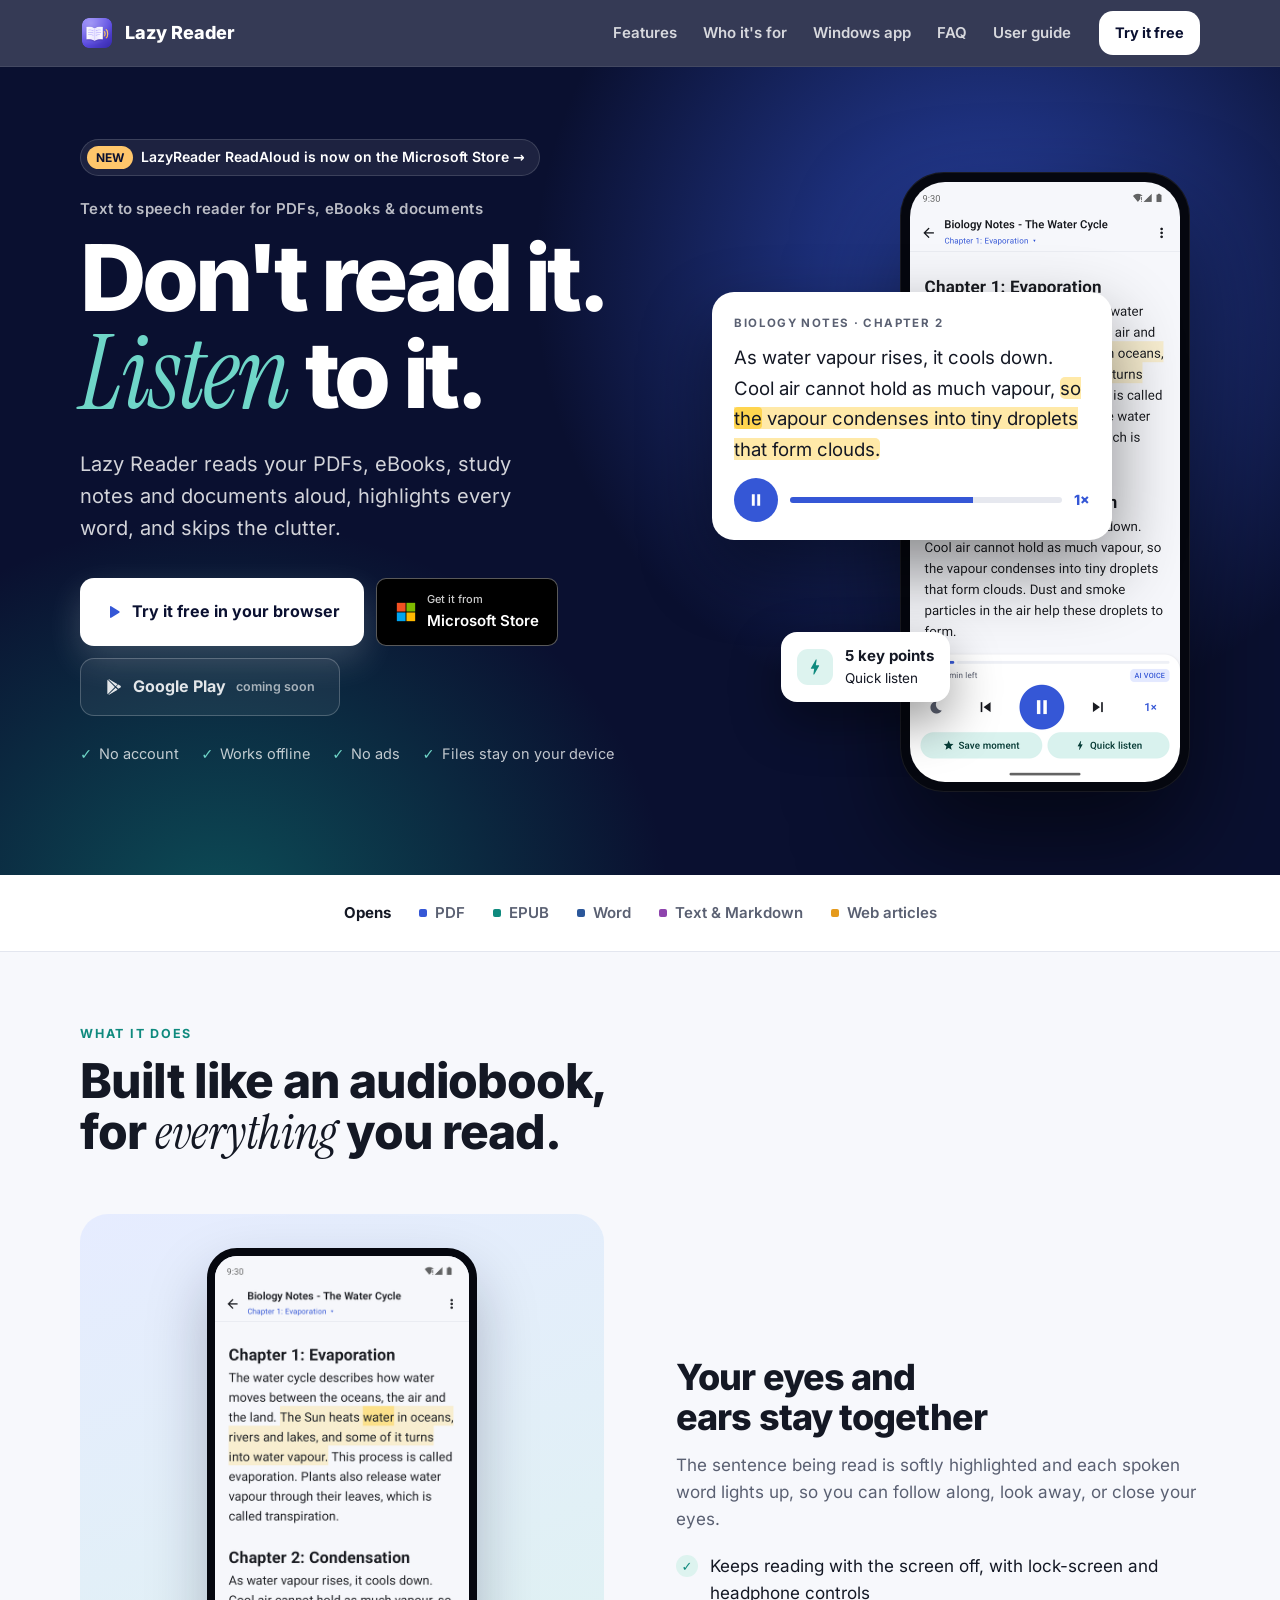
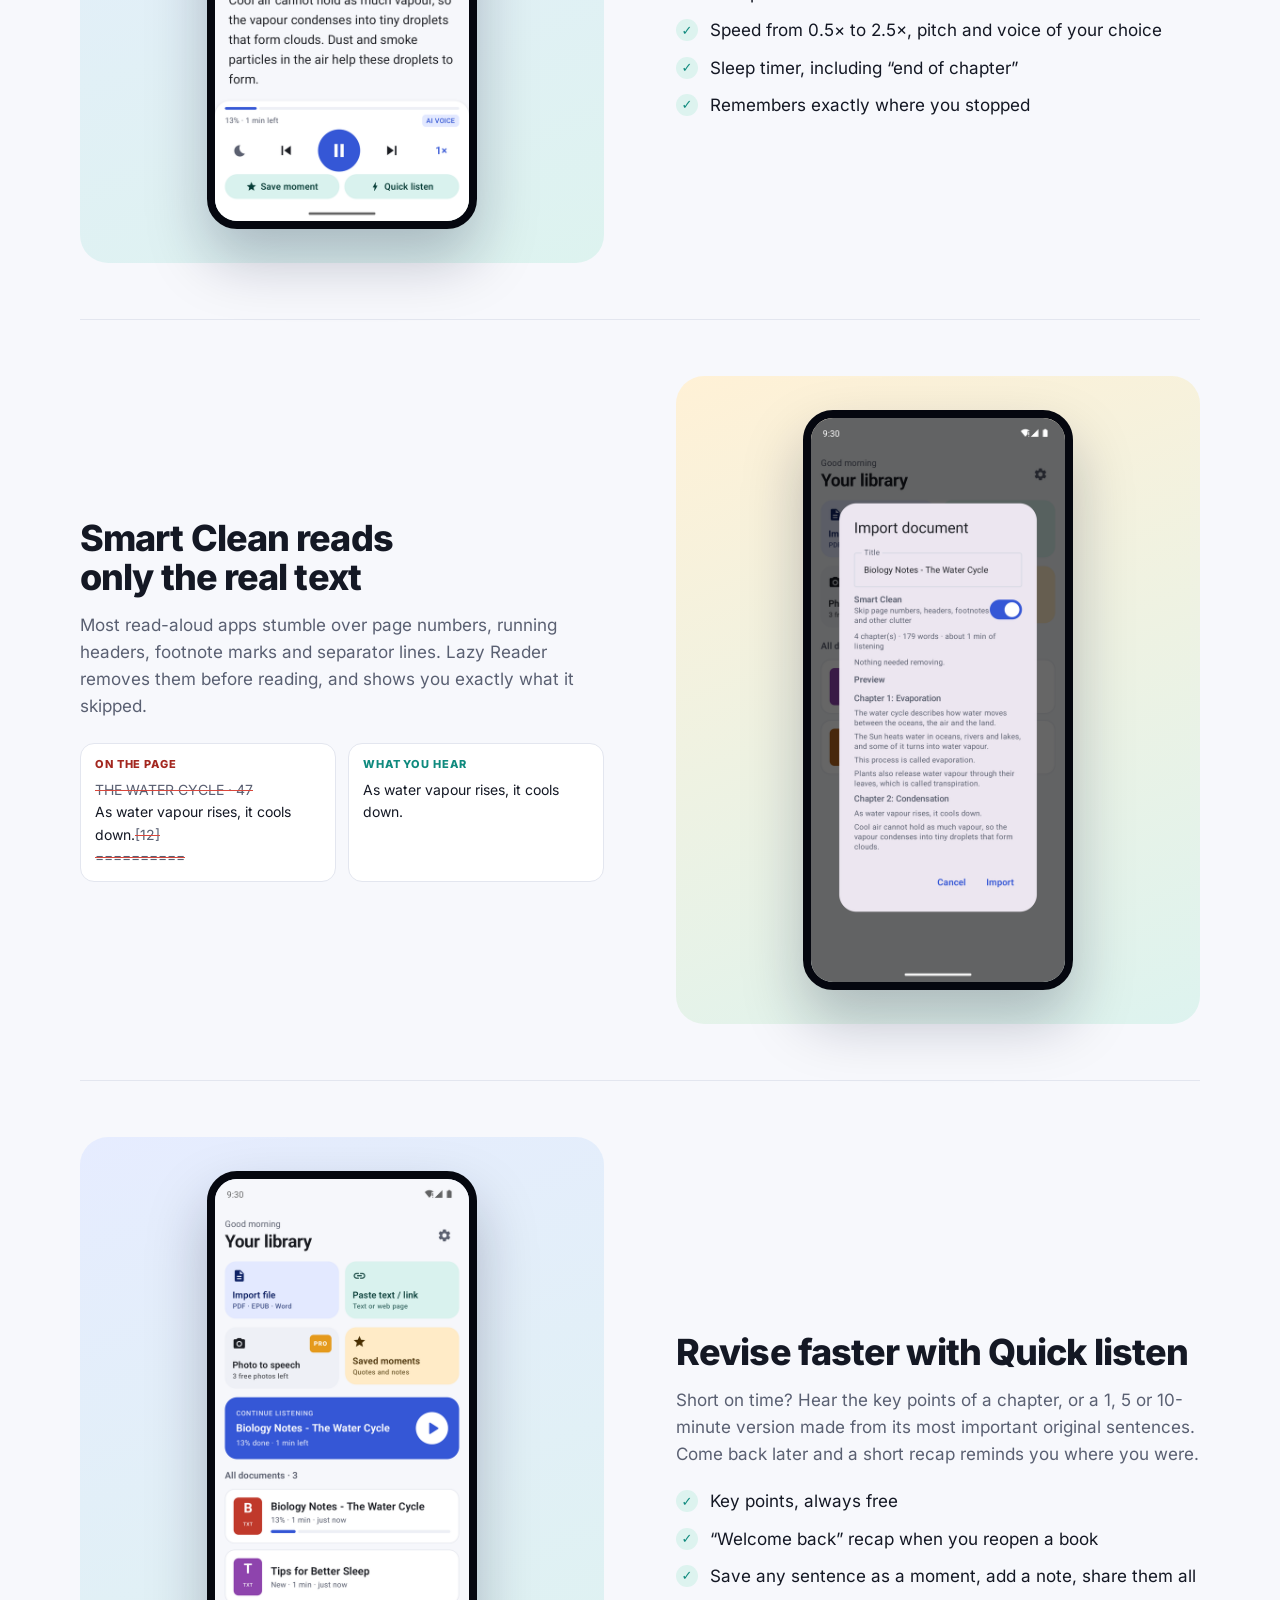
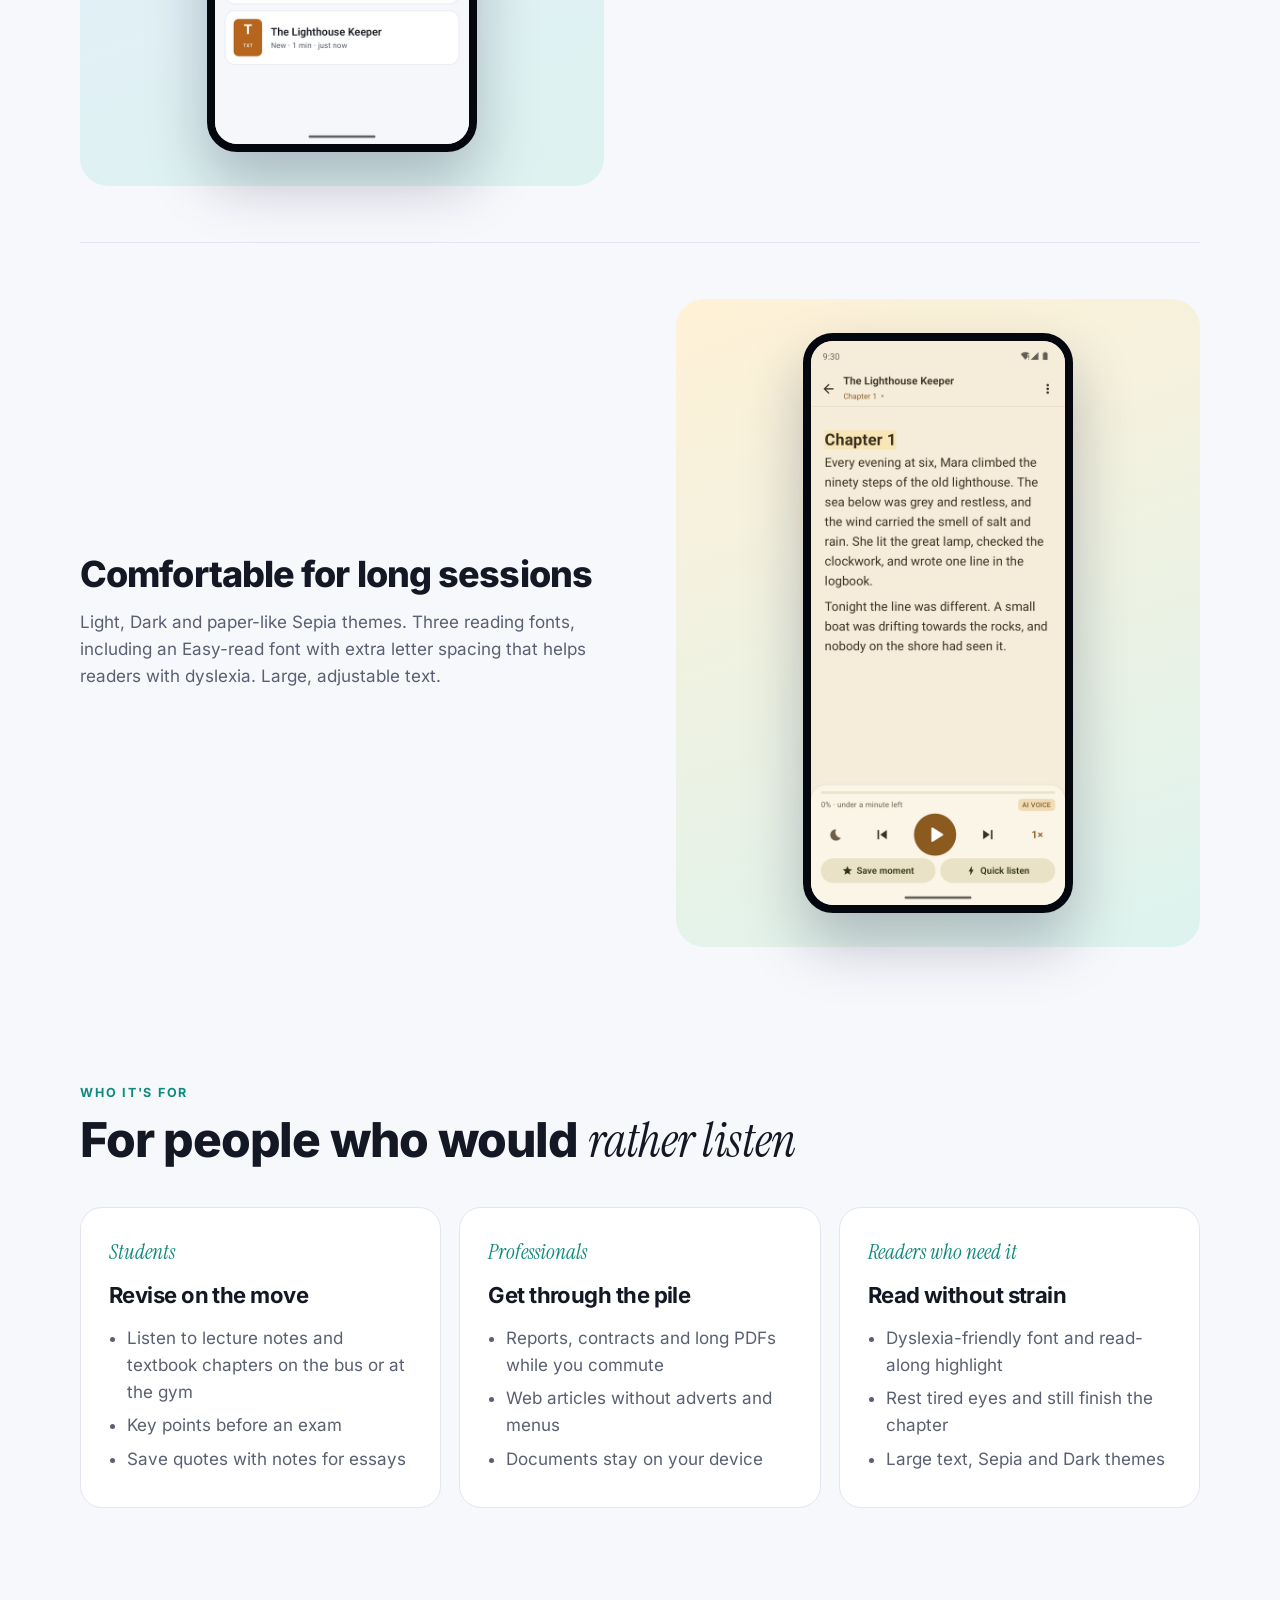
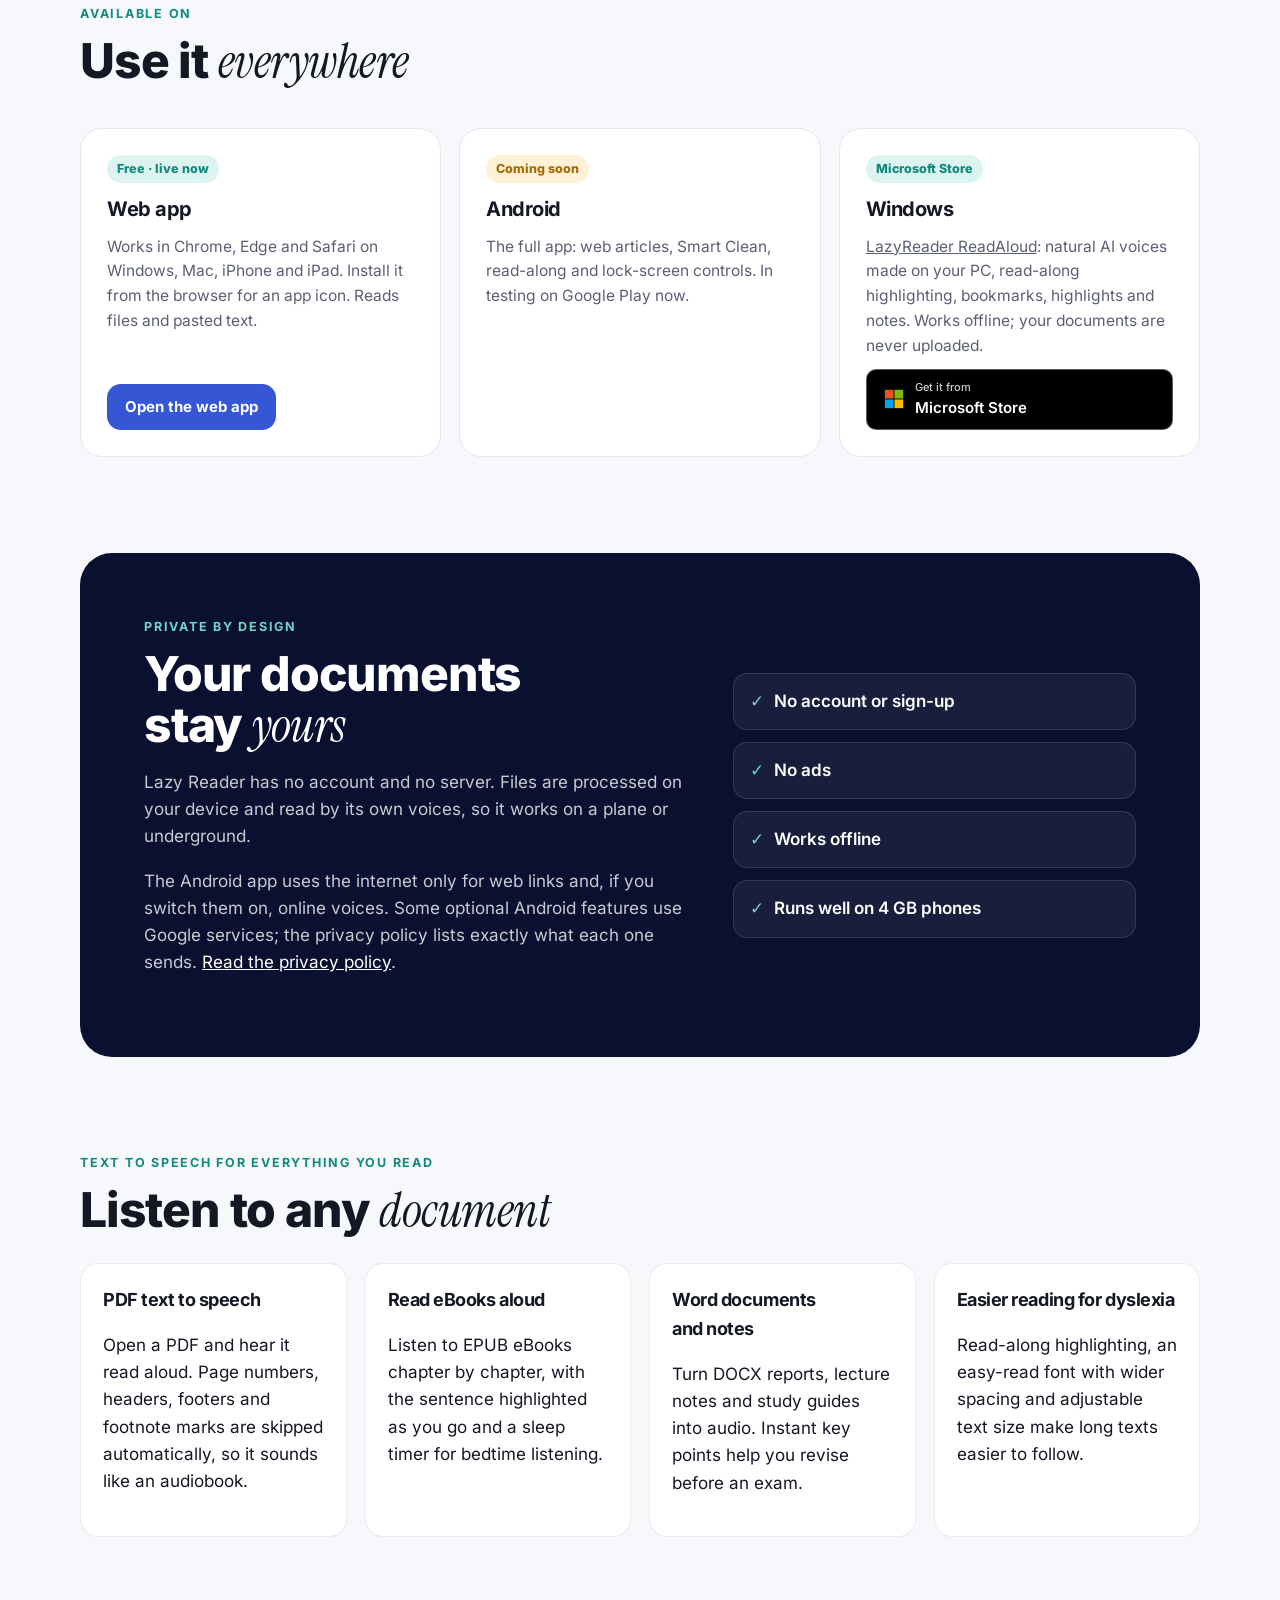
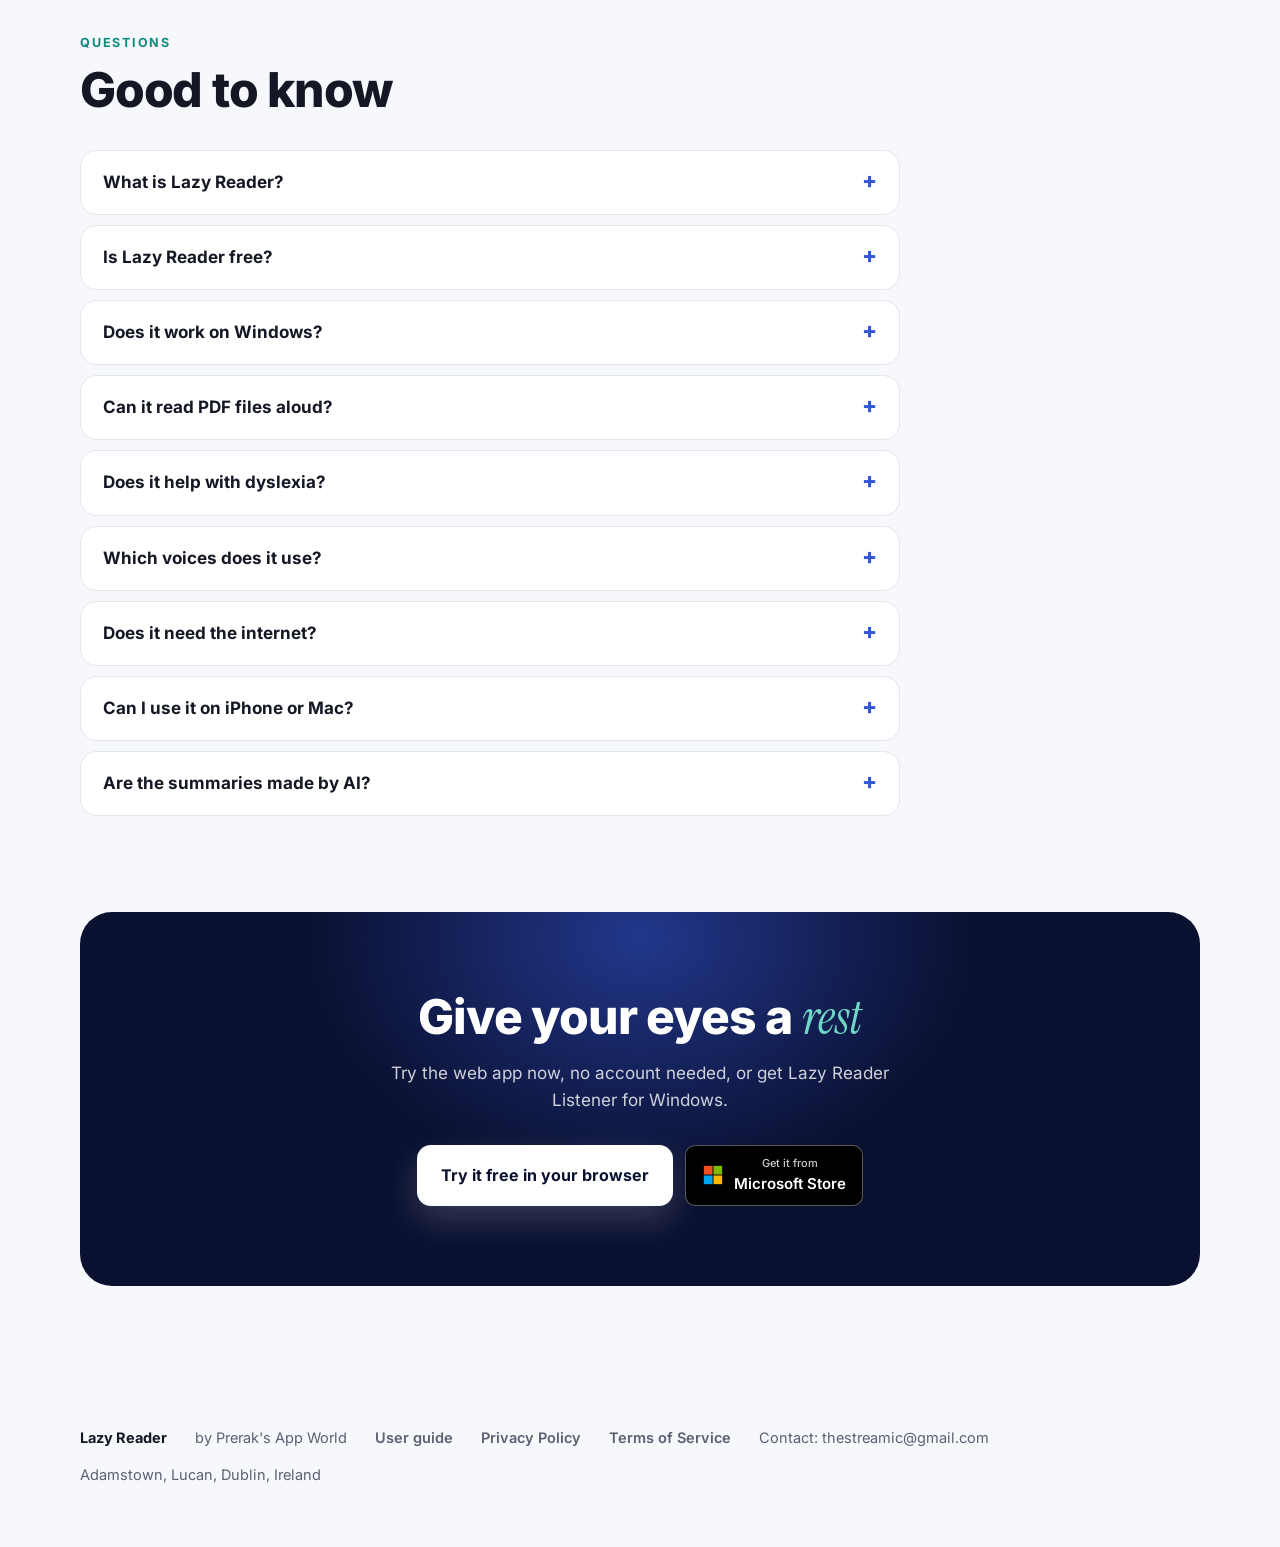
==== index.html @ 55bc68aa "Website: Microsoft Store launch banner, new brand icon, Windows landing page (windows.html) with Sof" ====
<!doctype html>
<html lang="en"><head><meta charset="utf-8"><meta name="viewport" content="width=device-width,initial-scale=1,viewport-fit=cover">
<meta name="claude:viewport-fit-sides" content="cover">
<title>Text to Speech Reader for PDF &amp; eBooks – Lazy Reader (Windows, Web)</title>
<meta name="description" content="Listen to PDFs, eBooks and Word documents read aloud in natural AI voices. Read-along highlighting, bookmarks, highlights and notes. Offline and private. Get LazyReader ReadAloud free on the Microsoft Store or try it in your browser.">
<link rel="canonical" href="https://lazyreader.thestreamic.in/">
<meta name="robots" content="index,follow,max-image-preview:large">
<meta name="theme-color" content="#0E1220">
<meta property="og:type" content="website">
<meta property="og:site_name" content="Lazy Reader">
<meta property="og:title" content="Lazy Reader – Text to speech reader for PDFs and eBooks">
<meta property="og:description" content="Turn PDFs, eBooks and documents into audiobooks with read-along highlighting. Private, offline, free to try.">
<meta property="og:url" content="https://lazyreader.thestreamic.in/">
<meta property="og:image" content="https://lazyreader.thestreamic.in/assets/feature-graphic.png">
<meta name="twitter:card" content="summary_large_image">
<meta name="twitter:title" content="Lazy Reader – Text to speech reader for PDFs and eBooks">
<meta name="twitter:description" content="Listen to PDFs, eBooks and documents read aloud with read-along highlighting. Private and offline.">
<meta name="twitter:image" content="https://lazyreader.thestreamic.in/assets/feature-graphic.png">
<script type="application/ld+json">{"@context": "https://schema.org", "@graph": [{"@type": "SoftwareApplication", "name": "Lazy Reader", "alternateName": ["LazyReader ReadAloud", "Lazy Reader Listener"], "applicationCategory": "UtilitiesApplication", "applicationSubCategory": "Text to speech reader", "operatingSystem": "Windows 10, Windows 11, Android, Web browser", "description": "Text to speech reader that reads PDFs, eBooks, Word documents and web articles aloud with read-along highlighting. Private and offline.", "url": "https://lazyreader.thestreamic.in/", "downloadUrl": "https://apps.microsoft.com/detail/9P0QN9WHNW99", "installUrl": "https://apps.microsoft.com/detail/9P0QN9WHNW99", "screenshot": "https://lazyreader.thestreamic.in/assets/screen-reader.png", "featureList": ["Text to speech for PDF, EPUB, DOCX, TXT and web pages", "Read-along sentence highlighting", "Smart Clean skips page numbers, headers and footers", "Natural voices, offline", "Instant key points and summaries", "Sleep timer and saved moments", "Bookmarks, 4-colour highlights and notes", "Notebook search across books", "Works offline on Windows 10 and 11"], "offers": {"@type": "Offer", "price": "0", "priceCurrency": "EUR", "description": "Free to download and try"}, "publisher": {"@type": "Organization", "name": "Prerak's App World", "email": "thestreamic@gmail.com"}, "image": "https://lazyreader.thestreamic.in/assets/app-icon.png", "sameAs": ["https://apps.microsoft.com/detail/9P0QN9WHNW99"]}, {"@type": "WebSite", "name": "Lazy Reader", "url": "https://lazyreader.thestreamic.in/"}, {"@type": "FAQPage", "mainEntity": [{"@type": "Question", "name": "What is Lazy Reader?", "acceptedAnswer": {"@type": "Answer", "text": "Lazy Reader is a text to speech reader. It reads PDFs, eBooks (EPUB), Word documents, notes and web articles aloud in natural voices and highlights the sentence you are hearing, like an audiobook for anything you read."}}, {"@type": "Question", "name": "Is Lazy Reader free?", "acceptedAnswer": {"@type": "Answer", "text": "Lazy Reader is free to download and try. While we launch, all features are free for a limited time. Some advanced features will later become part of an optional Pro upgrade; reading your documents aloud stays free."}}, {"@type": "Question", "name": "Does it work on Windows?", "acceptedAnswer": {"@type": "Answer", "text": "Yes. Lazy Reader Listener for Windows is on the Microsoft Store. It uses natural AI voices generated on your PC, so it works offline and your documents are never uploaded."}}, {"@type": "Question", "name": "Can it read PDF files aloud?", "acceptedAnswer": {"@type": "Answer", "text": "Yes. Open a PDF and press Play. Smart Clean skips page numbers, headers, footers and footnote marks so you only hear the real text. Scanned PDFs (pictures of pages) are not supported yet."}}, {"@type": "Question", "name": "Does it help with dyslexia?", "acceptedAnswer": {"@type": "Answer", "text": "Many readers with dyslexia or tired eyes find listening with read-along highlighting easier. Lazy Reader also has an easy-read font with wider spacing and adjustable text size."}}]}]}</script>
<link rel="icon" href="assets/favicon-48.png" sizes="48x48">
<link rel="apple-touch-icon" href="assets/apple-touch-icon.png">
<style>/* fonts are self-hosted: no requests to Google Fonts */
@font-face{font-family:'Inter';font-style:normal;font-display:swap;font-weight:400;src:url(assets/fonts/inter-latin-400-normal.woff2) format('woff2');unicode-range:U+0000-00FF, U+0131, U+0152-0153, U+02BB-02BC, U+02C6, U+02DA, U+02DC, U+0304, U+0308, U+0329, U+2000-206F, U+20AC, U+2122, U+2191, U+2193, U+2212, U+2215, U+FEFF, U+FFFD}
@font-face{font-family:'Inter';font-style:normal;font-display:swap;font-weight:400;src:url(assets/fonts/inter-latin-ext-400-normal.woff2) format('woff2');unicode-range:U+0100-02BA, U+02BD-02C5, U+02C7-02CC, U+02CE-02D7, U+02DD-02FF, U+0304, U+0308, U+0329, U+1D00-1DBF, U+1E00-1E9F, U+1EF2-1EFF, U+2020, U+20A0-20AB, U+20AD-20C0, U+2113, U+2C60-2C7F, U+A720-A7FF}
@font-face{font-family:'Inter';font-style:normal;font-display:swap;font-weight:500;src:url(assets/fonts/inter-latin-500-normal.woff2) format('woff2');unicode-range:U+0000-00FF, U+0131, U+0152-0153, U+02BB-02BC, U+02C6, U+02DA, U+02DC, U+0304, U+0308, U+0329, U+2000-206F, U+20AC, U+2122, U+2191, U+2193, U+2212, U+2215, U+FEFF, U+FFFD}
@font-face{font-family:'Inter';font-style:normal;font-display:swap;font-weight:500;src:url(assets/fonts/inter-latin-ext-500-normal.woff2) format('woff2');unicode-range:U+0100-02BA, U+02BD-02C5, U+02C7-02CC, U+02CE-02D7, U+02DD-02FF, U+0304, U+0308, U+0329, U+1D00-1DBF, U+1E00-1E9F, U+1EF2-1EFF, U+2020, U+20A0-20AB, U+20AD-20C0, U+2113, U+2C60-2C7F, U+A720-A7FF}
@font-face{font-family:'Inter';font-style:normal;font-display:swap;font-weight:600;src:url(assets/fonts/inter-latin-600-normal.woff2) format('woff2');unicode-range:U+0000-00FF, U+0131, U+0152-0153, U+02BB-02BC, U+02C6, U+02DA, U+02DC, U+0304, U+0308, U+0329, U+2000-206F, U+20AC, U+2122, U+2191, U+2193, U+2212, U+2215, U+FEFF, U+FFFD}
@font-face{font-family:'Inter';font-style:normal;font-display:swap;font-weight:600;src:url(assets/fonts/inter-latin-ext-600-normal.woff2) format('woff2');unicode-range:U+0100-02BA, U+02BD-02C5, U+02C7-02CC, U+02CE-02D7, U+02DD-02FF, U+0304, U+0308, U+0329, U+1D00-1DBF, U+1E00-1E9F, U+1EF2-1EFF, U+2020, U+20A0-20AB, U+20AD-20C0, U+2113, U+2C60-2C7F, U+A720-A7FF}
@font-face{font-family:'Inter';font-style:normal;font-display:swap;font-weight:700;src:url(assets/fonts/inter-latin-700-normal.woff2) format('woff2');unicode-range:U+0000-00FF, U+0131, U+0152-0153, U+02BB-02BC, U+02C6, U+02DA, U+02DC, U+0304, U+0308, U+0329, U+2000-206F, U+20AC, U+2122, U+2191, U+2193, U+2212, U+2215, U+FEFF, U+FFFD}
@font-face{font-family:'Inter';font-style:normal;font-display:swap;font-weight:700;src:url(assets/fonts/inter-latin-ext-700-normal.woff2) format('woff2');unicode-range:U+0100-02BA, U+02BD-02C5, U+02C7-02CC, U+02CE-02D7, U+02DD-02FF, U+0304, U+0308, U+0329, U+1D00-1DBF, U+1E00-1E9F, U+1EF2-1EFF, U+2020, U+20A0-20AB, U+20AD-20C0, U+2113, U+2C60-2C7F, U+A720-A7FF}
@font-face{font-family:'Inter';font-style:normal;font-display:swap;font-weight:800;src:url(assets/fonts/inter-latin-800-normal.woff2) format('woff2');unicode-range:U+0000-00FF, U+0131, U+0152-0153, U+02BB-02BC, U+02C6, U+02DA, U+02DC, U+0304, U+0308, U+0329, U+2000-206F, U+20AC, U+2122, U+2191, U+2193, U+2212, U+2215, U+FEFF, U+FFFD}
@font-face{font-family:'Inter';font-style:normal;font-display:swap;font-weight:800;src:url(assets/fonts/inter-latin-ext-800-normal.woff2) format('woff2');unicode-range:U+0100-02BA, U+02BD-02C5, U+02C7-02CC, U+02CE-02D7, U+02DD-02FF, U+0304, U+0308, U+0329, U+1D00-1DBF, U+1E00-1E9F, U+1EF2-1EFF, U+2020, U+20A0-20AB, U+20AD-20C0, U+2113, U+2C60-2C7F, U+A720-A7FF}
@font-face{font-family:'Instrument Serif';font-style:normal;font-display:swap;font-weight:400;src:url(assets/fonts/instrument-serif-latin-400-normal.woff2) format('woff2');unicode-range:U+0000-00FF, U+0131, U+0152-0153, U+02BB-02BC, U+02C6, U+02DA, U+02DC, U+0304, U+0308, U+0329, U+2000-206F, U+20AC, U+2122, U+2191, U+2193, U+2212, U+2215, U+FEFF, U+FFFD}
@font-face{font-family:'Instrument Serif';font-style:normal;font-display:swap;font-weight:400;src:url(assets/fonts/instrument-serif-latin-ext-400-normal.woff2) format('woff2');unicode-range:U+0100-02BA, U+02BD-02C5, U+02C7-02CC, U+02CE-02D7, U+02DD-02FF, U+0304, U+0308, U+0329, U+1D00-1DBF, U+1E00-1E9F, U+1EF2-1EFF, U+2020, U+20A0-20AB, U+20AD-20C0, U+2113, U+2C60-2C7F, U+A720-A7FF}
@font-face{font-family:'Instrument Serif';font-style:italic;font-display:swap;font-weight:400;src:url(assets/fonts/instrument-serif-latin-400-italic.woff2) format('woff2');unicode-range:U+0000-00FF, U+0131, U+0152-0153, U+02BB-02BC, U+02C6, U+02DA, U+02DC, U+0304, U+0308, U+0329, U+2000-206F, U+20AC, U+2122, U+2191, U+2193, U+2212, U+2215, U+FEFF, U+FFFD}
@font-face{font-family:'Instrument Serif';font-style:italic;font-display:swap;font-weight:400;src:url(assets/fonts/instrument-serif-latin-ext-400-italic.woff2) format('woff2');unicode-range:U+0100-02BA, U+02BD-02C5, U+02C7-02CC, U+02CE-02D7, U+02DD-02FF, U+0304, U+0308, U+0329, U+1D00-1DBF, U+1E00-1E9F, U+1EF2-1EFF, U+2020, U+20A0-20AB, U+20AD-20C0, U+2113, U+2C60-2C7F, U+A720-A7FF}
</style>
<style>
/* Layout: ink-dark hero with a live read-along demo; calm light body of alternating screenshot/feature rows; two price cards; platforms; FAQ */
:root{
  --ink:#0A1030; --paper:#F7F8FC; --surface:#FFFFFF; --fg:#141824; --muted:#5A6072; --line:#E3E6EF;
  --blue:#3557D6; --teal:#0F8A7E; --teal-2:#6FD6C8; --sun:#FFC66B; --hl:#FFE9A8; --word:#FFD54F;
  --blue-soft:#E6ECFF; --teal-soft:#DDF3EF; --sun-soft:#FFF1D6;
  --sans:'Inter',system-ui,-apple-system,'Segoe UI',Roboto,sans-serif;
  --serif:'Instrument Serif',Georgia,'Times New Roman',serif;
  --r:22px;
}
@media (prefers-color-scheme: dark){:root:not([data-theme="light"]){
  --paper:#0D1018; --surface:#161A24; --fg:#E9EBF2; --muted:#A4AABB; --line:#262B38;
  --blue:#9DB1FF; --teal:#6FD6C8; --blue-soft:#1D2856; --teal-soft:#12352F; --sun-soft:#3A2D10; color-scheme:dark}}
:root[data-theme="dark"]{
  --paper:#0D1018; --surface:#161A24; --fg:#E9EBF2; --muted:#A4AABB; --line:#262B38;
  --blue:#9DB1FF; --teal:#6FD6C8; --blue-soft:#1D2856; --teal-soft:#12352F; --sun-soft:#3A2D10; color-scheme:dark}
*{box-sizing:border-box}
html{scroll-behavior:smooth}
@media (prefers-reduced-motion: reduce){html{scroll-behavior:auto}*{animation:none!important;transition:none!important}}
body{margin:0;background:var(--paper);color:var(--fg);font-family:var(--sans);font-size:17px;line-height:1.6;-webkit-font-smoothing:antialiased}
a{color:inherit}
img{max-width:100%;display:block}
.in{max-width:1160px;margin:0 auto;padding-left:max(20px,env(safe-area-inset-left,0px));padding-right:max(20px,env(safe-area-inset-right,0px))}
h1,h2,h3{margin:0;letter-spacing:-.025em;text-wrap:balance}
h2{font-size:clamp(30px,4.2vw,48px);line-height:1.06;font-weight:800}
.serif{font-family:var(--serif);font-weight:400;font-style:italic;letter-spacing:-.01em}
.eyebrow{font-size:12.5px;font-weight:700;letter-spacing:.14em;text-transform:uppercase;color:var(--teal);margin-bottom:12px}
section{padding-block:96px}
.btn{display:inline-flex;align-items:center;justify-content:center;gap:10px;padding:15px 24px;border-radius:14px;font-weight:700;text-decoration:none;font-size:16px;border:0;cursor:pointer;transition:transform .15s,box-shadow .15s}
.btn:hover{transform:translateY(-1px)}
.btn:focus-visible{outline:3px solid var(--sun);outline-offset:3px}
.btn svg{width:18px;height:18px;flex:none}

/* nav */
body::before{content:"";position:fixed;inset:0 0 auto;height:env(safe-area-inset-top,0px);background:var(--ink);z-index:21}
.nav{position:sticky;top:env(safe-area-inset-top,0px);z-index:20;background:rgba(10,16,48,.82);backdrop-filter:saturate(1.4) blur(14px);-webkit-backdrop-filter:saturate(1.4) blur(14px);border-bottom:1px solid rgba(255,255,255,.08);color:#fff}
.nav .in{display:flex;align-items:center;gap:28px;height:66px}
.brand{display:flex;align-items:center;gap:11px;font-weight:800;font-size:18px;text-decoration:none}
.brand img{width:34px;height:34px;border-radius:9px}
.nav .links{display:flex;gap:26px;margin-left:auto;font-size:15px;font-weight:600}
.nav .links a{text-decoration:none;opacity:.8}
.nav .links a:hover{opacity:1}
.nav .cta{padding:10px 16px;font-size:14.5px;background:#fff;color:var(--ink)}
@media (max-width:820px){.nav .links{display:none}.nav .cta{margin-left:auto}}

/* hero */
.hero{background:var(--ink);color:#fff;position:relative;overflow:hidden;padding-block:72px 110px}
.hero::before{content:"";position:absolute;right:-12%;top:-30%;width:900px;height:900px;background:radial-gradient(closest-side,rgba(53,87,214,.7),transparent)}
.hero::after{content:"";position:absolute;left:-18%;bottom:-55%;width:900px;height:800px;background:radial-gradient(closest-side,rgba(15,138,126,.5),transparent)}
.hero .in{position:relative;z-index:1;display:grid;grid-template-columns:1.08fr .92fr;gap:60px;align-items:center}
@media (max-width:940px){.hero .in{grid-template-columns:1fr;gap:56px}}
.pill{display:inline-flex;align-items:center;gap:8px;padding:6px 14px 6px 6px;border-radius:999px;background:rgba(255,255,255,.08);border:1px solid rgba(255,255,255,.14);font-size:14px;font-weight:600}
.pill b{background:var(--sun);color:var(--ink);border-radius:999px;padding:2px 9px;font-size:12px}
.hero h1{font-size:clamp(46px,7.4vw,92px);line-height:.98;font-weight:800;letter-spacing:-.045em;margin-top:22px}
.hero h1 .kicker{display:block;font-size:15px;font-weight:600;letter-spacing:.02em;line-height:1.4;color:rgba(255,255,255,.72);margin-bottom:14px;text-transform:none}
.store-badge{display:inline-flex;align-items:center;gap:10px;background:#000;color:#fff;border:1px solid rgba(255,255,255,.35);border-radius:10px;padding:9px 16px;font-weight:600;text-decoration:none;font-size:15px}
.store-badge small{display:block;font-size:11px;font-weight:500;opacity:.8}
.seo-grid{display:grid;grid-template-columns:repeat(auto-fit,minmax(240px,1fr));gap:18px;margin-top:26px}
.seo-grid article{background:#fff;border:1px solid rgba(14,18,32,.08);border-radius:18px;padding:22px}
.seo-grid h3{font-size:18px;margin-bottom:8px}
.hero h1 .serif{font-size:1.12em;color:var(--teal-2);letter-spacing:-.02em}
.hero .sub{font-size:20px;color:rgba(255,255,255,.82);margin:24px 0 34px;max-width:36ch}
.ctas{display:flex;flex-wrap:wrap;gap:12px}
.btn-main{background:#fff;color:var(--ink);box-shadow:0 14px 34px rgba(255,255,255,.18)}
.btn-main:hover{box-shadow:0 18px 40px rgba(255,255,255,.26)}
.btn-ghost{background:rgba(255,255,255,.06);color:rgba(255,255,255,.88);border:1px solid rgba(255,255,255,.22)}
.btn-ghost small{font-weight:600;opacity:.7;font-size:12.5px}
.trust{display:flex;flex-wrap:wrap;gap:8px 22px;margin-top:26px;font-size:14.5px;color:rgba(255,255,255,.75)}
.trust span::before{content:"✓";color:var(--teal-2);font-weight:900;margin-right:7px}
.stage{position:relative;min-height:560px}
.phone{position:absolute;right:10px;top:0;width:290px;padding:10px;border-radius:44px;background:#05070F;box-shadow:0 50px 100px rgba(0,0,0,.55),0 0 0 1px rgba(255,255,255,.08) inset}
.phone img{border-radius:35px}
.demo{position:absolute;left:0;top:120px;width:min(400px,88%);background:#fff;color:#141824;border-radius:22px;padding:22px 22px 18px;box-shadow:0 30px 70px rgba(0,0,0,.45);z-index:2}
.demo .lbl{font-size:11.5px;font-weight:700;letter-spacing:.12em;color:#5A6072}
.demo .txt{font-size:18.5px;line-height:1.65;margin:10px 0 14px}
.demo .s{border-radius:5px;transition:background .25s}.demo .s.on{background:var(--hl)}
.demo .w{border-radius:4px;transition:background .12s}.demo .w.on{background:var(--word)}
.demo .bar{display:flex;align-items:center;gap:12px}
.demo .pp{width:44px;height:44px;border-radius:50%;background:#3557D6;border:0;display:flex;align-items:center;justify-content:center;cursor:pointer}
.demo .track{flex:1;height:6px;border-radius:3px;background:#E6E8EF;overflow:hidden}.demo .track i{display:block;height:100%;width:0;background:#3557D6;transition:width .3s}
.demo .spd{font-weight:800;color:#3557D6;font-size:14px}
.float{position:absolute;right:250px;bottom:30px;z-index:3;background:#fff;color:#141824;border-radius:16px;padding:12px 16px;display:flex;gap:12px;align-items:center;box-shadow:0 20px 50px rgba(0,0,0,.4);font-size:13.5px}
.float b{display:block;font-size:15px}
.float .ic{width:36px;height:36px;border-radius:11px;background:#DDF3EF;display:flex;align-items:center;justify-content:center}
@media (max-width:940px){.stage{min-height:auto;display:flex;flex-direction:column;gap:20px}.phone{position:relative;right:auto;margin:0 auto;width:250px}.demo{position:relative;top:auto;width:100%}.float{display:none}}

/* formats */
.formats{background:var(--surface);border-bottom:1px solid var(--line);padding-block:26px}
.formats .in{display:flex;flex-wrap:wrap;align-items:center;gap:12px 28px;justify-content:center;color:var(--muted);font-weight:600;font-size:15px}
.formats .in b{color:var(--fg);font-weight:700}
.formats .tag{display:inline-flex;align-items:center;gap:8px}
.formats .tag i{width:8px;height:8px;border-radius:2px;background:var(--blue);display:inline-block}

/* feature rows */
.row{display:grid;grid-template-columns:1fr 1fr;gap:72px;align-items:center;padding-block:56px}
.row + .row{border-top:1px solid var(--line)}
.row.flip .shot{order:2}
@media (max-width:880px){.row{grid-template-columns:1fr;gap:36px}.row.flip .shot{order:0}}
.shot{display:flex;justify-content:center;padding:34px 0;border-radius:28px;background:linear-gradient(160deg,var(--blue-soft),var(--teal-soft))}
.shot.sun{background:linear-gradient(160deg,var(--sun-soft),var(--teal-soft))}
.shot img{width:min(270px,70%);border-radius:30px;border:8px solid #05070F;box-shadow:0 30px 60px rgba(10,16,48,.25)}
.row h3{font-size:clamp(26px,3vw,36px);line-height:1.1;font-weight:800}
.row p{color:var(--muted);margin:14px 0 0}
.checks{list-style:none;padding:0;margin:20px 0 0;display:grid;gap:10px}
.checks li{display:flex;gap:12px;align-items:flex-start}
.checks li::before{content:"✓";flex:none;width:22px;height:22px;margin-top:2px;border-radius:50%;background:var(--teal-soft);color:var(--teal);font-weight:900;font-size:13px;display:flex;align-items:center;justify-content:center}
.ba{display:grid;grid-template-columns:1fr 1fr;gap:12px;margin-top:22px;font-size:14px}
@media (max-width:480px){.ba{grid-template-columns:1fr}}
.ba div{background:var(--surface);border:1px solid var(--line);border-radius:14px;padding:12px 14px;min-width:0;overflow-wrap:anywhere}
.ba small{display:block;font-weight:800;letter-spacing:.08em;font-size:11px;margin-bottom:6px}
.junk{text-decoration:line-through;text-decoration-color:#D9473C;color:var(--muted)}

/* audience */
.aud{display:grid;grid-template-columns:repeat(3,minmax(0,1fr));gap:18px;margin-top:40px}
@media (max-width:900px){.aud{grid-template-columns:1fr}}
.aud article{background:var(--surface);border:1px solid var(--line);border-radius:var(--r);padding:28px;min-width:0}
.aud h3{font-size:22px;margin-bottom:6px}
.aud .who{font-family:var(--serif);font-style:italic;font-size:21px;color:var(--teal);margin-bottom:8px}
.aud ul{margin:12px 0 0;padding-left:18px;color:var(--muted)}
.aud li{margin:6px 0}

/* pricing */

/* platforms */
.plat{display:grid;grid-template-columns:repeat(3,minmax(0,1fr));gap:18px;margin-top:40px}
@media (max-width:900px){.plat{grid-template-columns:1fr}}
.plat article{background:var(--surface);border:1px solid var(--line);border-radius:var(--r);padding:26px;display:flex;flex-direction:column;gap:10px;min-width:0}
.plat h3{font-size:20px}
.plat p{margin:0;color:var(--muted);font-size:15.5px;flex:1}
.status{align-self:flex-start;font-size:12.5px;font-weight:800;padding:4px 10px;border-radius:999px}
.status.live{background:var(--teal-soft);color:var(--teal)}
.status.soon{background:var(--sun-soft);color:#A66A06}
.plat .btn{align-self:flex-start;padding:11px 18px;font-size:15px;background:#3557D6;color:#fff}

/* privacy */
.priv{background:var(--ink);color:#fff;border-radius:32px;padding:clamp(28px,5vw,64px);display:grid;grid-template-columns:1.15fr .85fr;gap:44px;align-items:center}
@media (max-width:860px){.priv{grid-template-columns:1fr}}
.priv p{color:rgba(255,255,255,.78)}
.priv .list{display:grid;gap:12px}
.priv .list div{background:rgba(255,255,255,.06);border:1px solid rgba(255,255,255,.12);border-radius:14px;padding:14px 16px;font-weight:600}
.priv .list div::before{content:"✓";color:var(--teal-2);font-weight:900;margin-right:10px}

/* faq */
.faq{margin-top:34px;display:grid;gap:10px;max-width:820px}
details{background:var(--surface);border:1px solid var(--line);border-radius:16px;padding:18px 22px}
summary{font-weight:700;cursor:pointer;list-style:none;display:flex;justify-content:space-between;gap:16px}
summary::-webkit-details-marker{display:none}
summary::after{content:"+";font-weight:800;color:var(--blue);font-size:22px;line-height:1}
details[open] summary::after{content:"–"}
details p{margin:10px 0 0;color:var(--muted)}

/* final */
.final{text-align:center;background:var(--ink);color:#fff;border-radius:32px;padding:80px 24px;position:relative;overflow:hidden}
.final::before{content:"";position:absolute;left:20%;right:20%;top:-60%;height:500px;background:radial-gradient(closest-side,rgba(53,87,214,.55),transparent)}
.final > *{position:relative}
.final h2 .serif{color:var(--teal-2)}
.final p{color:rgba(255,255,255,.8);margin:16px auto 30px;max-width:46ch}
.final .ctas{justify-content:center}
footer{padding-block:44px 60px;color:var(--muted);font-size:14.5px}
footer .in{display:flex;flex-wrap:wrap;gap:14px 28px;align-items:center}
footer a{text-decoration:none;font-weight:600}
footer a:hover{text-decoration:underline}
</style>
</head><body>

<nav class="nav" aria-label="Main">
  <div class="in">
    <a class="brand" href="#top"><img src="assets/app-icon.png" alt="Lazy Reader logo" width="28" height="28">Lazy Reader</a>
    <div class="links"><a href="#features">Features</a><a href="#who">Who it's for</a><a href="windows.html">Windows app</a><a href="#faq">FAQ</a><a href="app/help/">User guide</a></div>
    <a class="btn cta" href="app/">Try it free</a>
  </div>
</nav>

<header class="hero" id="top">
  <div class="in">
    <div>
      <a class="pill" href="windows.html" style="text-decoration:none;color:inherit"><b>NEW</b> LazyReader ReadAloud is now on the Microsoft Store →</a>
      <h1><span class="kicker">Text to speech reader for PDFs, eBooks &amp; documents</span>Don't read it.<br><span class="serif">Listen</span> to it.</h1>
      <p class="sub">Lazy Reader reads your PDFs, eBooks, study notes and documents aloud, highlights every word, and skips the clutter.</p>
      <div class="ctas">
        <a class="btn btn-main" href="app/"><svg viewBox="0 0 24 24"><path fill="#3557D6" d="M8 5.14v13.72c0 .79.87 1.27 1.54.84l10.78-6.86a1 1 0 0 0 0-1.69L9.54 4.3C8.87 3.87 8 4.35 8 5.14z"/></svg>Try it free in your browser</a>
        <a class="store-badge" style="padding:12px 18px" href="https://apps.microsoft.com/detail/9P0QN9WHNW99" rel="noopener"><svg width="22" height="22" viewBox="0 0 24 24" aria-hidden="true"><path fill="#F25022" d="M2 2h9.5v9.5H2z"/><path fill="#7FBA00" d="M12.5 2H22v9.5h-9.5z"/><path fill="#00A4EF" d="M2 12.5h9.5V22H2z"/><path fill="#FFB900" d="M12.5 12.5H22V22h-9.5z"/></svg><span><small>Get it from</small>Microsoft Store</span></a>
        <a class="btn btn-ghost" href="#platforms"><svg viewBox="0 0 24 24"><path fill="currentColor" d="M3.6 2.2c-.3.3-.5.8-.5 1.4v16.8c0 .6.2 1.1.5 1.4l9.5-9.8-9.5-9.8zm10.6 8.7 2.6-2.7L5.4 1.7c-.3-.2-.7-.2-1 0l9.8 9.2zm0 2.2-9.8 9.2c.3.2.7.2 1 0l11.4-6.5-2.6-2.7zm6.4-2.9-2.9-1.7-2.8 2.9 2.8 2.9 2.9-1.7c.8-.5.8-1.9 0-2.4z"/></svg>Google Play <small>coming soon</small></a>
      </div>
      <div class="trust"><span>No account</span><span>Works offline</span><span>No ads</span><span>Files stay on your device</span></div>
    </div>
    <div class="stage" aria-label="Lazy Reader preview">
      <div class="phone"><img src="assets/screen-reader.png" alt="Lazy Reader reading biology notes aloud with the sentence highlighted"></div>
      <div class="demo">
        <div class="lbl">BIOLOGY NOTES · CHAPTER 2</div>
        <p class="txt" id="demoText"></p>
        <div class="bar">
          <button class="pp" id="demoBtn" aria-label="Pause example"><svg id="demoIco" width="20" height="20" viewBox="0 0 24 24"><path fill="#fff" d="M7 5h3.5v14H7zM13.5 5H17v14h-3.5z"/></svg></button>
          <div class="track"><i id="demoBar"></i></div>
          <span class="spd">1×</span>
        </div>
      </div>
      <div class="float"><div class="ic"><svg width="20" height="20" viewBox="0 0 24 24"><path fill="#0F8A7E" d="M11 21h-1l1-7H7.5c-.88 0-.33-.75-.31-.78C8.48 10.94 10.42 7.54 13.01 3h1l-1 7h3.51c.4 0 .62.19.4.66C12.97 17.55 11 21 11 21z"/></svg></div><div><b>5 key points</b>Quick listen</div></div>
    </div>
  </div>
</header>

<div class="formats"><div class="in"><b>Opens</b>
  <span class="tag"><i></i>PDF</span><span class="tag"><i style="background:#0F8A7E"></i>EPUB</span><span class="tag"><i style="background:#2B579A"></i>Word</span>
  <span class="tag"><i style="background:#8E44AD"></i>Text &amp; Markdown</span><span class="tag"><i style="background:#E59A1C"></i>Web articles</span></div></div>

<section id="features" style="padding-block:72px 40px">
  <div class="in">
    <div class="eyebrow">What it does</div>
    <h2>Built like an audiobook,<br>for <span class="serif">everything</span> you read.</h2>

    <div class="row">
      <div class="shot"><img src="assets/screen-reader.png" alt="Reading screen with highlighted sentence" loading="lazy"></div>
      <div>
        <h3>Your eyes and ears stay together</h3>
        <p>The sentence being read is softly highlighted and each spoken word lights up, so you can follow along, look away, or close your eyes.</p>
        <ul class="checks">
          <li>Keeps reading with the screen off, with lock-screen and headphone controls</li>
          <li>Speed from 0.5× to 2.5×, pitch and voice of your choice</li>
          <li>Sleep timer, including “end of chapter”</li>
          <li>Remembers exactly where you stopped</li>
        </ul>
      </div>
    </div>

    <div class="row flip">
      <div class="shot sun"><img src="assets/screen-import.png" alt="Import preview showing Smart Clean" loading="lazy"></div>
      <div>
        <h3>Smart Clean reads only the real text</h3>
        <p>Most read-aloud apps stumble over page numbers, running headers, footnote marks and separator lines. Lazy Reader removes them before reading, and shows you exactly what it skipped.</p>
        <div class="ba">
          <div><small style="color:#A3271F">ON THE PAGE</small><span class="junk">THE WATER CYCLE · 47</span><br>As water vapour rises, it cools down.<span class="junk">[12]</span><br><span class="junk">==========</span></div>
          <div><small style="color:var(--teal)">WHAT YOU HEAR</small>As water vapour rises, it cools down.</div>
        </div>
      </div>
    </div>

    <div class="row">
      <div class="shot"><img src="assets/screen-library.png" alt="Library with Continue listening" loading="lazy"></div>
      <div>
        <h3>Revise faster with Quick listen</h3>
        <p>Short on time? Hear the key points of a chapter, or a 1, 5 or 10-minute version made from its most important original sentences. Come back later and a short recap reminds you where you were.</p>
        <ul class="checks">
          <li>Key points, always free</li>
          <li>“Welcome back” recap when you reopen a book</li>
          <li>Save any sentence as a moment, add a note, share them all</li>
        </ul>
      </div>
    </div>

    <div class="row flip">
      <div class="shot sun"><img src="assets/screen-sepia.png" alt="Sepia reading theme" loading="lazy"></div>
      <div>
        <h3>Comfortable for long sessions</h3>
        <p>Light, Dark and paper-like Sepia themes. Three reading fonts, including an Easy-read font with extra letter spacing that helps readers with dyslexia. Large, adjustable text.</p>
      </div>
    </div>

  </div>
</section>

<section id="who" style="padding-top:40px">
  <div class="in">
    <div class="eyebrow">Who it's for</div>
    <h2>For people who would <span class="serif">rather listen</span></h2>
    <div class="aud">
      <article><div class="who">Students</div><h3>Revise on the move</h3>
        <ul><li>Listen to lecture notes and textbook chapters on the bus or at the gym</li><li>Key points before an exam</li><li>Save quotes with notes for essays</li></ul></article>
      <article><div class="who">Professionals</div><h3>Get through the pile</h3>
        <ul><li>Reports, contracts and long PDFs while you commute</li><li>Web articles without adverts and menus</li><li>Documents stay on your device</li></ul></article>
      <article><div class="who">Readers who need it</div><h3>Read without strain</h3>
        <ul><li>Dyslexia-friendly font and read-along highlight</li><li>Rest tired eyes and still finish the chapter</li><li>Large text, Sepia and Dark themes</li></ul></article>
    </div>
  </div>
</section>

<section id="platforms" style="padding-top:0">
  <div class="in">
    <div class="eyebrow">Available on</div>
    <h2>Use it <span class="serif">everywhere</span></h2>
    <div class="plat">
      <article><span class="status live">Free · live now</span><h3>Web app</h3><p>Works in Chrome, Edge and Safari on Windows, Mac, iPhone and iPad. Install it from the browser for an app icon. Reads files and pasted text.</p><a class="btn" href="app/">Open the web app</a></article>
      <article><span class="status soon">Coming soon</span><h3>Android</h3><p>The full app: web articles, Smart Clean, read-along and lock-screen controls. In testing on Google Play now.</p></article>
      <article><span class="status live">Microsoft Store</span><h3>Windows</h3><p><a href="windows.html" style="color:inherit">LazyReader ReadAloud</a>: natural AI voices made on your PC, read-along highlighting, bookmarks, highlights and notes. Works offline; your documents are never uploaded.</p><a class="store-badge" href="https://apps.microsoft.com/detail/9P0QN9WHNW99" rel="noopener"><svg width="22" height="22" viewBox="0 0 24 24" aria-hidden="true"><path fill="#F25022" d="M2 2h9.5v9.5H2z"/><path fill="#7FBA00" d="M12.5 2H22v9.5h-9.5z"/><path fill="#00A4EF" d="M2 12.5h9.5V22H2z"/><path fill="#FFB900" d="M12.5 12.5H22V22h-9.5z"/></svg><span><small>Get it from</small>Microsoft Store</span></a></article>
    </div>
  </div>
</section>

<section style="padding-top:0">
  <div class="in">
    <div class="priv">
      <div>
        <div class="eyebrow" style="color:var(--teal-2)">Private by design</div>
        <h2 style="color:#fff">Your documents stay <span class="serif">yours</span></h2>
        <p>Lazy Reader has no account and no server. Files are processed on your device and read by its own voices, so it works on a plane or underground.</p>
        <p>The Android app uses the internet only for web links and, if you switch them on, online voices. Some optional Android features use Google services; the privacy policy lists exactly what each one sends. <a href="privacy.html" style="color:#fff">Read the privacy policy</a>.</p>
      </div>
      <div class="list"><div>No account or sign-up</div><div>No ads</div><div>Works offline</div><div>Runs well on 4 GB phones</div></div>
    </div>
  </div>
</section>

<section id="uses" style="padding-top:0">
  <div class="in">
    <div class="eyebrow">Text to speech for everything you read</div>
    <h2>Listen to any <span class="serif">document</span></h2>
    <div class="seo-grid">
      <article><h3>PDF text to speech</h3><p>Open a PDF and hear it read aloud. Page numbers, headers, footers and footnote marks are skipped automatically, so it sounds like an audiobook.</p></article>
      <article><h3>Read eBooks aloud</h3><p>Listen to EPUB eBooks chapter by chapter, with the sentence highlighted as you go and a sleep timer for bedtime listening.</p></article>
      <article><h3>Word documents and notes</h3><p>Turn DOCX reports, lecture notes and study guides into audio. Instant key points help you revise before an exam.</p></article>
      <article><h3>Easier reading for dyslexia</h3><p>Read-along highlighting, an easy-read font with wider spacing and adjustable text size make long texts easier to follow.</p></article>
    </div>
  </div>
</section>

<section id="faq" style="padding-top:0">
  <div class="in">
    <div class="eyebrow">Questions</div>
    <h2>Good to know</h2>
    <div class="faq">
      <details><summary>What is Lazy Reader?</summary><p>Lazy Reader is a text to speech reader. It reads PDFs, eBooks (EPUB), Word documents, notes and web articles aloud in natural voices and highlights the sentence you are hearing, like an audiobook for anything you read.</p></details><details><summary>Is Lazy Reader free?</summary><p>Lazy Reader is free to download and try. While we launch, all features are free for a limited time. Some advanced features will later become part of an optional Pro upgrade; reading your documents aloud stays free.</p></details><details><summary>Does it work on Windows?</summary><p>Yes. Lazy Reader Listener for Windows is on the Microsoft Store. It uses natural AI voices generated on your PC, so it works offline and your documents are never uploaded.</p></details><details><summary>Can it read PDF files aloud?</summary><p>Yes. Open a PDF and press Play. Smart Clean skips page numbers, headers, footers and footnote marks so you only hear the real text. Scanned PDFs (pictures of pages) are not supported yet.</p></details><details><summary>Does it help with dyslexia?</summary><p>Many readers with dyslexia or tired eyes find listening with read-along highlighting easier. Lazy Reader also has an easy-read font with wider spacing and adjustable text size.</p></details>      <details><summary>Which voices does it use?</summary><p>Your device's own text-to-speech voices. On Android, install or update “Speech Services by Google” for the best sound. In the browser, Edge and Chrome offer the most natural voices and Safari uses Apple's voices.</p></details>
      <details><summary>Does it need the internet?</summary><p>No. Files and pasted text are read offline. The internet is only used for web links and optional online voices.</p></details>            <details><summary>Can I use it on iPhone or Mac?</summary><p>Yes, with the web app in Safari, Chrome or Edge. It reads files and pasted text with highlighting, summaries and saved moments. Web links are an Android feature for now.</p></details>
      <details><summary>Are the summaries made by AI?</summary><p>Quick listen picks the most important original sentences on your device. It does not rewrite your text or send it anywhere.</p></details>
    </div>
  </div>
</section>

<section style="padding-top:0">
  <div class="in">
    <div class="final">
      <h2>Give your eyes a <span class="serif">rest</span></h2>
      <p>Try the web app now, no account needed, or get Lazy Reader Listener for Windows.</p>
      <div class="ctas"><a class="btn btn-main" href="app/">Try it free in your browser</a><a class="store-badge" href="https://apps.microsoft.com/detail/9P0QN9WHNW99" rel="noopener"><svg width="22" height="22" viewBox="0 0 24 24" aria-hidden="true"><path fill="#F25022" d="M2 2h9.5v9.5H2z"/><path fill="#7FBA00" d="M12.5 2H22v9.5h-9.5z"/><path fill="#00A4EF" d="M2 12.5h9.5V22H2z"/><path fill="#FFB900" d="M12.5 12.5H22V22h-9.5z"/></svg><span><small>Get it from</small>Microsoft Store</span></a></div>
    </div>
  </div>
</section>

<footer>
  <div class="in">
    <strong style="color:var(--fg)">Lazy Reader</strong>
    <span>by Prerak's App World</span>
    <a href="app/help/">User guide</a>
    <a href="privacy.html">Privacy Policy</a>
    <a href="privacy.html#terms">Terms of Service</a>
    <span>Contact: thestreamic@gmail.com</span>
    <span>Adamstown, Lucan, Dublin, Ireland</span>
  </div>
</footer>

<script>
(function(){
  var sentences=["As water vapour rises, it cools down.","Cool air cannot hold as much vapour,","so the vapour condenses into tiny droplets that form clouds."];
  var box=document.getElementById('demoText'),bar=document.getElementById('demoBar'),btn=document.getElementById('demoBtn'),ico=document.getElementById('demoIco');
  var words=[],sEls=[];
  sentences.forEach(function(s,si){var se=document.createElement('span');se.className='s';var ws=s.split(' ');
    ws.forEach(function(w,wi){var we=document.createElement('span');we.className='w';we.textContent=w;we.dataset.s=si;se.appendChild(we);words.push(we);if(wi<ws.length-1)se.appendChild(document.createTextNode(' '));});
    box.appendChild(se);sEls.push(se);if(si<sentences.length-1)box.appendChild(document.createTextNode(' '));});
  var i=6,playing=true,t=null;
  function paint(){words.forEach(function(w,k){w.classList.toggle('on',k===i)});var cur=+words[i].dataset.s;sEls.forEach(function(s,k){s.classList.toggle('on',k===cur)});bar.style.width=Math.round((i+1)/words.length*100)+'%';}
  var PAUSE='<path fill="#fff" d="M7 5h3.5v14H7zM13.5 5H17v14h-3.5z"/>',PLAY='<path fill="#fff" d="M8 5.14v13.72c0 .79.87 1.27 1.54.84l10.78-6.86a1 1 0 0 0 0-1.69L9.54 4.3C8.87 3.87 8 4.35 8 5.14z"/>';
  function set(p){playing=p;clearInterval(t);if(p)t=setInterval(function(){i=(i+1)%words.length;paint();},380);ico.innerHTML=p?PAUSE:PLAY;btn.setAttribute('aria-label',p?'Pause example':'Play example');}
  btn.addEventListener('click',function(){set(!playing)});
  paint();
  set(!(window.matchMedia&&window.matchMedia('(prefers-reduced-motion: reduce)').matches));
})();
</script>


</body></html>
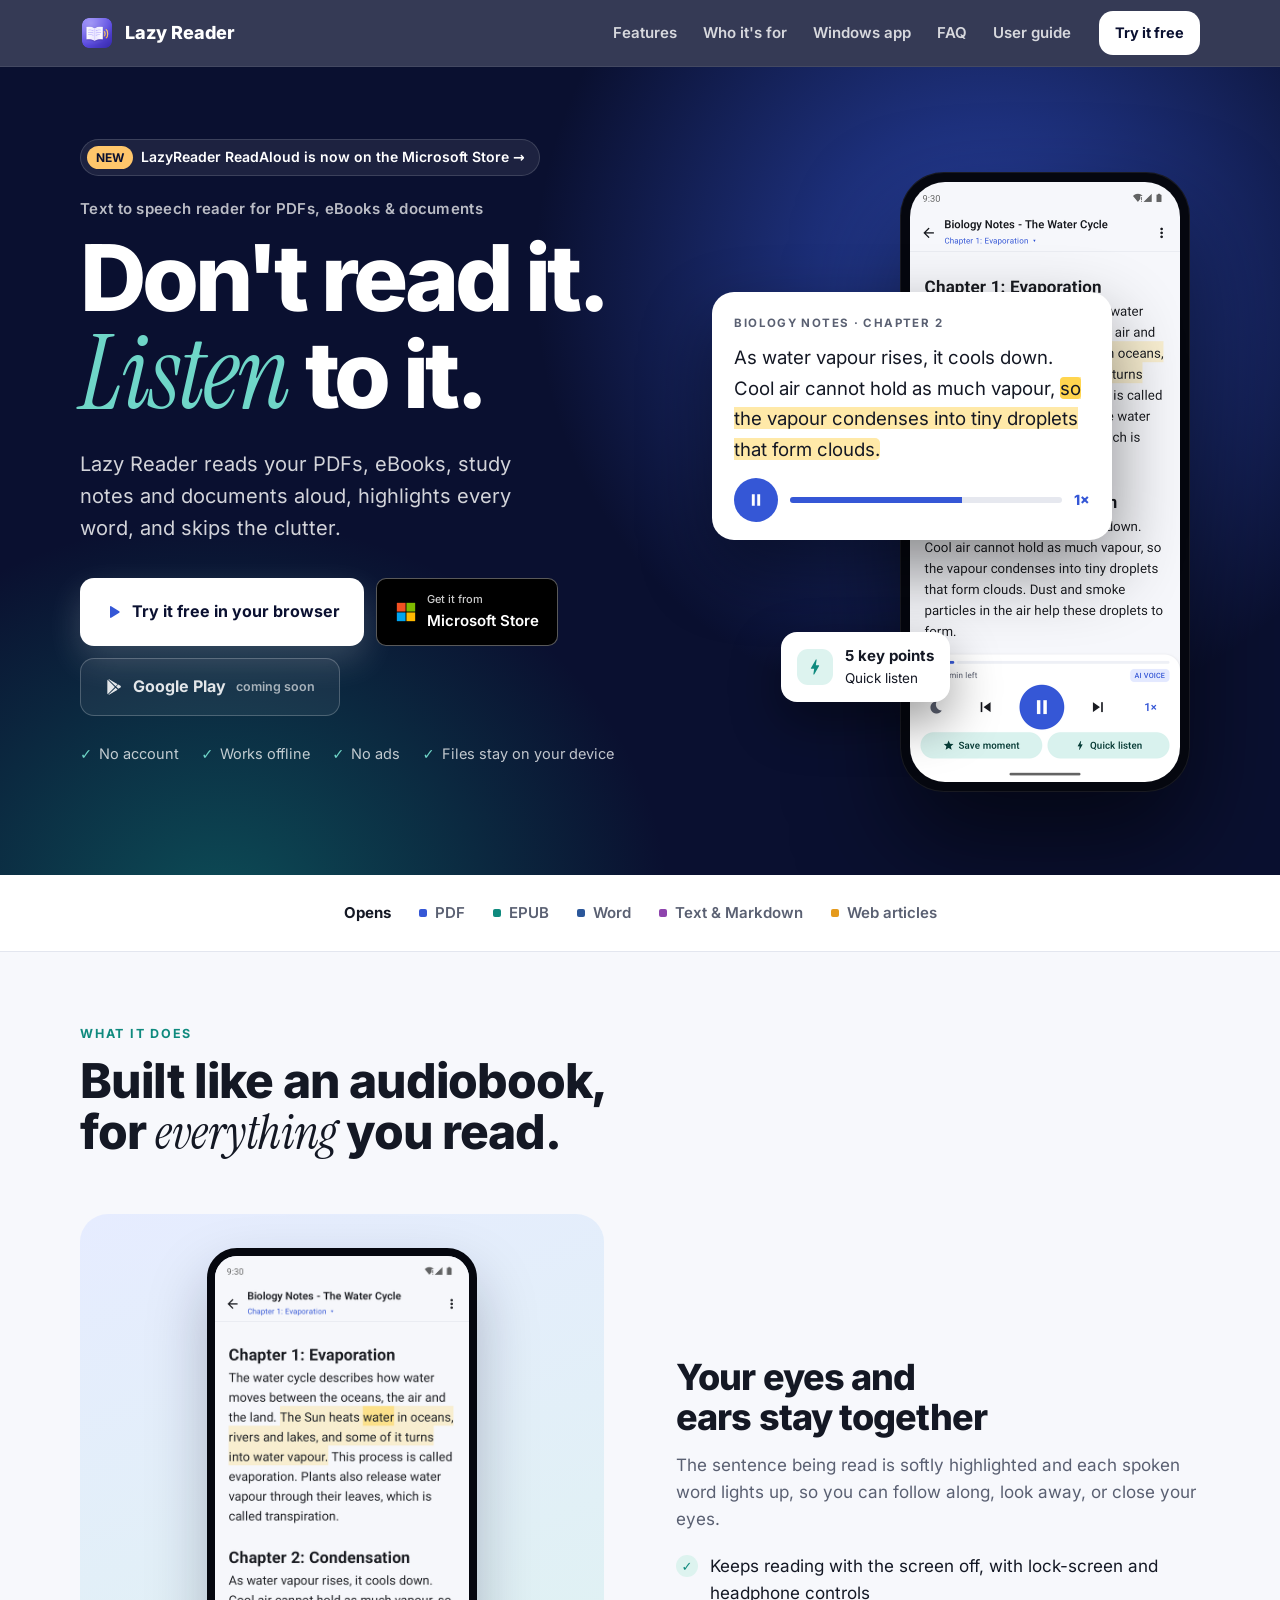
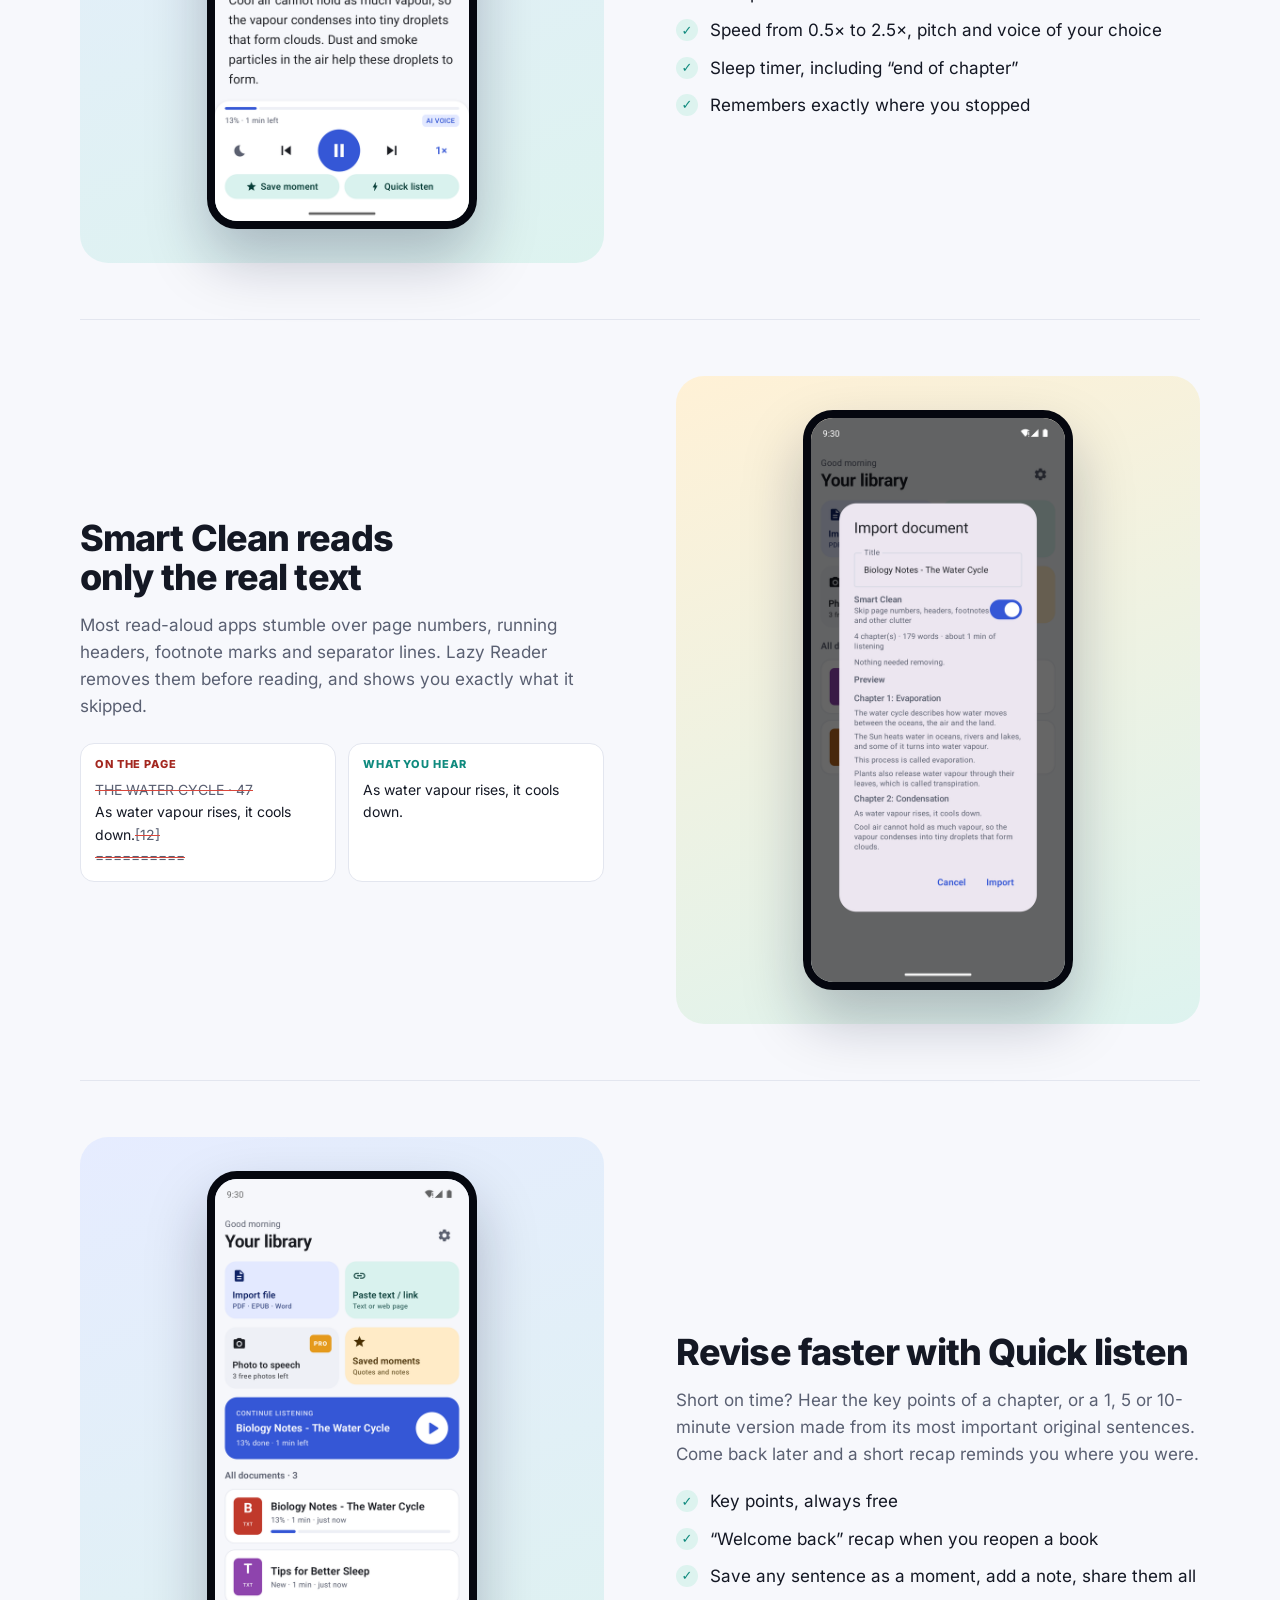
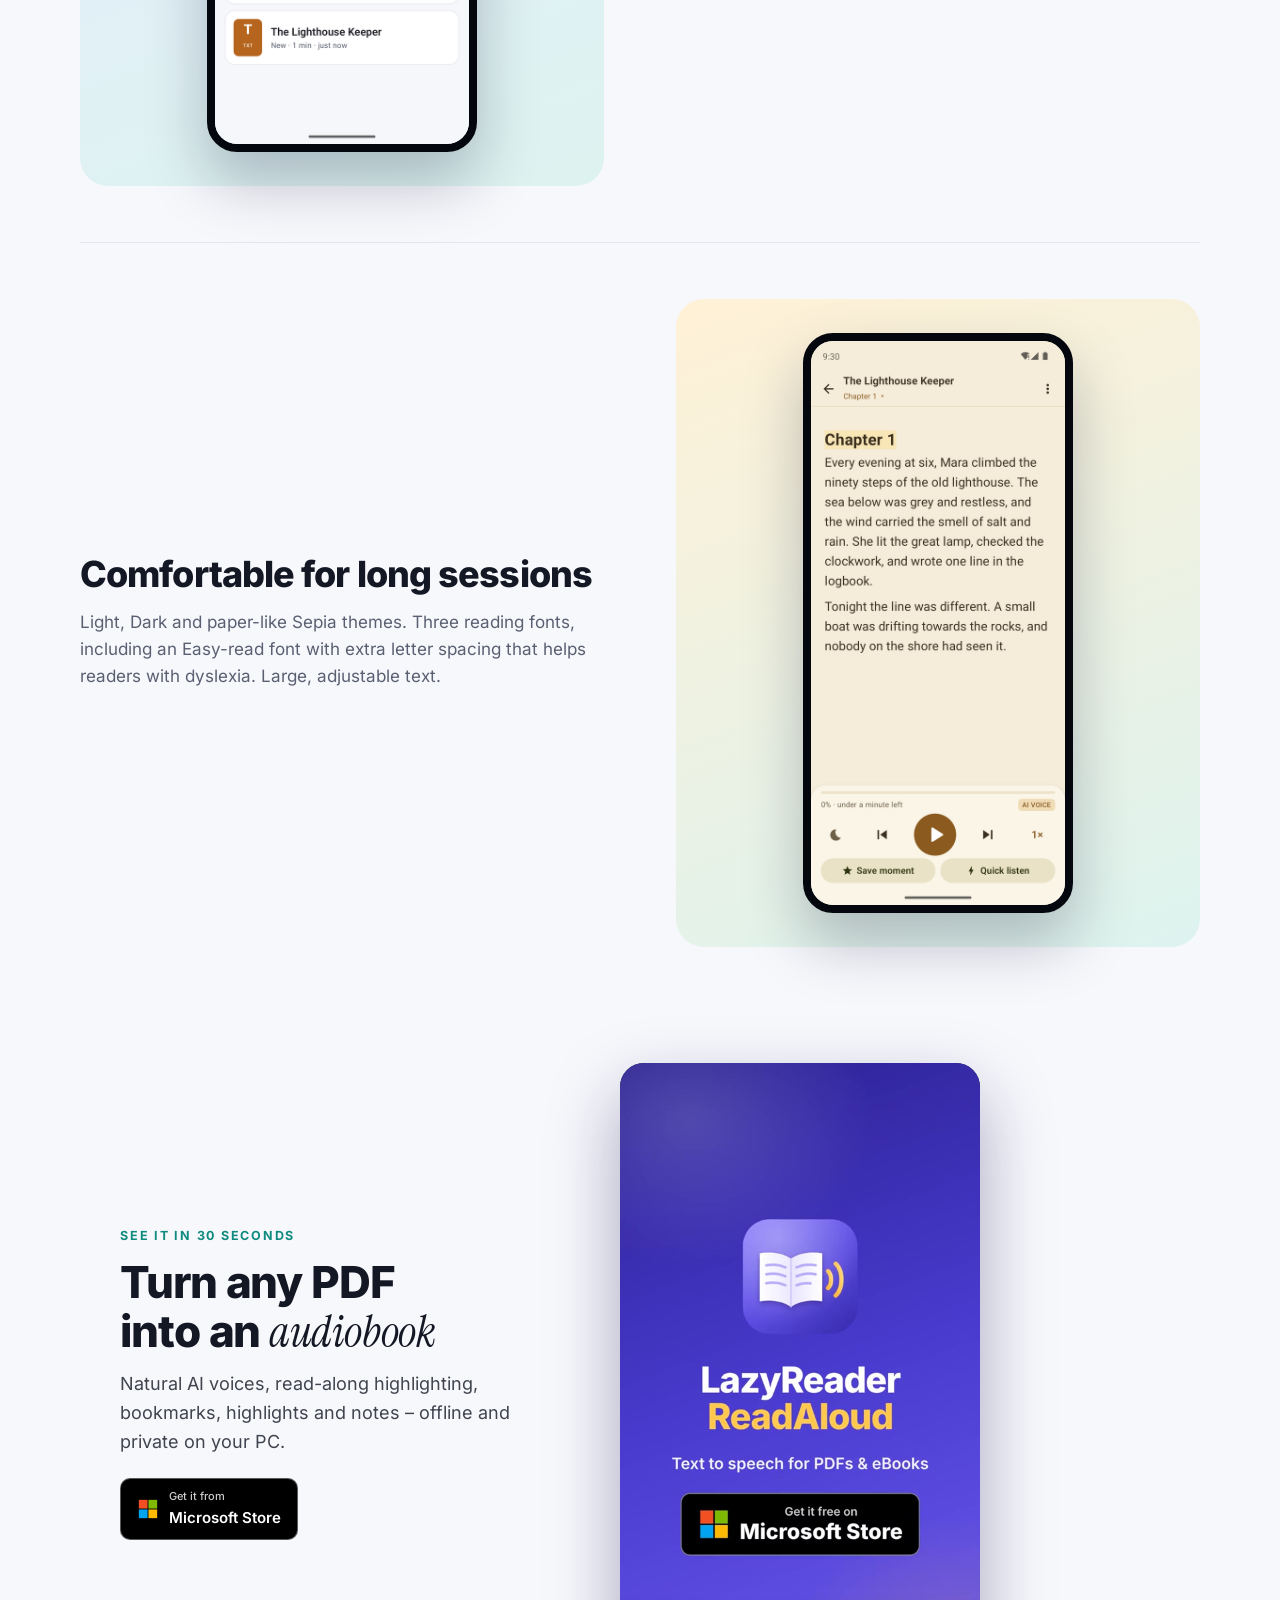
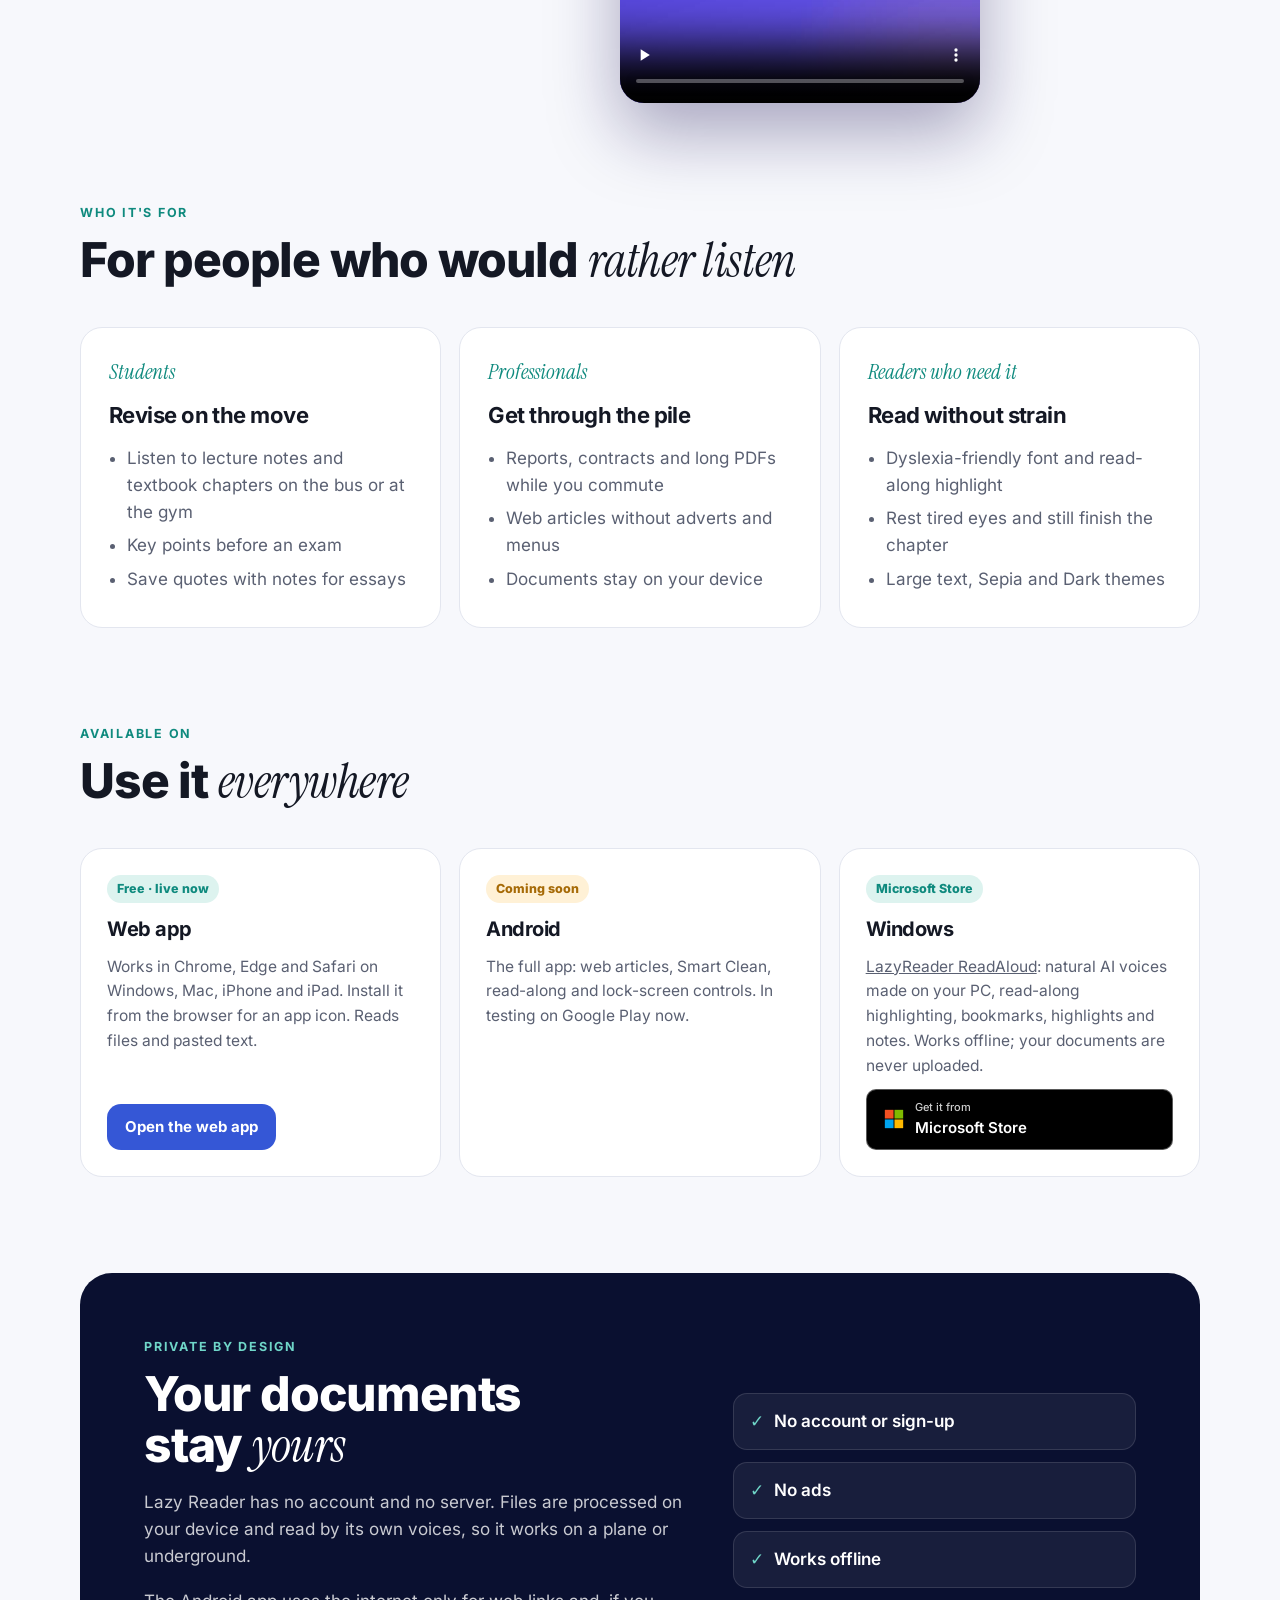
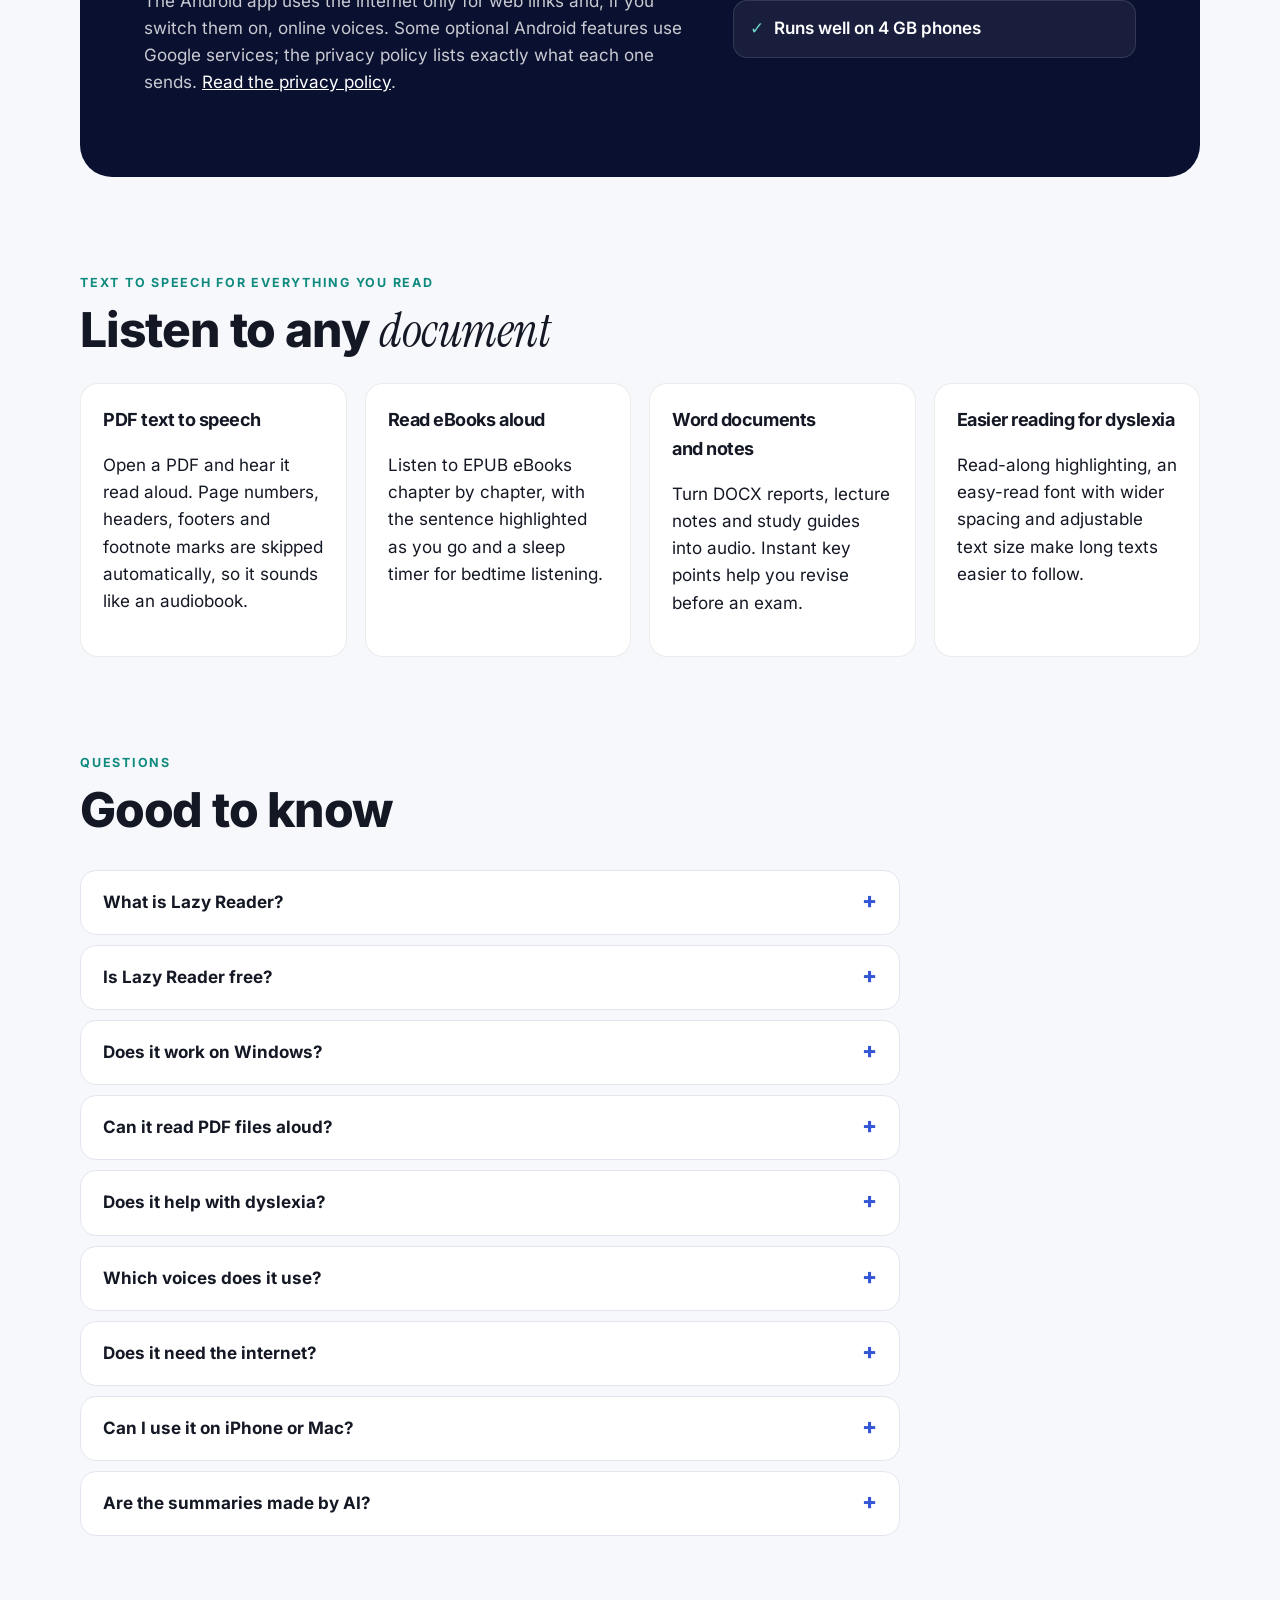
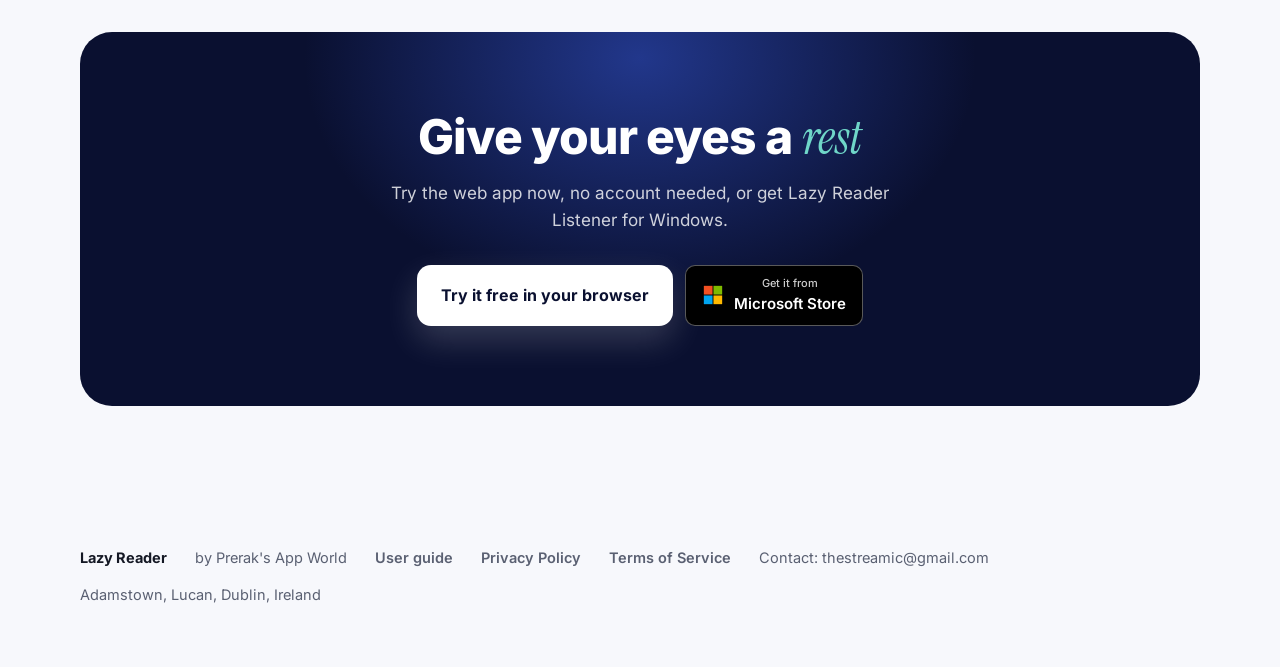
==== commit 0d997bfe: "Add 30-second Short to home and Windows pages (video + VideoObject schema) Co-Authored-By: Claude Op" ====
--- a/index.html
+++ b/index.html
@@ -16,7 +16,7 @@
 <meta name="twitter:title" content="Lazy Reader – Text to speech reader for PDFs and eBooks">
 <meta name="twitter:description" content="Listen to PDFs, eBooks and documents read aloud with read-along highlighting. Private and offline.">
 <meta name="twitter:image" content="https://lazyreader.thestreamic.in/assets/feature-graphic.png">
-<script type="application/ld+json">{"@context": "https://schema.org", "@graph": [{"@type": "SoftwareApplication", "name": "Lazy Reader", "alternateName": ["LazyReader ReadAloud", "Lazy Reader Listener"], "applicationCategory": "UtilitiesApplication", "applicationSubCategory": "Text to speech reader", "operatingSystem": "Windows 10, Windows 11, Android, Web browser", "description": "Text to speech reader that reads PDFs, eBooks, Word documents and web articles aloud with read-along highlighting. Private and offline.", "url": "https://lazyreader.thestreamic.in/", "downloadUrl": "https://apps.microsoft.com/detail/9P0QN9WHNW99", "installUrl": "https://apps.microsoft.com/detail/9P0QN9WHNW99", "screenshot": "https://lazyreader.thestreamic.in/assets/screen-reader.png", "featureList": ["Text to speech for PDF, EPUB, DOCX, TXT and web pages", "Read-along sentence highlighting", "Smart Clean skips page numbers, headers and footers", "Natural voices, offline", "Instant key points and summaries", "Sleep timer and saved moments", "Bookmarks, 4-colour highlights and notes", "Notebook search across books", "Works offline on Windows 10 and 11"], "offers": {"@type": "Offer", "price": "0", "priceCurrency": "EUR", "description": "Free to download and try"}, "publisher": {"@type": "Organization", "name": "Prerak's App World", "email": "thestreamic@gmail.com"}, "image": "https://lazyreader.thestreamic.in/assets/app-icon.png", "sameAs": ["https://apps.microsoft.com/detail/9P0QN9WHNW99"]}, {"@type": "WebSite", "name": "Lazy Reader", "url": "https://lazyreader.thestreamic.in/"}, {"@type": "FAQPage", "mainEntity": [{"@type": "Question", "name": "What is Lazy Reader?", "acceptedAnswer": {"@type": "Answer", "text": "Lazy Reader is a text to speech reader. It reads PDFs, eBooks (EPUB), Word documents, notes and web articles aloud in natural voices and highlights the sentence you are hearing, like an audiobook for anything you read."}}, {"@type": "Question", "name": "Is Lazy Reader free?", "acceptedAnswer": {"@type": "Answer", "text": "Lazy Reader is free to download and try. While we launch, all features are free for a limited time. Some advanced features will later become part of an optional Pro upgrade; reading your documents aloud stays free."}}, {"@type": "Question", "name": "Does it work on Windows?", "acceptedAnswer": {"@type": "Answer", "text": "Yes. Lazy Reader Listener for Windows is on the Microsoft Store. It uses natural AI voices generated on your PC, so it works offline and your documents are never uploaded."}}, {"@type": "Question", "name": "Can it read PDF files aloud?", "acceptedAnswer": {"@type": "Answer", "text": "Yes. Open a PDF and press Play. Smart Clean skips page numbers, headers, footers and footnote marks so you only hear the real text. Scanned PDFs (pictures of pages) are not supported yet."}}, {"@type": "Question", "name": "Does it help with dyslexia?", "acceptedAnswer": {"@type": "Answer", "text": "Many readers with dyslexia or tired eyes find listening with read-along highlighting easier. Lazy Reader also has an easy-read font with wider spacing and adjustable text size."}}]}]}</script>
+<script type="application/ld+json">{"@context": "https://schema.org", "@graph": [{"@type": "SoftwareApplication", "name": "Lazy Reader", "alternateName": ["LazyReader ReadAloud", "Lazy Reader Listener"], "applicationCategory": "UtilitiesApplication", "applicationSubCategory": "Text to speech reader", "operatingSystem": "Windows 10, Windows 11, Android, Web browser", "description": "Text to speech reader that reads PDFs, eBooks, Word documents and web articles aloud with read-along highlighting. Private and offline.", "url": "https://lazyreader.thestreamic.in/", "downloadUrl": "https://apps.microsoft.com/detail/9P0QN9WHNW99", "installUrl": "https://apps.microsoft.com/detail/9P0QN9WHNW99", "screenshot": "https://lazyreader.thestreamic.in/assets/screen-reader.png", "featureList": ["Text to speech for PDF, EPUB, DOCX, TXT and web pages", "Read-along sentence highlighting", "Smart Clean skips page numbers, headers and footers", "Natural voices, offline", "Instant key points and summaries", "Sleep timer and saved moments", "Bookmarks, 4-colour highlights and notes", "Notebook search across books", "Works offline on Windows 10 and 11"], "offers": {"@type": "Offer", "price": "0", "priceCurrency": "EUR", "description": "Free to download and try"}, "publisher": {"@type": "Organization", "name": "Prerak's App World", "email": "thestreamic@gmail.com"}, "image": "https://lazyreader.thestreamic.in/assets/app-icon.png", "sameAs": ["https://apps.microsoft.com/detail/9P0QN9WHNW99"]}, {"@type": "WebSite", "name": "Lazy Reader", "url": "https://lazyreader.thestreamic.in/"}, {"@type": "FAQPage", "mainEntity": [{"@type": "Question", "name": "What is Lazy Reader?", "acceptedAnswer": {"@type": "Answer", "text": "Lazy Reader is a text to speech reader. It reads PDFs, eBooks (EPUB), Word documents, notes and web articles aloud in natural voices and highlights the sentence you are hearing, like an audiobook for anything you read."}}, {"@type": "Question", "name": "Is Lazy Reader free?", "acceptedAnswer": {"@type": "Answer", "text": "Lazy Reader is free to download and try. While we launch, all features are free for a limited time. Some advanced features will later become part of an optional Pro upgrade; reading your documents aloud stays free."}}, {"@type": "Question", "name": "Does it work on Windows?", "acceptedAnswer": {"@type": "Answer", "text": "Yes. Lazy Reader Listener for Windows is on the Microsoft Store. It uses natural AI voices generated on your PC, so it works offline and your documents are never uploaded."}}, {"@type": "Question", "name": "Can it read PDF files aloud?", "acceptedAnswer": {"@type": "Answer", "text": "Yes. Open a PDF and press Play. Smart Clean skips page numbers, headers, footers and footnote marks so you only hear the real text. Scanned PDFs (pictures of pages) are not supported yet."}}, {"@type": "Question", "name": "Does it help with dyslexia?", "acceptedAnswer": {"@type": "Answer", "text": "Many readers with dyslexia or tired eyes find listening with read-along highlighting easier. Lazy Reader also has an easy-read font with wider spacing and adjustable text size."}}]}, {"@type": "VideoObject", "name": "LazyReader ReadAloud: turn any PDF into an audiobook", "description": "30-second tour of LazyReader ReadAloud, the text to speech reader for Windows: natural AI voices, read-along highlighting, bookmarks, highlights and notes, offline and private.", "thumbnailUrl": "https://lazyreader.thestreamic.in/assets/video/short-poster.jpg", "contentUrl": "https://lazyreader.thestreamic.in/assets/video/lazyreader-readaloud-short.mp4", "uploadDate": "2026-11-27", "duration": "PT27S"}]}</script>
 <link rel="icon" href="assets/favicon-48.png" sizes="48x48">
 <link rel="apple-touch-icon" href="assets/apple-touch-icon.png">
 <style>/* fonts are self-hosted: no requests to Google Fonts */
@@ -197,6 +197,10 @@
 footer .in{display:flex;flex-wrap:wrap;gap:14px 28px;align-items:center}
 footer a{text-decoration:none;font-weight:600}
 footer a:hover{text-decoration:underline}
+.short{padding:20px 0 60px}.short-in{max-width:1080px;margin:0 auto;padding:0 20px;display:grid;grid-template-columns:1fr auto;gap:48px;align-items:center}
+.short-text h2{font-size:clamp(28px,4vw,44px);line-height:1.1;margin:8px 0 14px}.short-text p{font-size:18px;opacity:.8;margin:0 0 22px;max-width:520px}
+.short-video{width:min(360px,100%);height:auto;aspect-ratio:9/16;border-radius:24px;background:#141033;box-shadow:0 30px 70px rgba(20,12,80,.35)}
+@media(max-width:760px){.short-in{grid-template-columns:1fr;justify-items:center;text-align:center}.short-text p{margin-left:auto;margin-right:auto}}
 </style>
 </head><body>
 
@@ -296,6 +300,15 @@
   </div>
 </section>
 
+<section class="short" aria-labelledby="short-h">
+  <div class="short-in">
+    <div class="short-text"><div class="eyebrow">See it in 30 seconds</div>
+      <h2 id="short-h">Turn any PDF into an <span class="serif">audiobook</span></h2>
+      <p>Natural AI voices, read-along highlighting, bookmarks, highlights and notes – offline and private on your PC.</p>
+      <a class="store-badge" href="https://apps.microsoft.com/detail/9P0QN9WHNW99" rel="noopener"><svg width="22" height="22" viewBox="0 0 24 24" aria-hidden="true"><path fill="#F25022" d="M2 2h9.5v9.5H2z"/><path fill="#7FBA00" d="M12.5 2H22v9.5h-9.5z"/><path fill="#00A4EF" d="M2 12.5h9.5V22H2z"/><path fill="#FFB900" d="M12.5 12.5H22V22h-9.5z"/></svg><span><small>Get it from</small>Microsoft Store</span></a></div>
+    <video class="short-video" src="assets/video/lazyreader-readaloud-short.mp4" poster="assets/video/short-poster.jpg" controls playsinline preload="none" width="360" height="640" aria-label="LazyReader ReadAloud 30-second video"></video>
+  </div>
+</section>
 <section id="who" style="padding-top:40px">
   <div class="in">
     <div class="eyebrow">Who it's for</div>
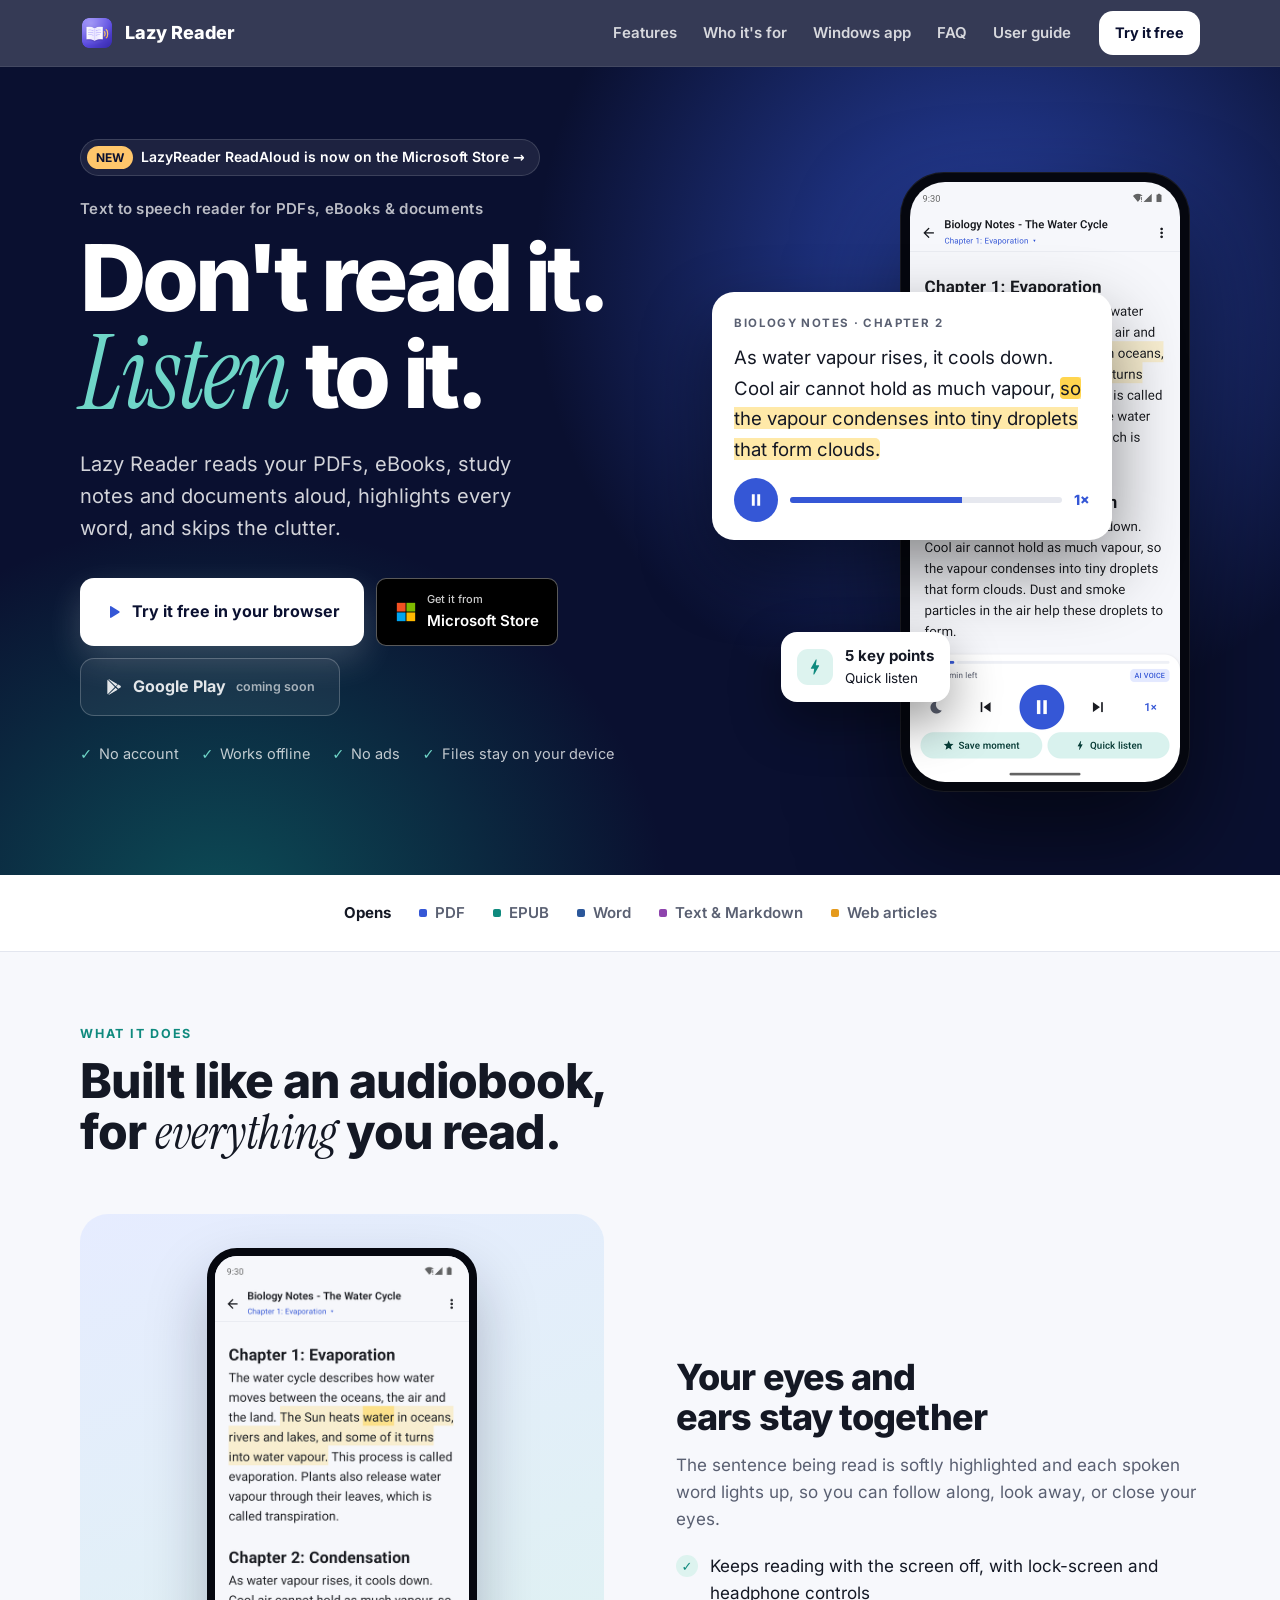
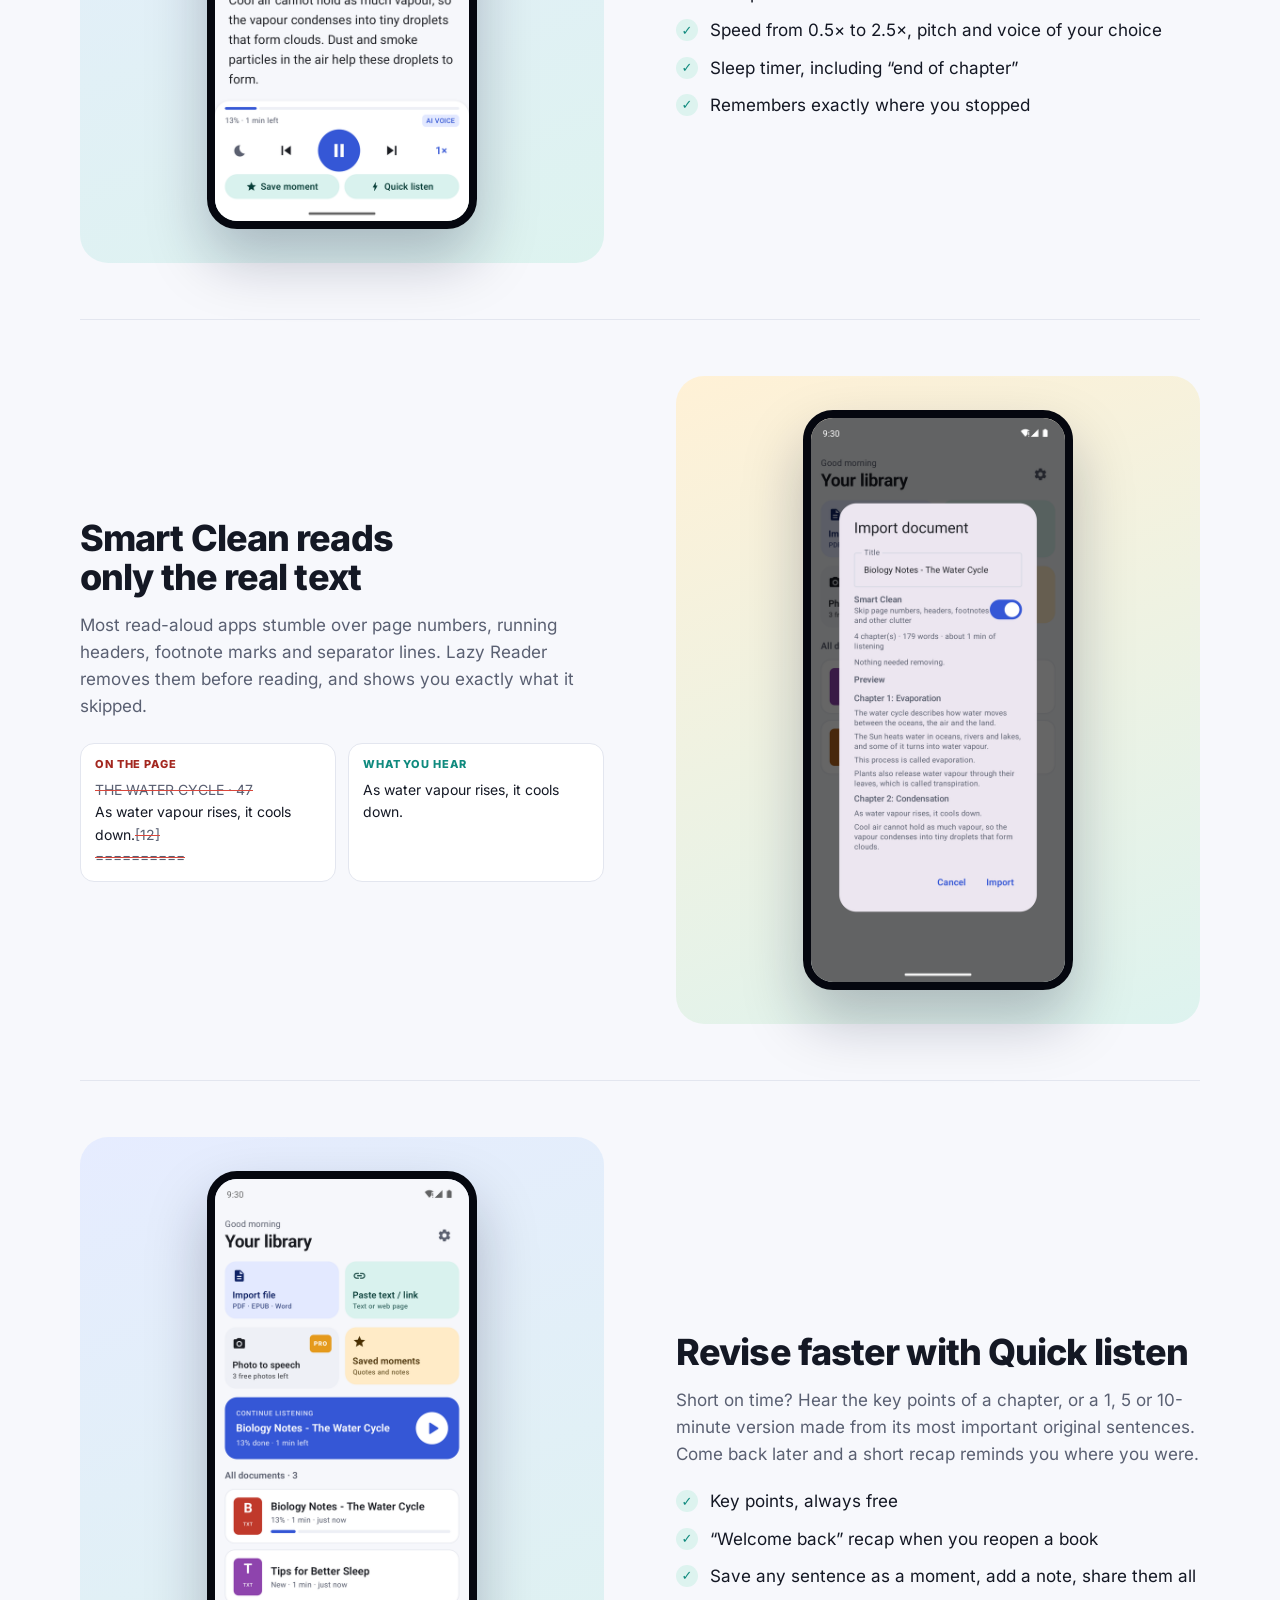
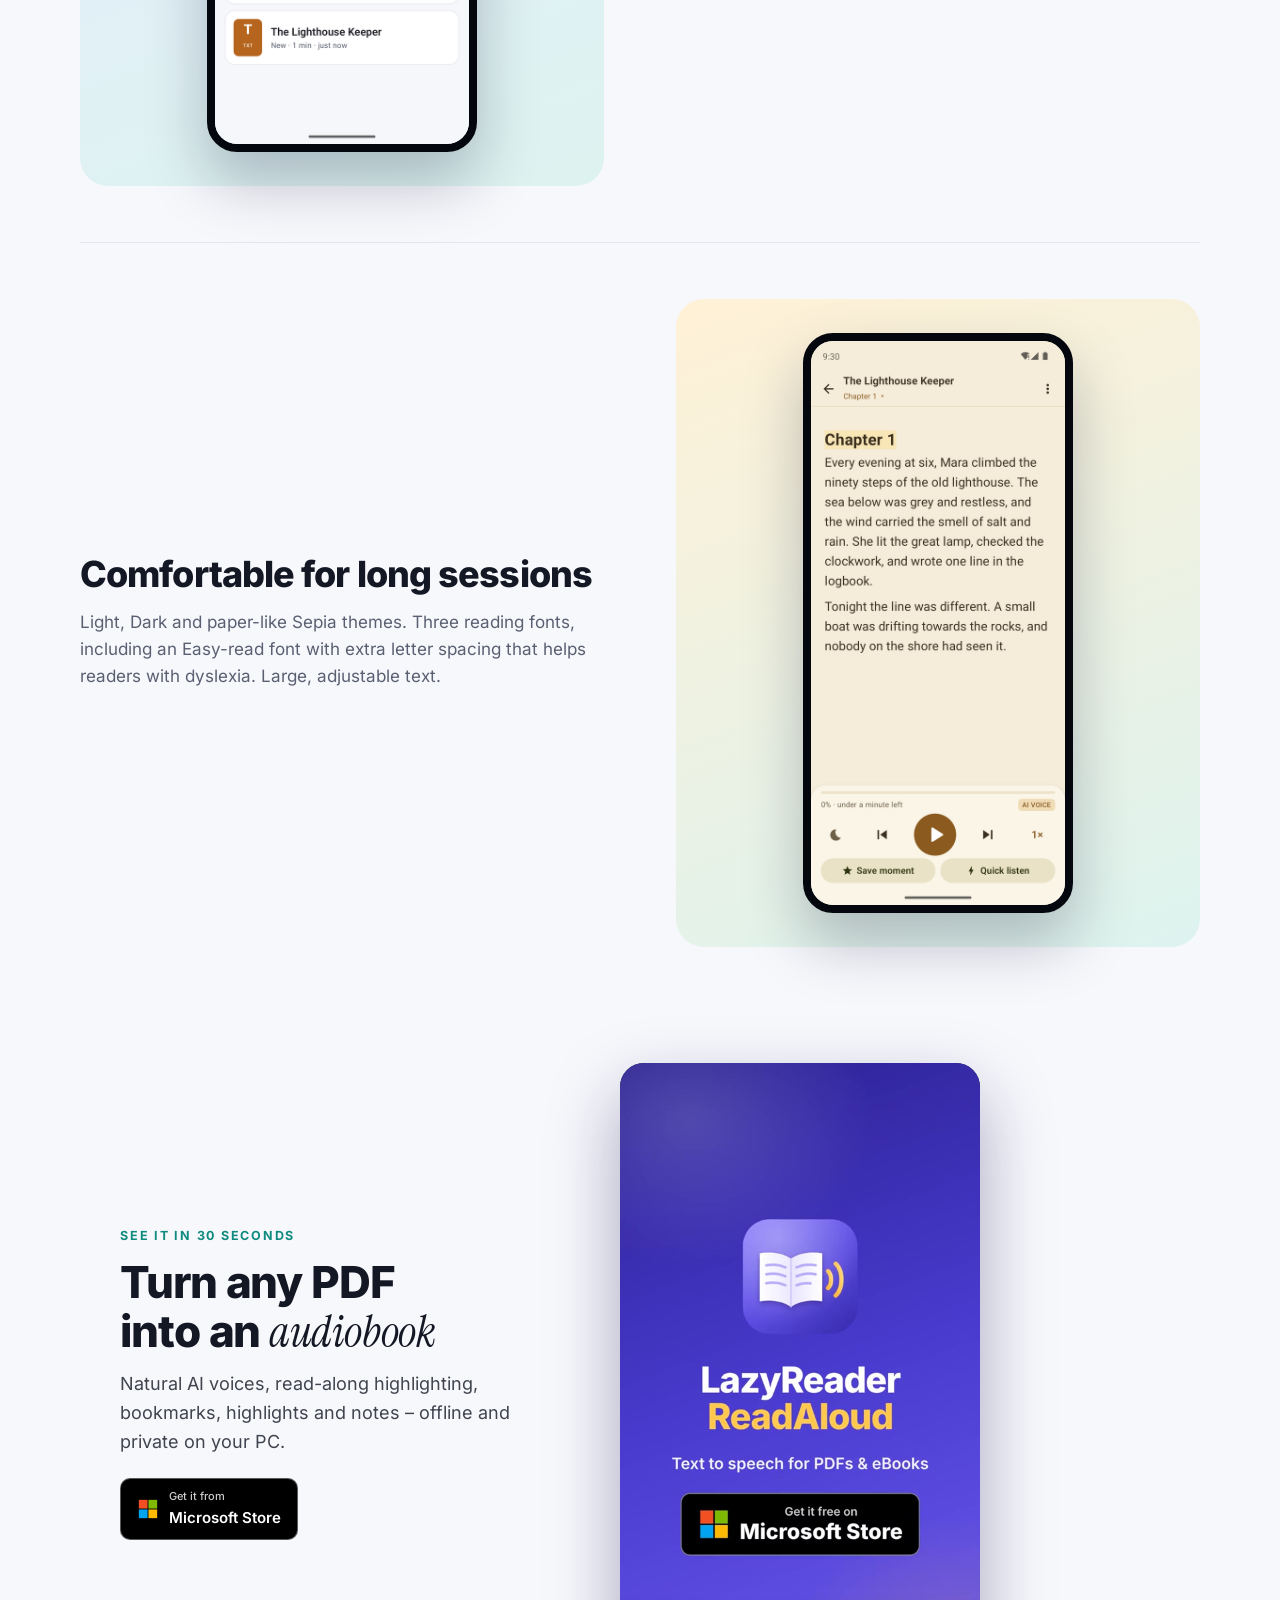
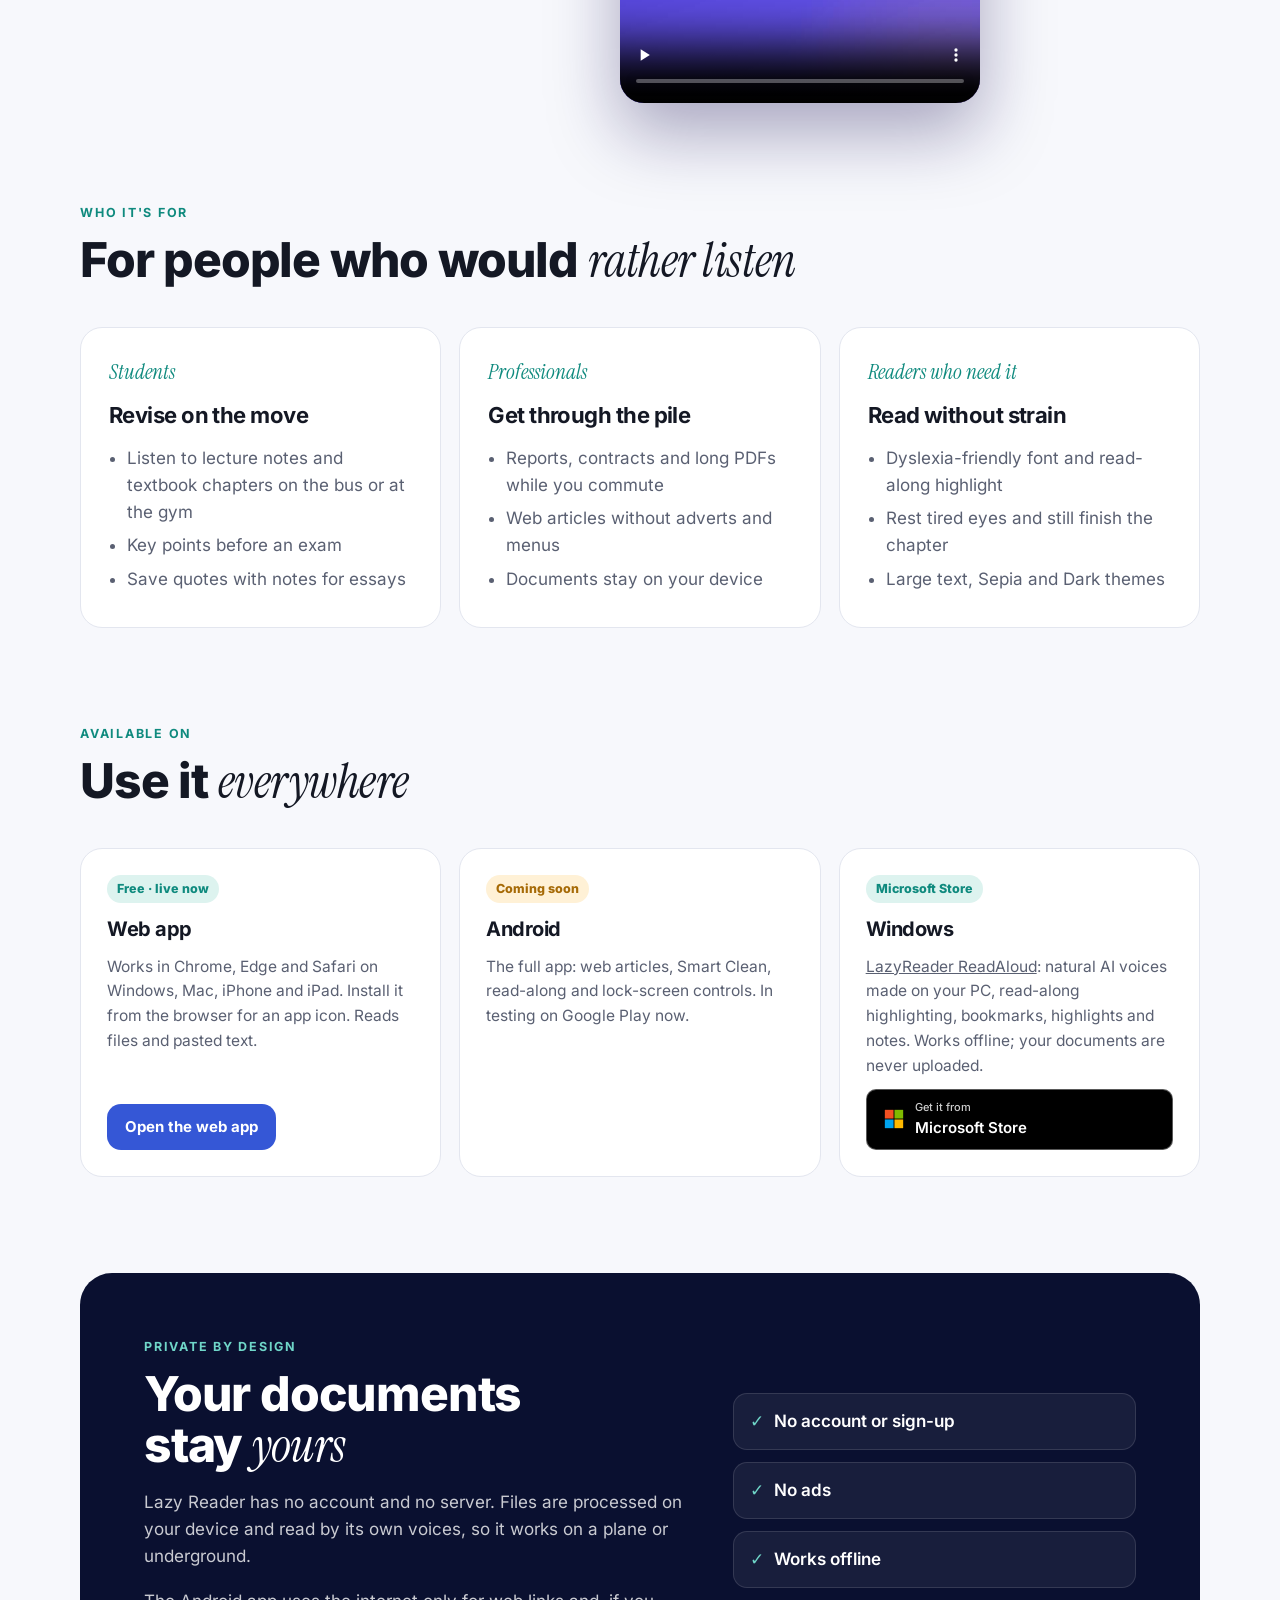
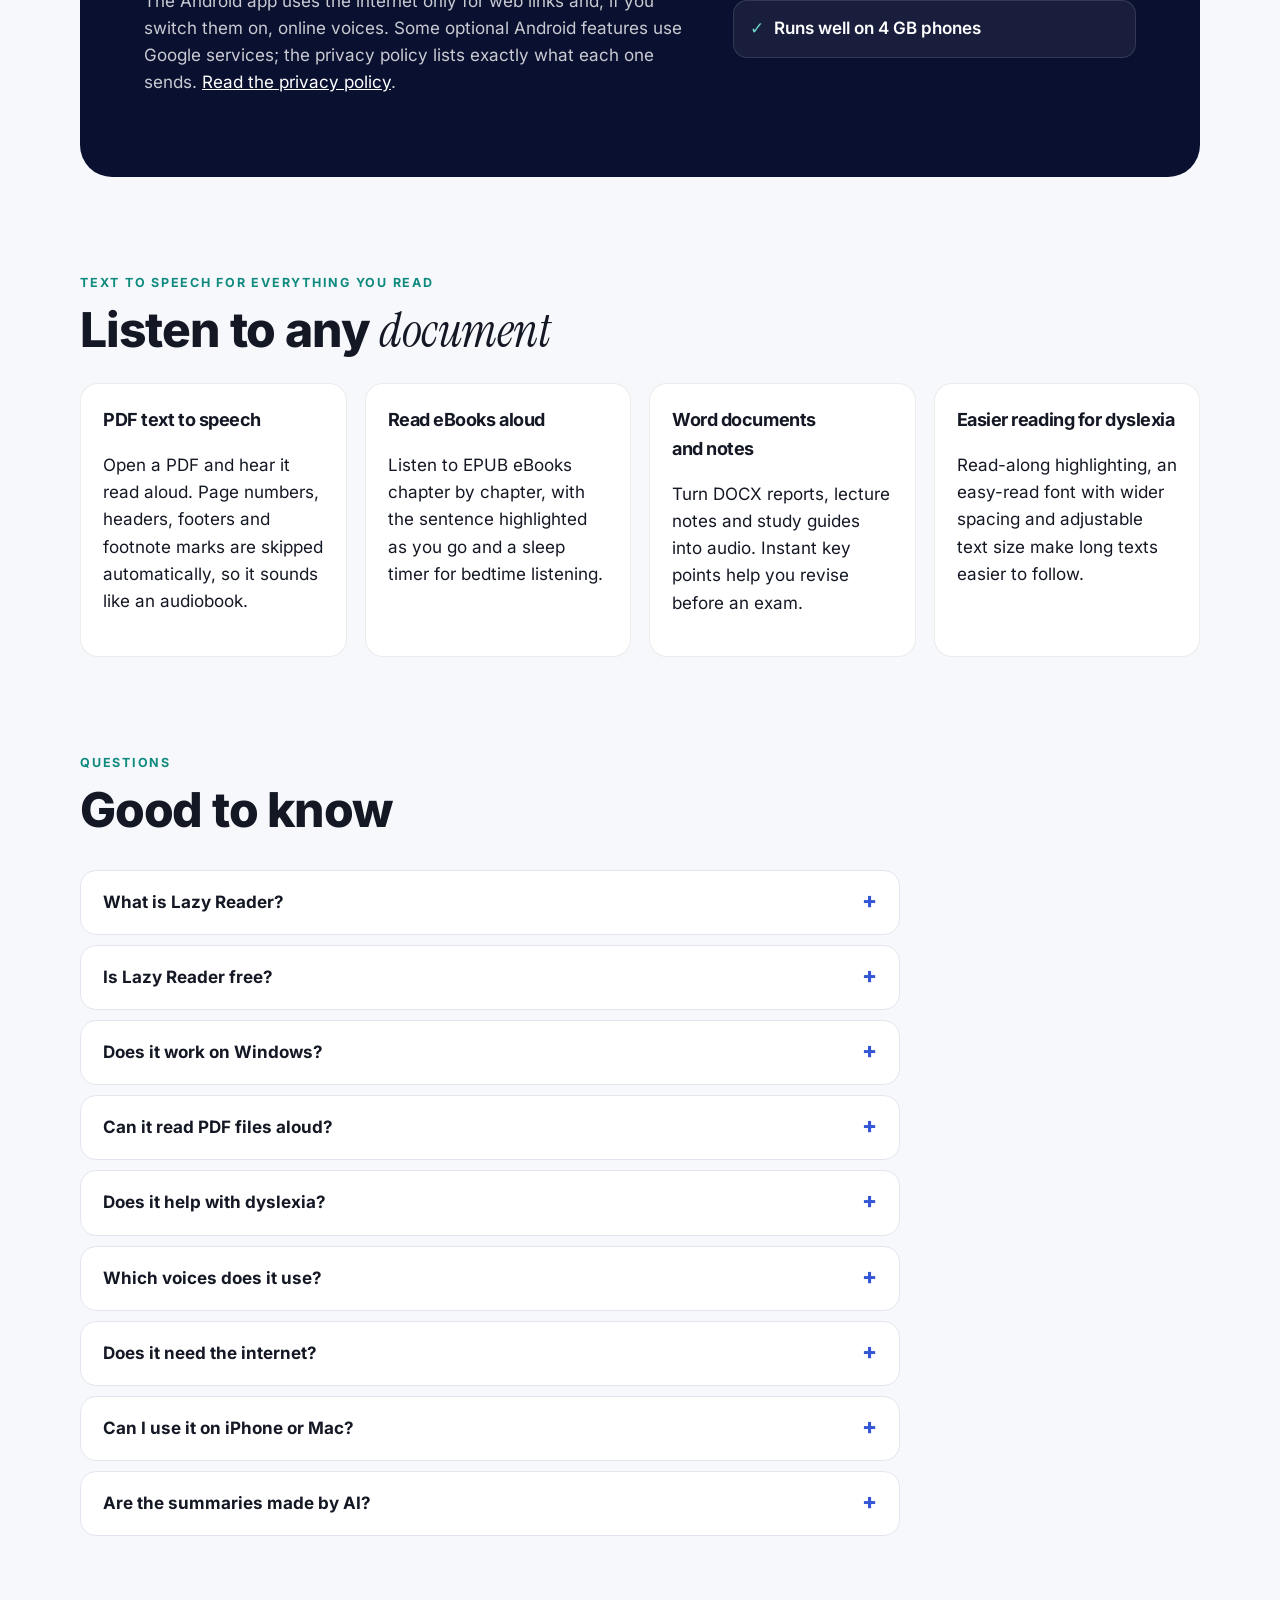
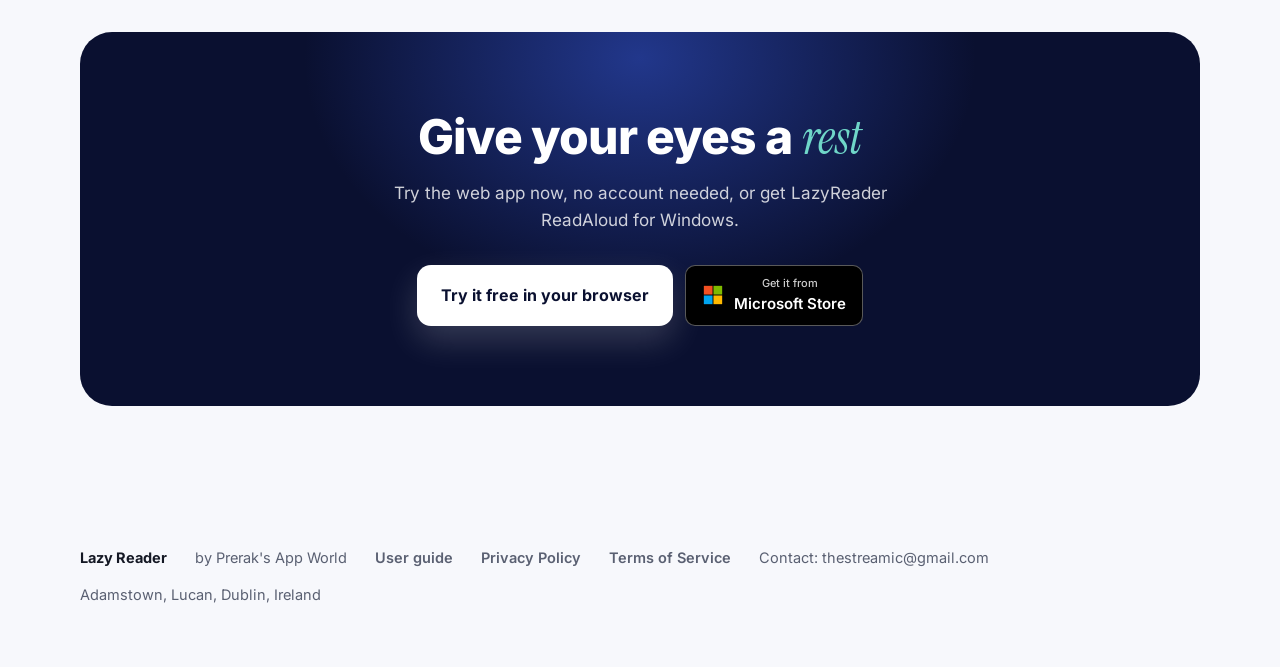
==== commit 47443bdb: "Use Store name LazyReader ReadAloud everywhere Co-Authored-By: Claude Opus 5.5 <noreply@anthropic.co" ====
--- a/index.html
+++ b/index.html
@@ -16,7 +16,7 @@
 <meta name="twitter:title" content="Lazy Reader – Text to speech reader for PDFs and eBooks">
 <meta name="twitter:description" content="Listen to PDFs, eBooks and documents read aloud with read-along highlighting. Private and offline.">
 <meta name="twitter:image" content="https://lazyreader.thestreamic.in/assets/feature-graphic.png">
-<script type="application/ld+json">{"@context": "https://schema.org", "@graph": [{"@type": "SoftwareApplication", "name": "Lazy Reader", "alternateName": ["LazyReader ReadAloud", "Lazy Reader Listener"], "applicationCategory": "UtilitiesApplication", "applicationSubCategory": "Text to speech reader", "operatingSystem": "Windows 10, Windows 11, Android, Web browser", "description": "Text to speech reader that reads PDFs, eBooks, Word documents and web articles aloud with read-along highlighting. Private and offline.", "url": "https://lazyreader.thestreamic.in/", "downloadUrl": "https://apps.microsoft.com/detail/9P0QN9WHNW99", "installUrl": "https://apps.microsoft.com/detail/9P0QN9WHNW99", "screenshot": "https://lazyreader.thestreamic.in/assets/screen-reader.png", "featureList": ["Text to speech for PDF, EPUB, DOCX, TXT and web pages", "Read-along sentence highlighting", "Smart Clean skips page numbers, headers and footers", "Natural voices, offline", "Instant key points and summaries", "Sleep timer and saved moments", "Bookmarks, 4-colour highlights and notes", "Notebook search across books", "Works offline on Windows 10 and 11"], "offers": {"@type": "Offer", "price": "0", "priceCurrency": "EUR", "description": "Free to download and try"}, "publisher": {"@type": "Organization", "name": "Prerak's App World", "email": "thestreamic@gmail.com"}, "image": "https://lazyreader.thestreamic.in/assets/app-icon.png", "sameAs": ["https://apps.microsoft.com/detail/9P0QN9WHNW99"]}, {"@type": "WebSite", "name": "Lazy Reader", "url": "https://lazyreader.thestreamic.in/"}, {"@type": "FAQPage", "mainEntity": [{"@type": "Question", "name": "What is Lazy Reader?", "acceptedAnswer": {"@type": "Answer", "text": "Lazy Reader is a text to speech reader. It reads PDFs, eBooks (EPUB), Word documents, notes and web articles aloud in natural voices and highlights the sentence you are hearing, like an audiobook for anything you read."}}, {"@type": "Question", "name": "Is Lazy Reader free?", "acceptedAnswer": {"@type": "Answer", "text": "Lazy Reader is free to download and try. While we launch, all features are free for a limited time. Some advanced features will later become part of an optional Pro upgrade; reading your documents aloud stays free."}}, {"@type": "Question", "name": "Does it work on Windows?", "acceptedAnswer": {"@type": "Answer", "text": "Yes. Lazy Reader Listener for Windows is on the Microsoft Store. It uses natural AI voices generated on your PC, so it works offline and your documents are never uploaded."}}, {"@type": "Question", "name": "Can it read PDF files aloud?", "acceptedAnswer": {"@type": "Answer", "text": "Yes. Open a PDF and press Play. Smart Clean skips page numbers, headers, footers and footnote marks so you only hear the real text. Scanned PDFs (pictures of pages) are not supported yet."}}, {"@type": "Question", "name": "Does it help with dyslexia?", "acceptedAnswer": {"@type": "Answer", "text": "Many readers with dyslexia or tired eyes find listening with read-along highlighting easier. Lazy Reader also has an easy-read font with wider spacing and adjustable text size."}}]}, {"@type": "VideoObject", "name": "LazyReader ReadAloud: turn any PDF into an audiobook", "description": "30-second tour of LazyReader ReadAloud, the text to speech reader for Windows: natural AI voices, read-along highlighting, bookmarks, highlights and notes, offline and private.", "thumbnailUrl": "https://lazyreader.thestreamic.in/assets/video/short-poster.jpg", "contentUrl": "https://lazyreader.thestreamic.in/assets/video/lazyreader-readaloud-short.mp4", "uploadDate": "2026-11-27", "duration": "PT27S"}]}</script>
+<script type="application/ld+json">{"@context": "https://schema.org", "@graph": [{"@type": "SoftwareApplication", "name": "Lazy Reader", "alternateName": ["LazyReader ReadAloud", "Lazy Reader for Windows"], "applicationCategory": "UtilitiesApplication", "applicationSubCategory": "Text to speech reader", "operatingSystem": "Windows 10, Windows 11, Android, Web browser", "description": "Text to speech reader that reads PDFs, eBooks, Word documents and web articles aloud with read-along highlighting. Private and offline.", "url": "https://lazyreader.thestreamic.in/", "downloadUrl": "https://apps.microsoft.com/detail/9P0QN9WHNW99", "installUrl": "https://apps.microsoft.com/detail/9P0QN9WHNW99", "screenshot": "https://lazyreader.thestreamic.in/assets/screen-reader.png", "featureList": ["Text to speech for PDF, EPUB, DOCX, TXT and web pages", "Read-along sentence highlighting", "Smart Clean skips page numbers, headers and footers", "Natural voices, offline", "Instant key points and summaries", "Sleep timer and saved moments", "Bookmarks, 4-colour highlights and notes", "Notebook search across books", "Works offline on Windows 10 and 11"], "offers": {"@type": "Offer", "price": "0", "priceCurrency": "EUR", "description": "Free to download and try"}, "publisher": {"@type": "Organization", "name": "Prerak's App World", "email": "thestreamic@gmail.com"}, "image": "https://lazyreader.thestreamic.in/assets/app-icon.png", "sameAs": ["https://apps.microsoft.com/detail/9P0QN9WHNW99"]}, {"@type": "WebSite", "name": "Lazy Reader", "url": "https://lazyreader.thestreamic.in/"}, {"@type": "FAQPage", "mainEntity": [{"@type": "Question", "name": "What is Lazy Reader?", "acceptedAnswer": {"@type": "Answer", "text": "Lazy Reader is a text to speech reader. It reads PDFs, eBooks (EPUB), Word documents, notes and web articles aloud in natural voices and highlights the sentence you are hearing, like an audiobook for anything you read."}}, {"@type": "Question", "name": "Is Lazy Reader free?", "acceptedAnswer": {"@type": "Answer", "text": "Lazy Reader is free to download and try. While we launch, all features are free for a limited time. Some advanced features will later become part of an optional Pro upgrade; reading your documents aloud stays free."}}, {"@type": "Question", "name": "Does it work on Windows?", "acceptedAnswer": {"@type": "Answer", "text": "Yes. LazyReader ReadAloud for Windows is on the Microsoft Store. It uses natural AI voices generated on your PC, so it works offline and your documents are never uploaded."}}, {"@type": "Question", "name": "Can it read PDF files aloud?", "acceptedAnswer": {"@type": "Answer", "text": "Yes. Open a PDF and press Play. Smart Clean skips page numbers, headers, footers and footnote marks so you only hear the real text. Scanned PDFs (pictures of pages) are not supported yet."}}, {"@type": "Question", "name": "Does it help with dyslexia?", "acceptedAnswer": {"@type": "Answer", "text": "Many readers with dyslexia or tired eyes find listening with read-along highlighting easier. Lazy Reader also has an easy-read font with wider spacing and adjustable text size."}}]}, {"@type": "VideoObject", "name": "LazyReader ReadAloud: turn any PDF into an audiobook", "description": "30-second tour of LazyReader ReadAloud, the text to speech reader for Windows: natural AI voices, read-along highlighting, bookmarks, highlights and notes, offline and private.", "thumbnailUrl": "https://lazyreader.thestreamic.in/assets/video/short-poster.jpg", "contentUrl": "https://lazyreader.thestreamic.in/assets/video/lazyreader-readaloud-short.mp4", "uploadDate": "2026-11-27", "duration": "PT27S"}]}</script>
 <link rel="icon" href="assets/favicon-48.png" sizes="48x48">
 <link rel="apple-touch-icon" href="assets/apple-touch-icon.png">
 <style>/* fonts are self-hosted: no requests to Google Fonts */
@@ -368,7 +368,7 @@
     <div class="eyebrow">Questions</div>
     <h2>Good to know</h2>
     <div class="faq">
-      <details><summary>What is Lazy Reader?</summary><p>Lazy Reader is a text to speech reader. It reads PDFs, eBooks (EPUB), Word documents, notes and web articles aloud in natural voices and highlights the sentence you are hearing, like an audiobook for anything you read.</p></details><details><summary>Is Lazy Reader free?</summary><p>Lazy Reader is free to download and try. While we launch, all features are free for a limited time. Some advanced features will later become part of an optional Pro upgrade; reading your documents aloud stays free.</p></details><details><summary>Does it work on Windows?</summary><p>Yes. Lazy Reader Listener for Windows is on the Microsoft Store. It uses natural AI voices generated on your PC, so it works offline and your documents are never uploaded.</p></details><details><summary>Can it read PDF files aloud?</summary><p>Yes. Open a PDF and press Play. Smart Clean skips page numbers, headers, footers and footnote marks so you only hear the real text. Scanned PDFs (pictures of pages) are not supported yet.</p></details><details><summary>Does it help with dyslexia?</summary><p>Many readers with dyslexia or tired eyes find listening with read-along highlighting easier. Lazy Reader also has an easy-read font with wider spacing and adjustable text size.</p></details>      <details><summary>Which voices does it use?</summary><p>Your device's own text-to-speech voices. On Android, install or update “Speech Services by Google” for the best sound. In the browser, Edge and Chrome offer the most natural voices and Safari uses Apple's voices.</p></details>
+      <details><summary>What is Lazy Reader?</summary><p>Lazy Reader is a text to speech reader. It reads PDFs, eBooks (EPUB), Word documents, notes and web articles aloud in natural voices and highlights the sentence you are hearing, like an audiobook for anything you read.</p></details><details><summary>Is Lazy Reader free?</summary><p>Lazy Reader is free to download and try. While we launch, all features are free for a limited time. Some advanced features will later become part of an optional Pro upgrade; reading your documents aloud stays free.</p></details><details><summary>Does it work on Windows?</summary><p>Yes. LazyReader ReadAloud for Windows is on the Microsoft Store. It uses natural AI voices generated on your PC, so it works offline and your documents are never uploaded.</p></details><details><summary>Can it read PDF files aloud?</summary><p>Yes. Open a PDF and press Play. Smart Clean skips page numbers, headers, footers and footnote marks so you only hear the real text. Scanned PDFs (pictures of pages) are not supported yet.</p></details><details><summary>Does it help with dyslexia?</summary><p>Many readers with dyslexia or tired eyes find listening with read-along highlighting easier. Lazy Reader also has an easy-read font with wider spacing and adjustable text size.</p></details>      <details><summary>Which voices does it use?</summary><p>Your device's own text-to-speech voices. On Android, install or update “Speech Services by Google” for the best sound. In the browser, Edge and Chrome offer the most natural voices and Safari uses Apple's voices.</p></details>
       <details><summary>Does it need the internet?</summary><p>No. Files and pasted text are read offline. The internet is only used for web links and optional online voices.</p></details>            <details><summary>Can I use it on iPhone or Mac?</summary><p>Yes, with the web app in Safari, Chrome or Edge. It reads files and pasted text with highlighting, summaries and saved moments. Web links are an Android feature for now.</p></details>
       <details><summary>Are the summaries made by AI?</summary><p>Quick listen picks the most important original sentences on your device. It does not rewrite your text or send it anywhere.</p></details>
     </div>
@@ -379,7 +379,7 @@
   <div class="in">
     <div class="final">
       <h2>Give your eyes a <span class="serif">rest</span></h2>
-      <p>Try the web app now, no account needed, or get Lazy Reader Listener for Windows.</p>
+      <p>Try the web app now, no account needed, or get LazyReader ReadAloud for Windows.</p>
       <div class="ctas"><a class="btn btn-main" href="app/">Try it free in your browser</a><a class="store-badge" href="https://apps.microsoft.com/detail/9P0QN9WHNW99" rel="noopener"><svg width="22" height="22" viewBox="0 0 24 24" aria-hidden="true"><path fill="#F25022" d="M2 2h9.5v9.5H2z"/><path fill="#7FBA00" d="M12.5 2H22v9.5h-9.5z"/><path fill="#00A4EF" d="M2 12.5h9.5V22H2z"/><path fill="#FFB900" d="M12.5 12.5H22V22h-9.5z"/></svg><span><small>Get it from</small>Microsoft Store</span></a></div>
     </div>
   </div>
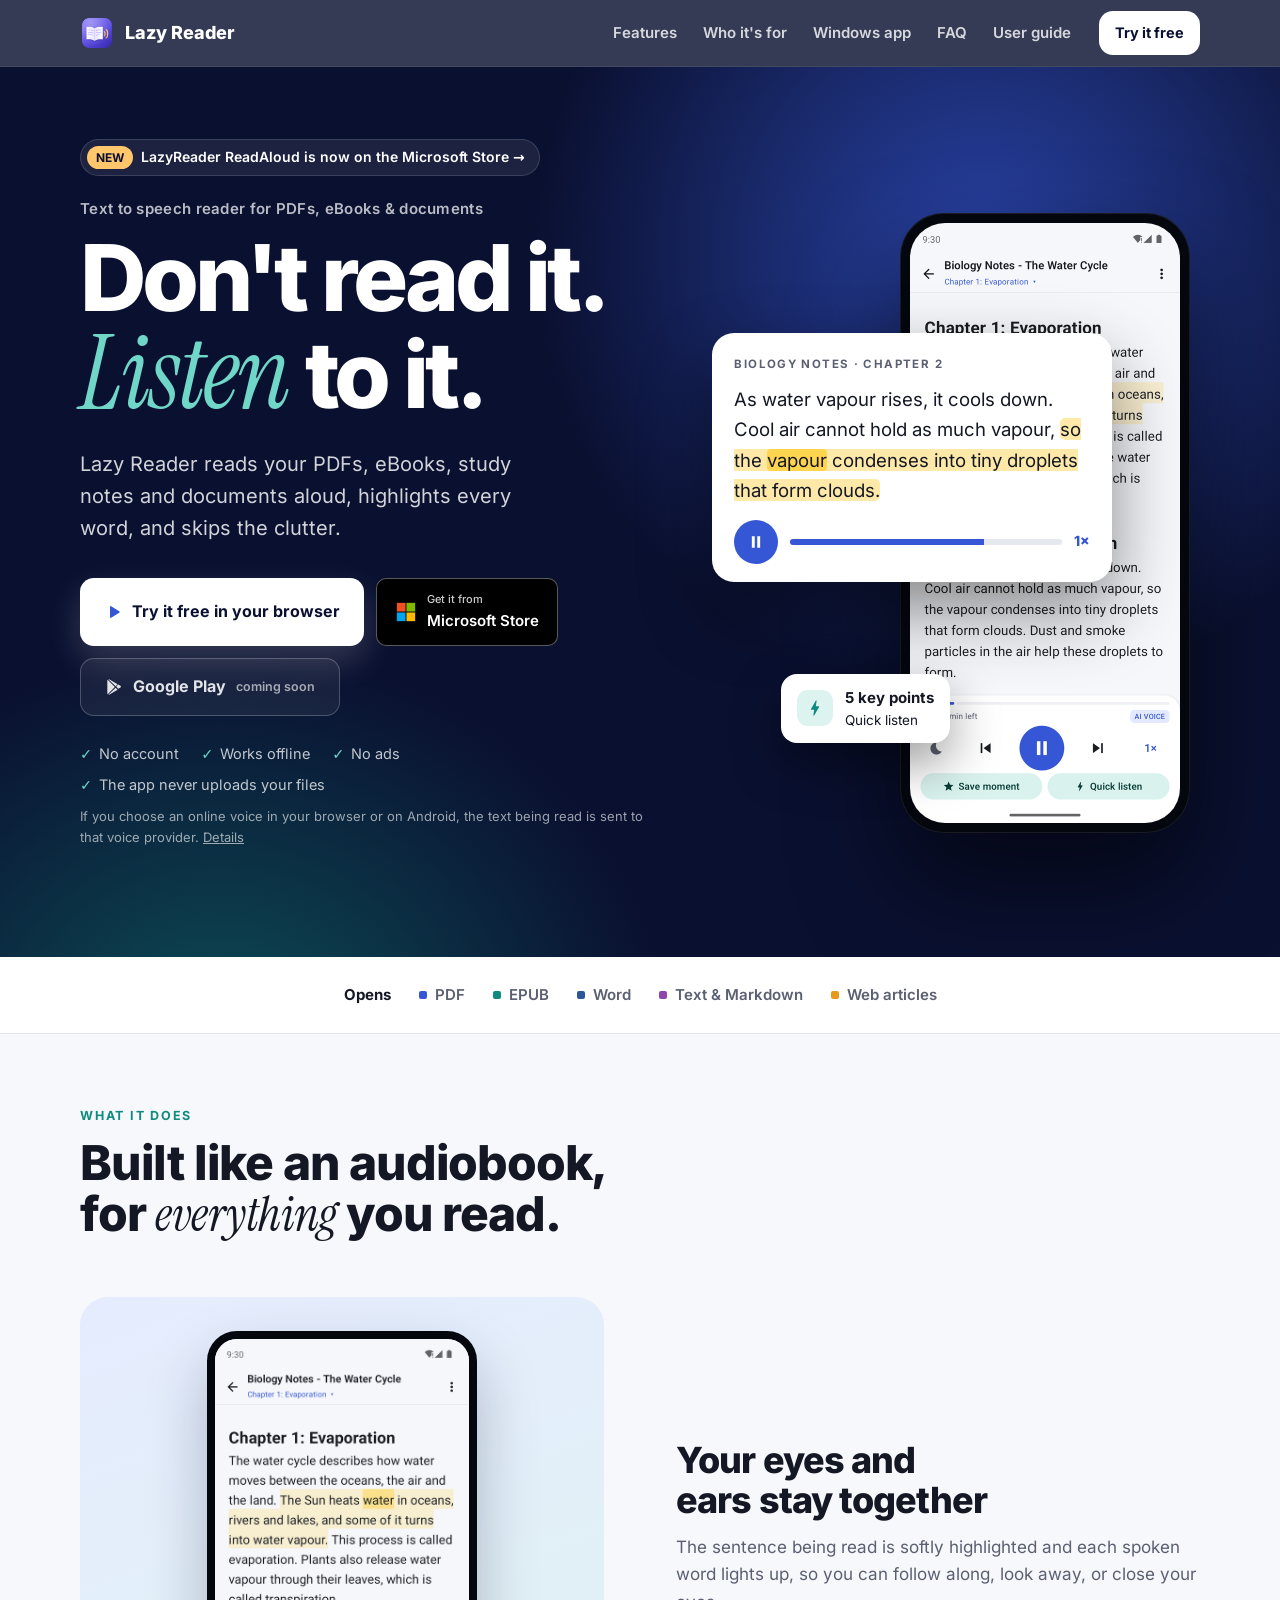
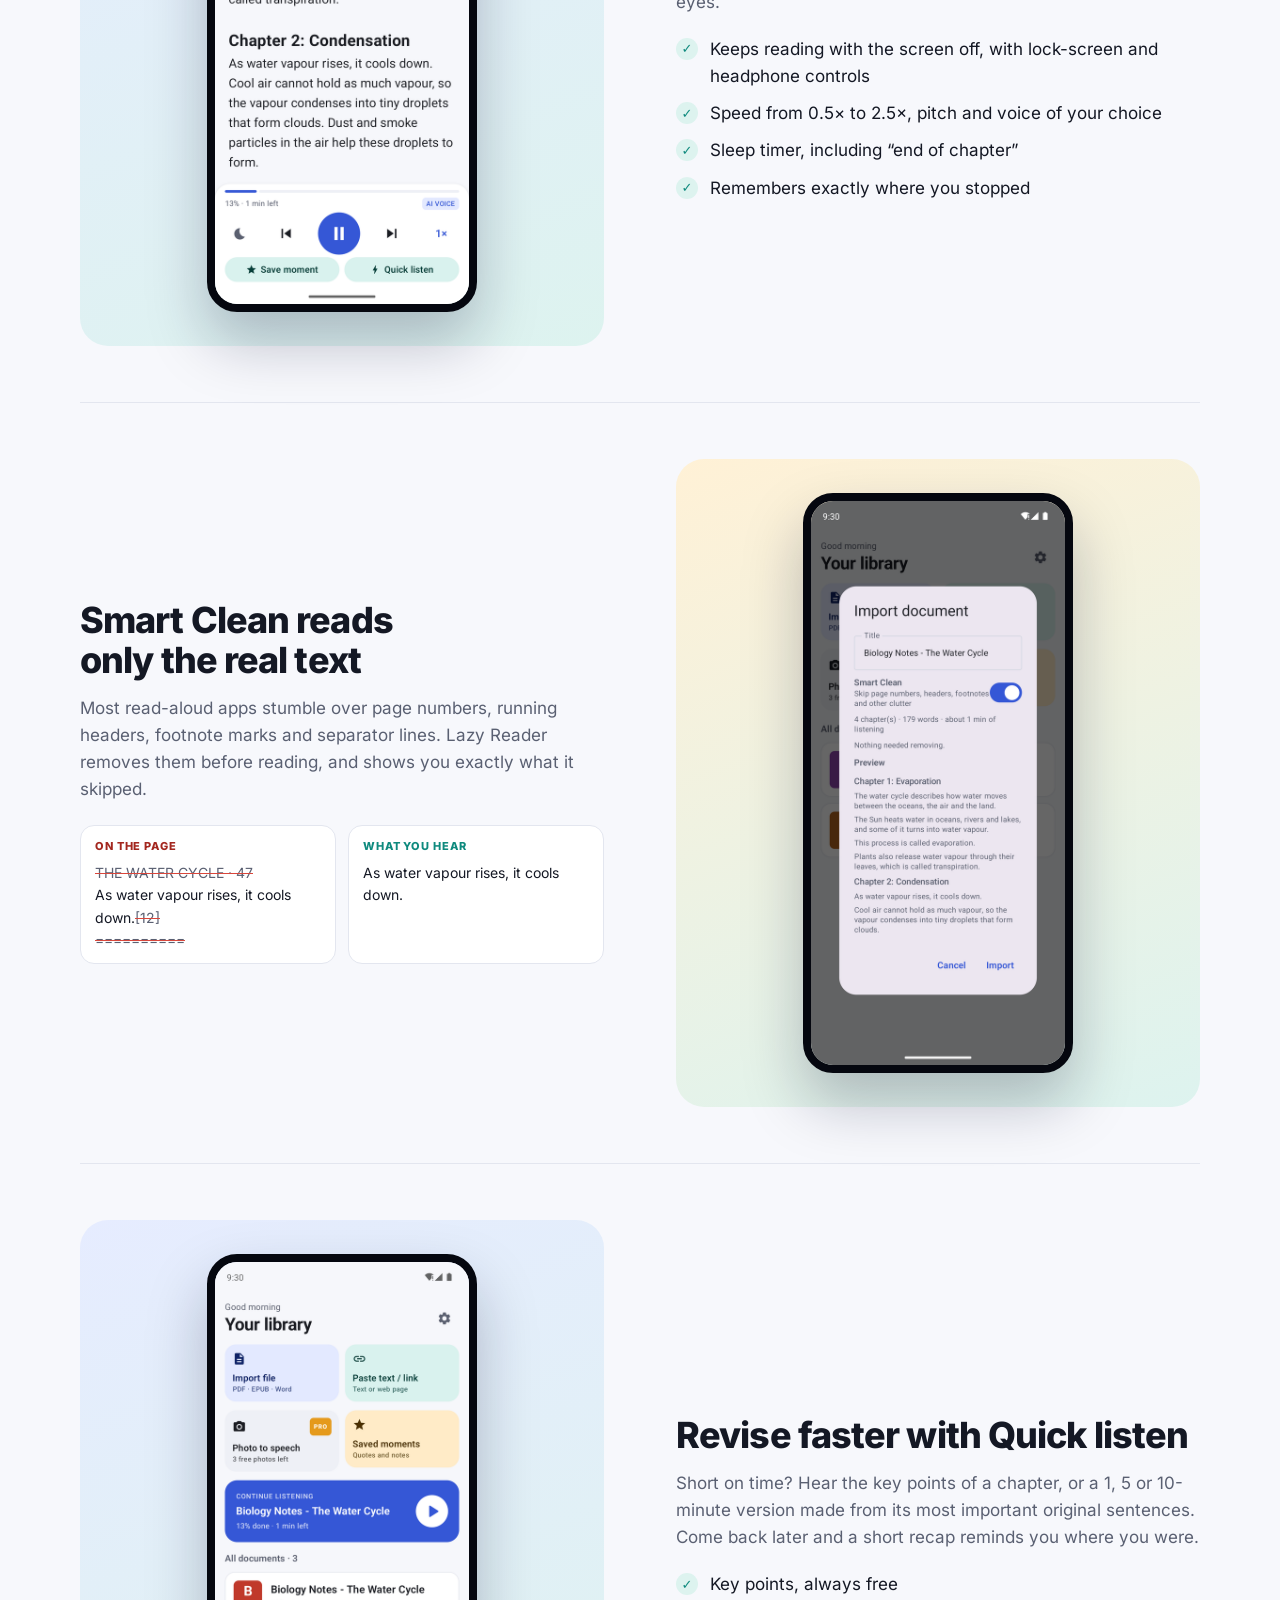
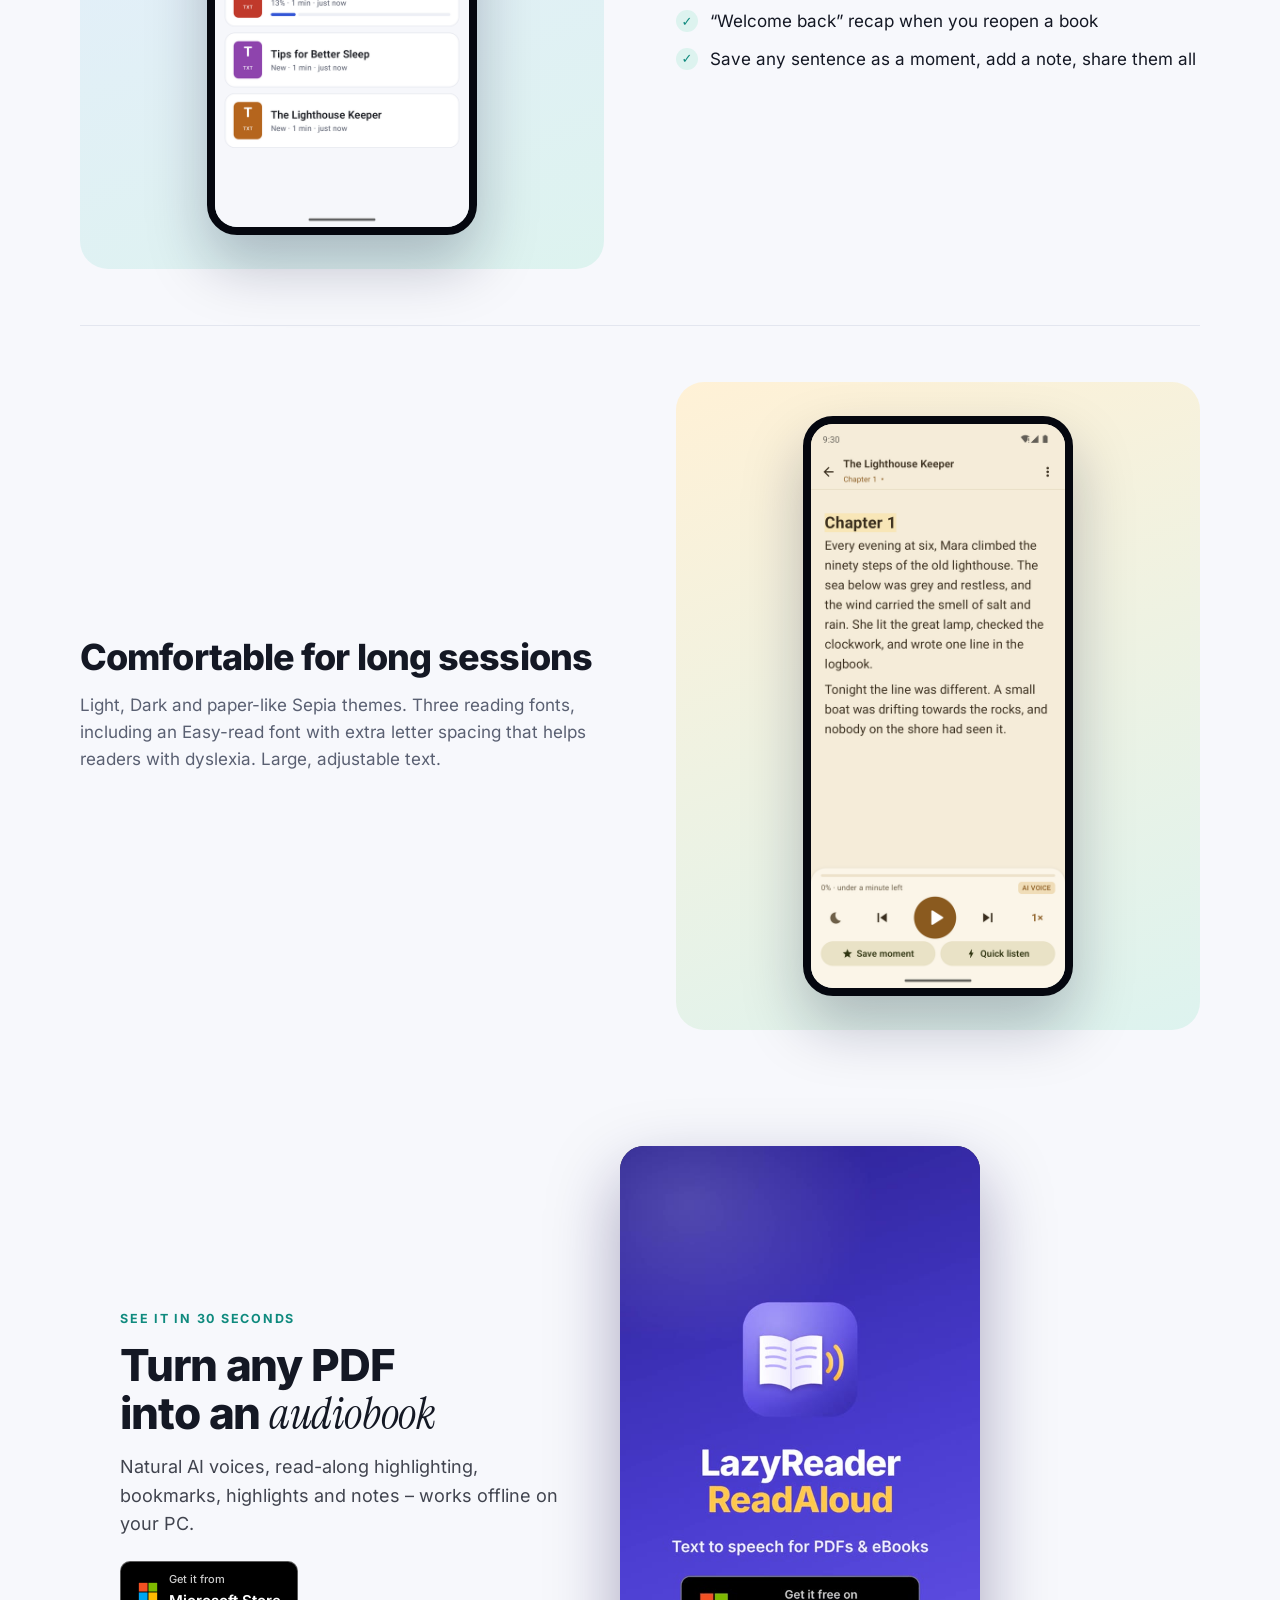
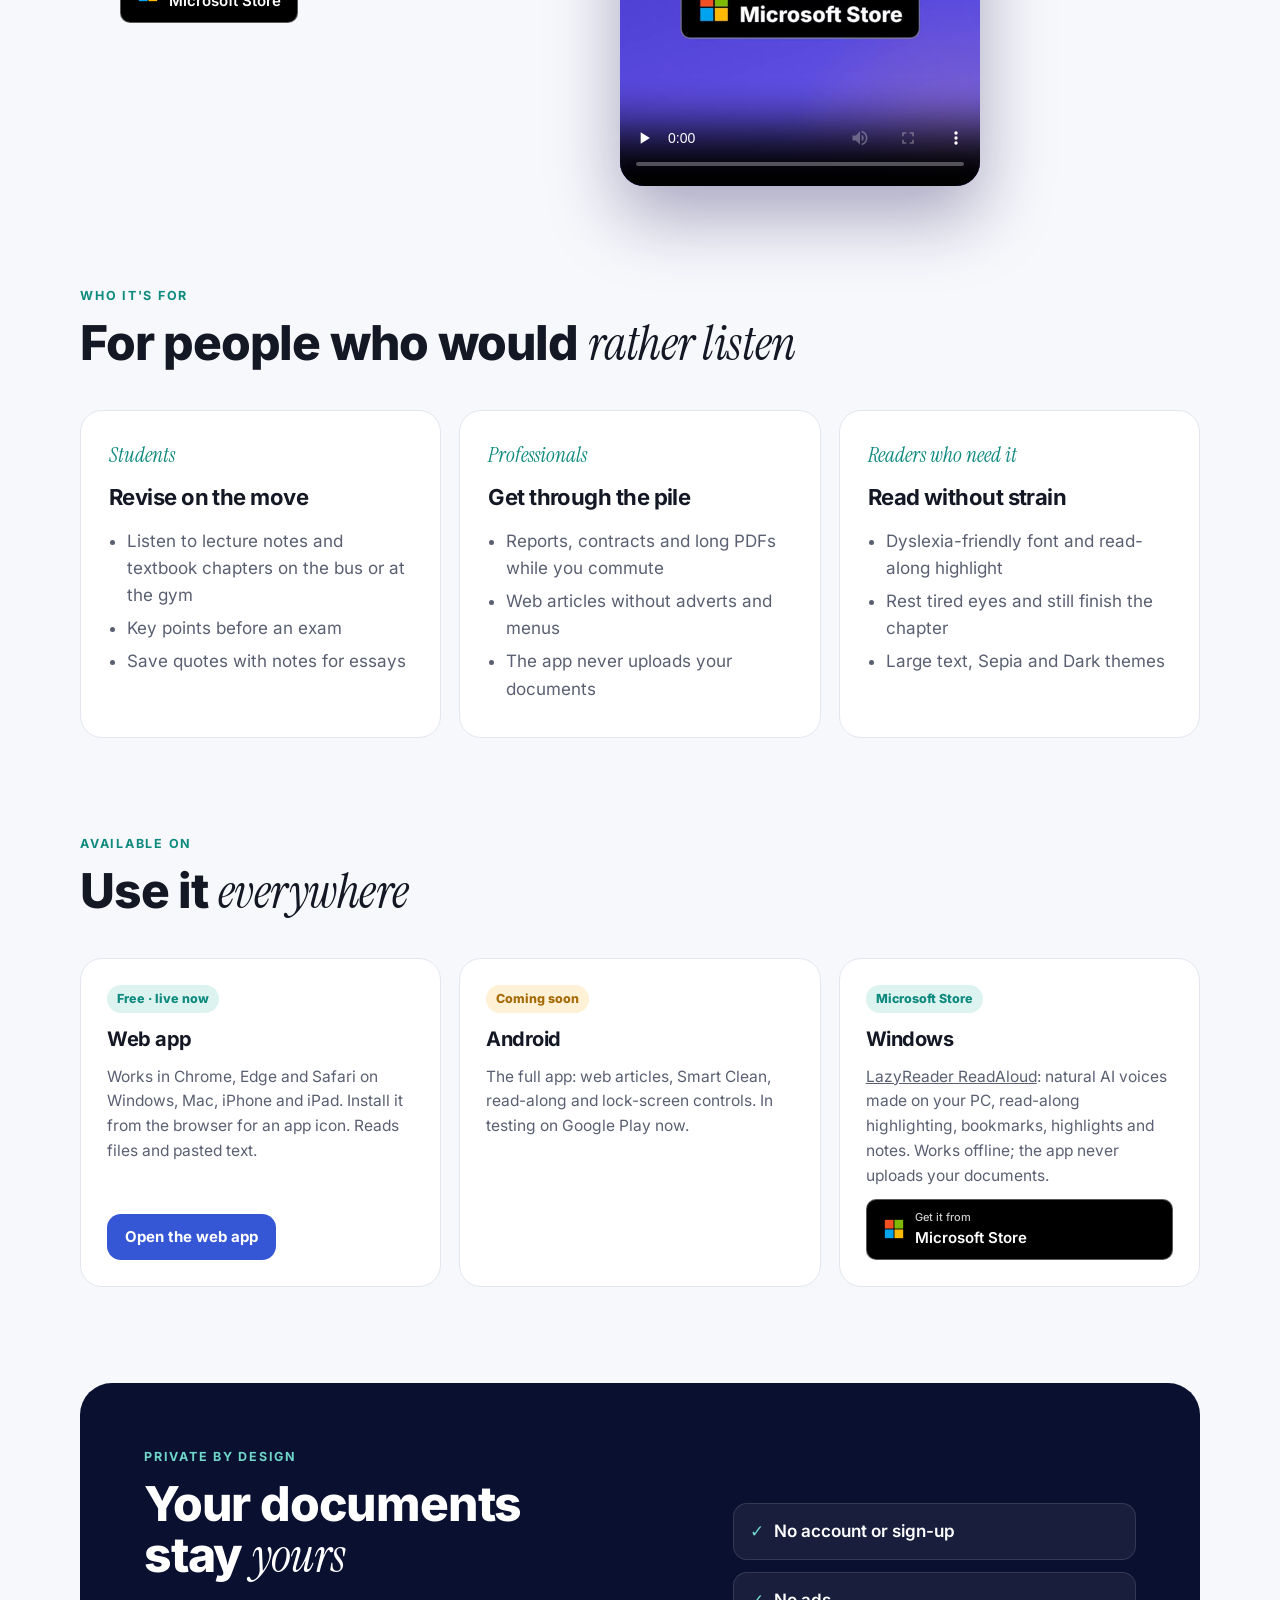
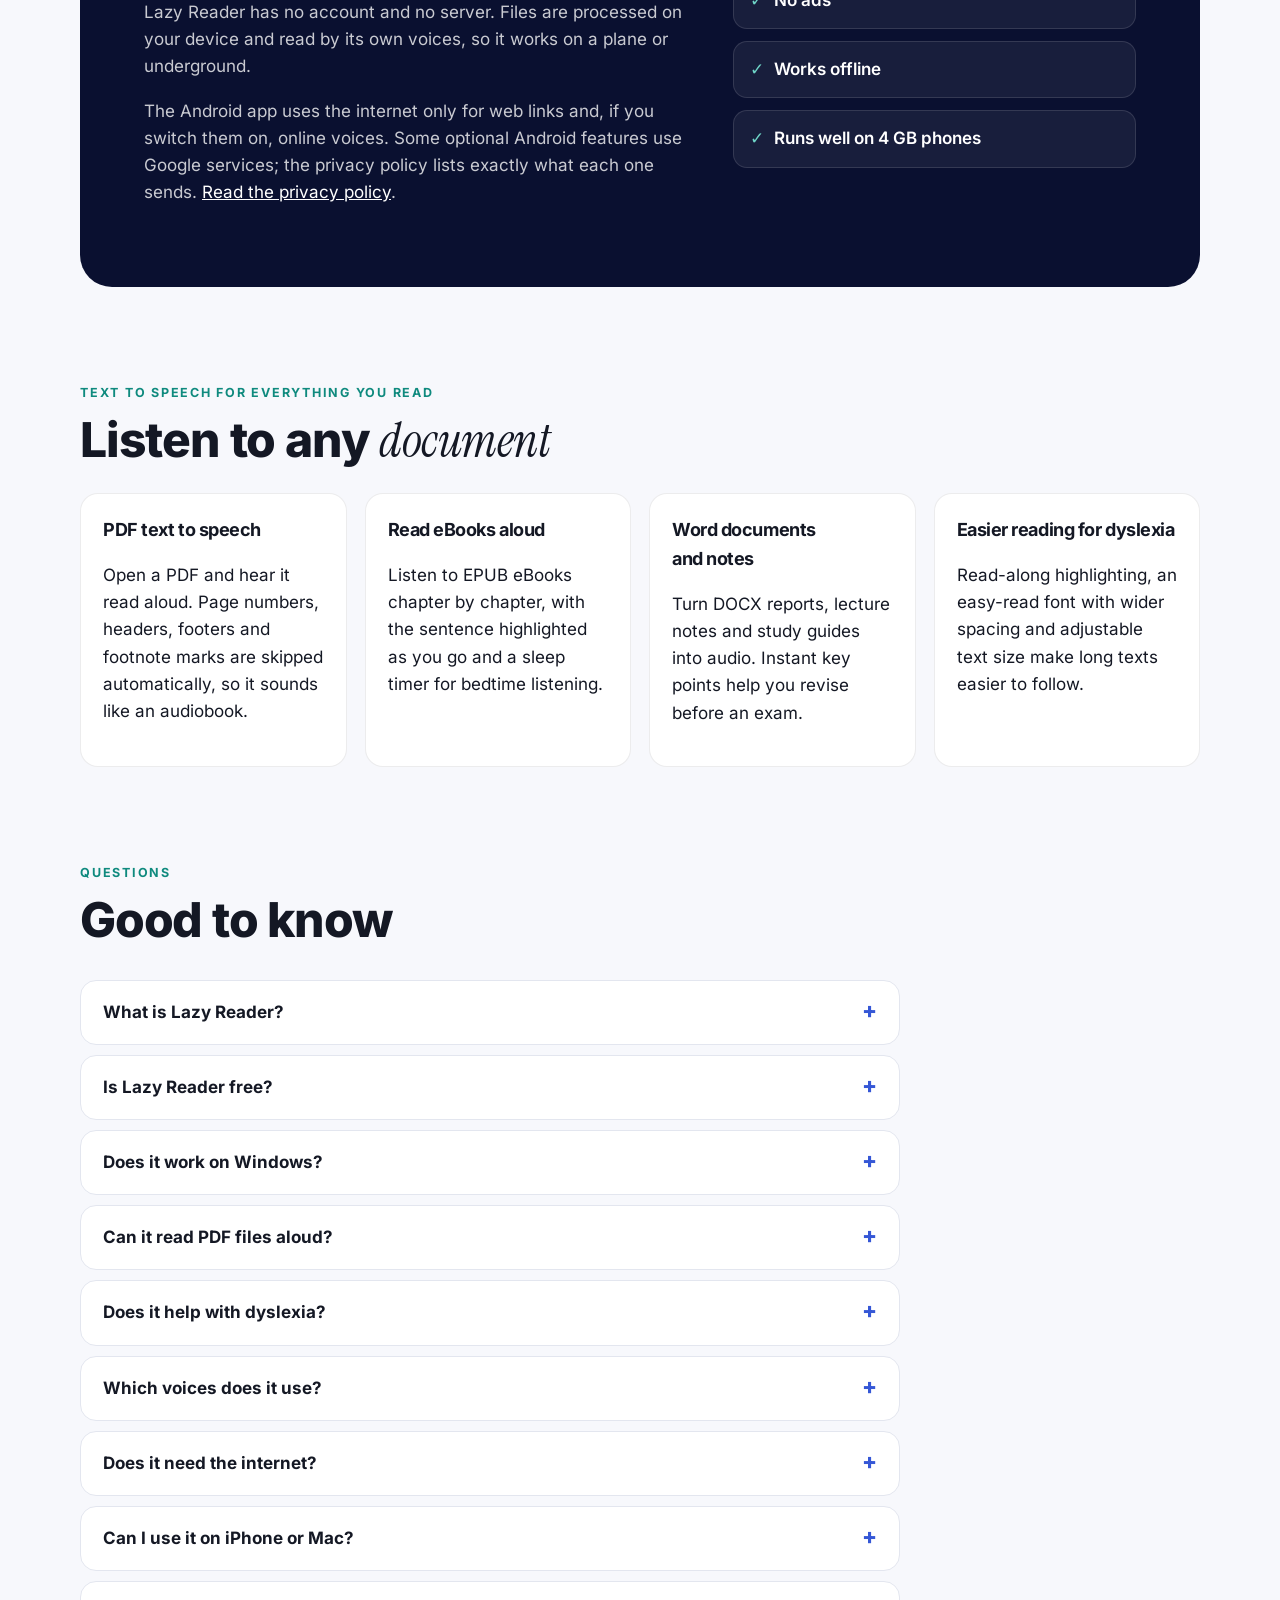
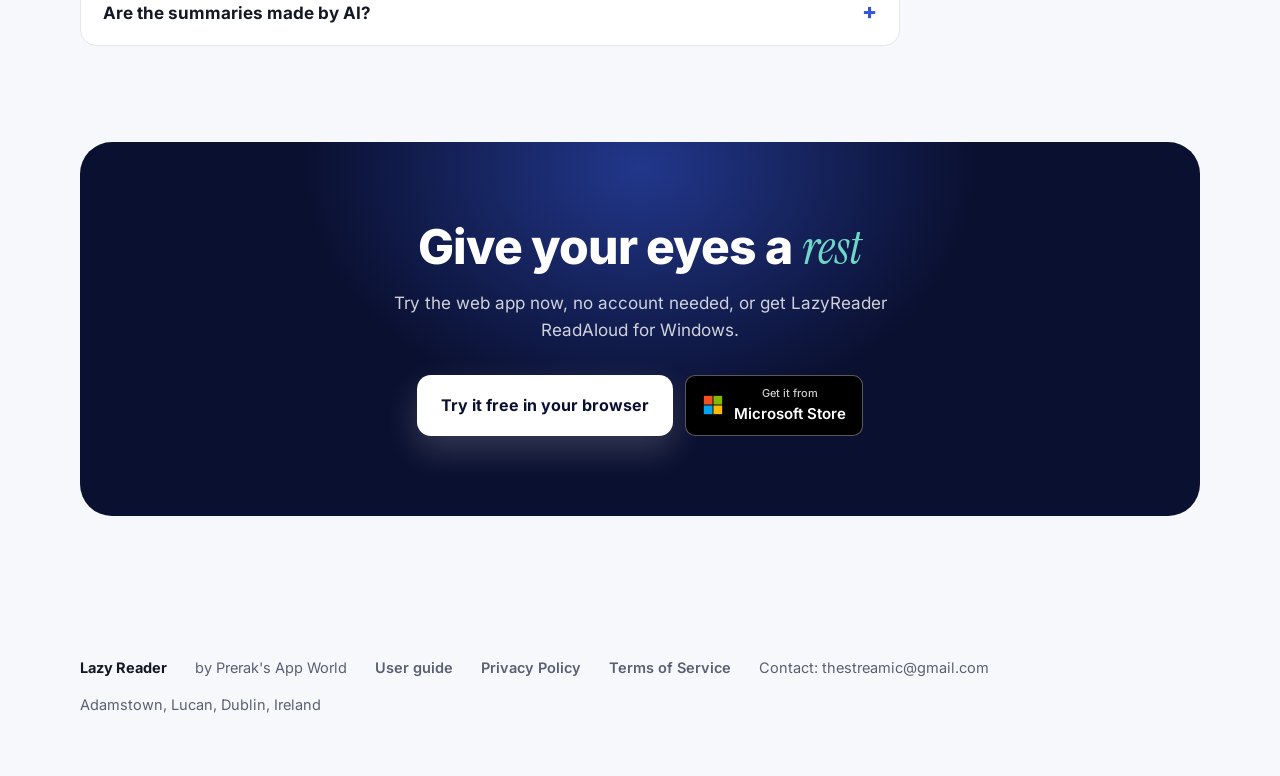
==== commit 1ff6eec9: "Safer privacy wording, original demo text in screenshots, updated Short Co-Authored-By: Claude Opus " ====
--- a/index.html
+++ b/index.html
@@ -2,7 +2,7 @@
 <html lang="en"><head><meta charset="utf-8"><meta name="viewport" content="width=device-width,initial-scale=1,viewport-fit=cover">
 <meta name="claude:viewport-fit-sides" content="cover">
 <title>Text to Speech Reader for PDF &amp; eBooks – Lazy Reader (Windows, Web)</title>
-<meta name="description" content="Listen to PDFs, eBooks and Word documents read aloud in natural AI voices. Read-along highlighting, bookmarks, highlights and notes. Offline and private. Get LazyReader ReadAloud free on the Microsoft Store or try it in your browser.">
+<meta name="description" content="Listen to PDFs, eBooks and Word documents read aloud in natural AI voices. Read-along highlighting, bookmarks, highlights and notes. Works offline. Get LazyReader ReadAloud free on the Microsoft Store or try it in your browser.">
 <link rel="canonical" href="https://lazyreader.thestreamic.in/">
 <meta name="robots" content="index,follow,max-image-preview:large">
 <meta name="theme-color" content="#0E1220">
@@ -16,7 +16,7 @@
 <meta name="twitter:title" content="Lazy Reader – Text to speech reader for PDFs and eBooks">
 <meta name="twitter:description" content="Listen to PDFs, eBooks and documents read aloud with read-along highlighting. Private and offline.">
 <meta name="twitter:image" content="https://lazyreader.thestreamic.in/assets/feature-graphic.png">
-<script type="application/ld+json">{"@context": "https://schema.org", "@graph": [{"@type": "SoftwareApplication", "name": "Lazy Reader", "alternateName": ["LazyReader ReadAloud", "Lazy Reader for Windows"], "applicationCategory": "UtilitiesApplication", "applicationSubCategory": "Text to speech reader", "operatingSystem": "Windows 10, Windows 11, Android, Web browser", "description": "Text to speech reader that reads PDFs, eBooks, Word documents and web articles aloud with read-along highlighting. Private and offline.", "url": "https://lazyreader.thestreamic.in/", "downloadUrl": "https://apps.microsoft.com/detail/9P0QN9WHNW99", "installUrl": "https://apps.microsoft.com/detail/9P0QN9WHNW99", "screenshot": "https://lazyreader.thestreamic.in/assets/screen-reader.png", "featureList": ["Text to speech for PDF, EPUB, DOCX, TXT and web pages", "Read-along sentence highlighting", "Smart Clean skips page numbers, headers and footers", "Natural voices, offline", "Instant key points and summaries", "Sleep timer and saved moments", "Bookmarks, 4-colour highlights and notes", "Notebook search across books", "Works offline on Windows 10 and 11"], "offers": {"@type": "Offer", "price": "0", "priceCurrency": "EUR", "description": "Free to download and try"}, "publisher": {"@type": "Organization", "name": "Prerak's App World", "email": "thestreamic@gmail.com"}, "image": "https://lazyreader.thestreamic.in/assets/app-icon.png", "sameAs": ["https://apps.microsoft.com/detail/9P0QN9WHNW99"]}, {"@type": "WebSite", "name": "Lazy Reader", "url": "https://lazyreader.thestreamic.in/"}, {"@type": "FAQPage", "mainEntity": [{"@type": "Question", "name": "What is Lazy Reader?", "acceptedAnswer": {"@type": "Answer", "text": "Lazy Reader is a text to speech reader. It reads PDFs, eBooks (EPUB), Word documents, notes and web articles aloud in natural voices and highlights the sentence you are hearing, like an audiobook for anything you read."}}, {"@type": "Question", "name": "Is Lazy Reader free?", "acceptedAnswer": {"@type": "Answer", "text": "Lazy Reader is free to download and try. While we launch, all features are free for a limited time. Some advanced features will later become part of an optional Pro upgrade; reading your documents aloud stays free."}}, {"@type": "Question", "name": "Does it work on Windows?", "acceptedAnswer": {"@type": "Answer", "text": "Yes. LazyReader ReadAloud for Windows is on the Microsoft Store. It uses natural AI voices generated on your PC, so it works offline and your documents are never uploaded."}}, {"@type": "Question", "name": "Can it read PDF files aloud?", "acceptedAnswer": {"@type": "Answer", "text": "Yes. Open a PDF and press Play. Smart Clean skips page numbers, headers, footers and footnote marks so you only hear the real text. Scanned PDFs (pictures of pages) are not supported yet."}}, {"@type": "Question", "name": "Does it help with dyslexia?", "acceptedAnswer": {"@type": "Answer", "text": "Many readers with dyslexia or tired eyes find listening with read-along highlighting easier. Lazy Reader also has an easy-read font with wider spacing and adjustable text size."}}]}, {"@type": "VideoObject", "name": "LazyReader ReadAloud: turn any PDF into an audiobook", "description": "30-second tour of LazyReader ReadAloud, the text to speech reader for Windows: natural AI voices, read-along highlighting, bookmarks, highlights and notes, offline and private.", "thumbnailUrl": "https://lazyreader.thestreamic.in/assets/video/short-poster.jpg", "contentUrl": "https://lazyreader.thestreamic.in/assets/video/lazyreader-readaloud-short.mp4", "uploadDate": "2026-11-27", "duration": "PT27S"}]}</script>
+<script type="application/ld+json">{"@context": "https://schema.org", "@graph": [{"@type": "SoftwareApplication", "name": "Lazy Reader", "alternateName": ["LazyReader ReadAloud", "Lazy Reader for Windows"], "applicationCategory": "UtilitiesApplication", "applicationSubCategory": "Text to speech reader", "operatingSystem": "Windows 10, Windows 11, Android, Web browser", "description": "Text to speech reader that reads PDFs, eBooks, Word documents and web articles aloud with read-along highlighting. Private and offline.", "url": "https://lazyreader.thestreamic.in/", "downloadUrl": "https://apps.microsoft.com/detail/9P0QN9WHNW99", "installUrl": "https://apps.microsoft.com/detail/9P0QN9WHNW99", "screenshot": "https://lazyreader.thestreamic.in/assets/screen-reader.png", "featureList": ["Text to speech for PDF, EPUB, DOCX, TXT and web pages", "Read-along sentence highlighting", "Smart Clean skips page numbers, headers and footers", "Natural voices, offline", "Instant key points and summaries", "Sleep timer and saved moments", "Bookmarks, 4-colour highlights and notes", "Notebook search across books", "Works offline on Windows 10 and 11"], "offers": {"@type": "Offer", "price": "0", "priceCurrency": "EUR", "description": "Free to download and try"}, "publisher": {"@type": "Organization", "name": "Prerak's App World", "email": "thestreamic@gmail.com"}, "image": "https://lazyreader.thestreamic.in/assets/app-icon.png", "sameAs": ["https://apps.microsoft.com/detail/9P0QN9WHNW99"]}, {"@type": "WebSite", "name": "Lazy Reader", "url": "https://lazyreader.thestreamic.in/"}, {"@type": "FAQPage", "mainEntity": [{"@type": "Question", "name": "What is Lazy Reader?", "acceptedAnswer": {"@type": "Answer", "text": "Lazy Reader is a text to speech reader. It reads PDFs, eBooks (EPUB), Word documents, notes and web articles aloud in natural voices and highlights the sentence you are hearing, like an audiobook for anything you read."}}, {"@type": "Question", "name": "Is Lazy Reader free?", "acceptedAnswer": {"@type": "Answer", "text": "Lazy Reader is free to download and try. While we launch, all features are free for a limited time. Some advanced features will later become part of an optional Pro upgrade; reading your documents aloud stays free."}}, {"@type": "Question", "name": "Does it work on Windows?", "acceptedAnswer": {"@type": "Answer", "text": "Yes. LazyReader ReadAloud for Windows is on the Microsoft Store. It uses natural AI voices generated on your PC, so it works offline and the app never uploads your documents."}}, {"@type": "Question", "name": "Can it read PDF files aloud?", "acceptedAnswer": {"@type": "Answer", "text": "Yes. Open a PDF and press Play. Smart Clean skips page numbers, headers, footers and footnote marks so you only hear the real text. Scanned PDFs (pictures of pages) are not supported yet."}}, {"@type": "Question", "name": "Does it help with dyslexia?", "acceptedAnswer": {"@type": "Answer", "text": "Many readers with dyslexia or tired eyes find listening with read-along highlighting easier. Lazy Reader also has an easy-read font with wider spacing and adjustable text size."}}]}, {"@type": "VideoObject", "name": "LazyReader ReadAloud: turn any PDF into an audiobook", "description": "30-second tour of LazyReader ReadAloud, the text to speech reader for Windows: natural AI voices, read-along highlighting, bookmarks, highlights and notes. Works offline.", "thumbnailUrl": "https://lazyreader.thestreamic.in/assets/video/short-poster.jpg", "contentUrl": "https://lazyreader.thestreamic.in/assets/video/lazyreader-readaloud-short.mp4", "uploadDate": "2026-11-27", "duration": "PT27S"}]}</script>
 <link rel="icon" href="assets/favicon-48.png" sizes="48x48">
 <link rel="apple-touch-icon" href="assets/apple-touch-icon.png">
 <style>/* fonts are self-hosted: no requests to Google Fonts */
@@ -223,7 +223,8 @@
         <a class="store-badge" style="padding:12px 18px" href="https://apps.microsoft.com/detail/9P0QN9WHNW99" rel="noopener"><svg width="22" height="22" viewBox="0 0 24 24" aria-hidden="true"><path fill="#F25022" d="M2 2h9.5v9.5H2z"/><path fill="#7FBA00" d="M12.5 2H22v9.5h-9.5z"/><path fill="#00A4EF" d="M2 12.5h9.5V22H2z"/><path fill="#FFB900" d="M12.5 12.5H22V22h-9.5z"/></svg><span><small>Get it from</small>Microsoft Store</span></a>
         <a class="btn btn-ghost" href="#platforms"><svg viewBox="0 0 24 24"><path fill="currentColor" d="M3.6 2.2c-.3.3-.5.8-.5 1.4v16.8c0 .6.2 1.1.5 1.4l9.5-9.8-9.5-9.8zm10.6 8.7 2.6-2.7L5.4 1.7c-.3-.2-.7-.2-1 0l9.8 9.2zm0 2.2-9.8 9.2c.3.2.7.2 1 0l11.4-6.5-2.6-2.7zm6.4-2.9-2.9-1.7-2.8 2.9 2.8 2.9 2.9-1.7c.8-.5.8-1.9 0-2.4z"/></svg>Google Play <small>coming soon</small></a>
       </div>
-      <div class="trust"><span>No account</span><span>Works offline</span><span>No ads</span><span>Files stay on your device</span></div>
+      <div class="trust"><span>No account</span><span>Works offline</span><span>No ads</span><span>The app never uploads your files</span></div>
+      <p style="margin:10px 0 0;font-size:13px;color:rgba(255,255,255,.6)">If you choose an online voice in your browser or on Android, the text being read is sent to that voice provider. <a href="privacy.html#platforms" style="color:inherit">Details</a></p>
     </div>
     <div class="stage" aria-label="Lazy Reader preview">
       <div class="phone"><img src="assets/screen-reader.png" alt="Lazy Reader reading biology notes aloud with the sentence highlighted"></div>
@@ -304,7 +305,7 @@
   <div class="short-in">
     <div class="short-text"><div class="eyebrow">See it in 30 seconds</div>
       <h2 id="short-h">Turn any PDF into an <span class="serif">audiobook</span></h2>
-      <p>Natural AI voices, read-along highlighting, bookmarks, highlights and notes – offline and private on your PC.</p>
+      <p>Natural AI voices, read-along highlighting, bookmarks, highlights and notes – works offline on your PC.</p>
       <a class="store-badge" href="https://apps.microsoft.com/detail/9P0QN9WHNW99" rel="noopener"><svg width="22" height="22" viewBox="0 0 24 24" aria-hidden="true"><path fill="#F25022" d="M2 2h9.5v9.5H2z"/><path fill="#7FBA00" d="M12.5 2H22v9.5h-9.5z"/><path fill="#00A4EF" d="M2 12.5h9.5V22H2z"/><path fill="#FFB900" d="M12.5 12.5H22V22h-9.5z"/></svg><span><small>Get it from</small>Microsoft Store</span></a></div>
     <video class="short-video" src="assets/video/lazyreader-readaloud-short.mp4" poster="assets/video/short-poster.jpg" controls playsinline preload="none" width="360" height="640" aria-label="LazyReader ReadAloud 30-second video"></video>
   </div>
@@ -317,7 +318,7 @@
       <article><div class="who">Students</div><h3>Revise on the move</h3>
         <ul><li>Listen to lecture notes and textbook chapters on the bus or at the gym</li><li>Key points before an exam</li><li>Save quotes with notes for essays</li></ul></article>
       <article><div class="who">Professionals</div><h3>Get through the pile</h3>
-        <ul><li>Reports, contracts and long PDFs while you commute</li><li>Web articles without adverts and menus</li><li>Documents stay on your device</li></ul></article>
+        <ul><li>Reports, contracts and long PDFs while you commute</li><li>Web articles without adverts and menus</li><li>The app never uploads your documents</li></ul></article>
       <article><div class="who">Readers who need it</div><h3>Read without strain</h3>
         <ul><li>Dyslexia-friendly font and read-along highlight</li><li>Rest tired eyes and still finish the chapter</li><li>Large text, Sepia and Dark themes</li></ul></article>
     </div>
@@ -331,7 +332,7 @@
     <div class="plat">
       <article><span class="status live">Free · live now</span><h3>Web app</h3><p>Works in Chrome, Edge and Safari on Windows, Mac, iPhone and iPad. Install it from the browser for an app icon. Reads files and pasted text.</p><a class="btn" href="app/">Open the web app</a></article>
       <article><span class="status soon">Coming soon</span><h3>Android</h3><p>The full app: web articles, Smart Clean, read-along and lock-screen controls. In testing on Google Play now.</p></article>
-      <article><span class="status live">Microsoft Store</span><h3>Windows</h3><p><a href="windows.html" style="color:inherit">LazyReader ReadAloud</a>: natural AI voices made on your PC, read-along highlighting, bookmarks, highlights and notes. Works offline; your documents are never uploaded.</p><a class="store-badge" href="https://apps.microsoft.com/detail/9P0QN9WHNW99" rel="noopener"><svg width="22" height="22" viewBox="0 0 24 24" aria-hidden="true"><path fill="#F25022" d="M2 2h9.5v9.5H2z"/><path fill="#7FBA00" d="M12.5 2H22v9.5h-9.5z"/><path fill="#00A4EF" d="M2 12.5h9.5V22H2z"/><path fill="#FFB900" d="M12.5 12.5H22V22h-9.5z"/></svg><span><small>Get it from</small>Microsoft Store</span></a></article>
+      <article><span class="status live">Microsoft Store</span><h3>Windows</h3><p><a href="windows.html" style="color:inherit">LazyReader ReadAloud</a>: natural AI voices made on your PC, read-along highlighting, bookmarks, highlights and notes. Works offline; the app never uploads your documents.</p><a class="store-badge" href="https://apps.microsoft.com/detail/9P0QN9WHNW99" rel="noopener"><svg width="22" height="22" viewBox="0 0 24 24" aria-hidden="true"><path fill="#F25022" d="M2 2h9.5v9.5H2z"/><path fill="#7FBA00" d="M12.5 2H22v9.5h-9.5z"/><path fill="#00A4EF" d="M2 12.5h9.5V22H2z"/><path fill="#FFB900" d="M12.5 12.5H22V22h-9.5z"/></svg><span><small>Get it from</small>Microsoft Store</span></a></article>
     </div>
   </div>
 </section>
@@ -368,7 +369,7 @@
     <div class="eyebrow">Questions</div>
     <h2>Good to know</h2>
     <div class="faq">
-      <details><summary>What is Lazy Reader?</summary><p>Lazy Reader is a text to speech reader. It reads PDFs, eBooks (EPUB), Word documents, notes and web articles aloud in natural voices and highlights the sentence you are hearing, like an audiobook for anything you read.</p></details><details><summary>Is Lazy Reader free?</summary><p>Lazy Reader is free to download and try. While we launch, all features are free for a limited time. Some advanced features will later become part of an optional Pro upgrade; reading your documents aloud stays free.</p></details><details><summary>Does it work on Windows?</summary><p>Yes. LazyReader ReadAloud for Windows is on the Microsoft Store. It uses natural AI voices generated on your PC, so it works offline and your documents are never uploaded.</p></details><details><summary>Can it read PDF files aloud?</summary><p>Yes. Open a PDF and press Play. Smart Clean skips page numbers, headers, footers and footnote marks so you only hear the real text. Scanned PDFs (pictures of pages) are not supported yet.</p></details><details><summary>Does it help with dyslexia?</summary><p>Many readers with dyslexia or tired eyes find listening with read-along highlighting easier. Lazy Reader also has an easy-read font with wider spacing and adjustable text size.</p></details>      <details><summary>Which voices does it use?</summary><p>Your device's own text-to-speech voices. On Android, install or update “Speech Services by Google” for the best sound. In the browser, Edge and Chrome offer the most natural voices and Safari uses Apple's voices.</p></details>
+      <details><summary>What is Lazy Reader?</summary><p>Lazy Reader is a text to speech reader. It reads PDFs, eBooks (EPUB), Word documents, notes and web articles aloud in natural voices and highlights the sentence you are hearing, like an audiobook for anything you read.</p></details><details><summary>Is Lazy Reader free?</summary><p>Lazy Reader is free to download and try. While we launch, all features are free for a limited time. Some advanced features will later become part of an optional Pro upgrade; reading your documents aloud stays free.</p></details><details><summary>Does it work on Windows?</summary><p>Yes. LazyReader ReadAloud for Windows is on the Microsoft Store. It uses natural AI voices generated on your PC, so it works offline and the app never uploads your documents.</p></details><details><summary>Can it read PDF files aloud?</summary><p>Yes. Open a PDF and press Play. Smart Clean skips page numbers, headers, footers and footnote marks so you only hear the real text. Scanned PDFs (pictures of pages) are not supported yet.</p></details><details><summary>Does it help with dyslexia?</summary><p>Many readers with dyslexia or tired eyes find listening with read-along highlighting easier. Lazy Reader also has an easy-read font with wider spacing and adjustable text size.</p></details>      <details><summary>Which voices does it use?</summary><p>Your device's own text-to-speech voices. On Android, install or update “Speech Services by Google” for the best sound. In the browser, Edge and Chrome offer the most natural voices and Safari uses Apple's voices.</p></details>
       <details><summary>Does it need the internet?</summary><p>No. Files and pasted text are read offline. The internet is only used for web links and optional online voices.</p></details>            <details><summary>Can I use it on iPhone or Mac?</summary><p>Yes, with the web app in Safari, Chrome or Edge. It reads files and pasted text with highlighting, summaries and saved moments. Web links are an Android feature for now.</p></details>
       <details><summary>Are the summaries made by AI?</summary><p>Quick listen picks the most important original sentences on your device. It does not rewrite your text or send it anywhere.</p></details>
     </div>
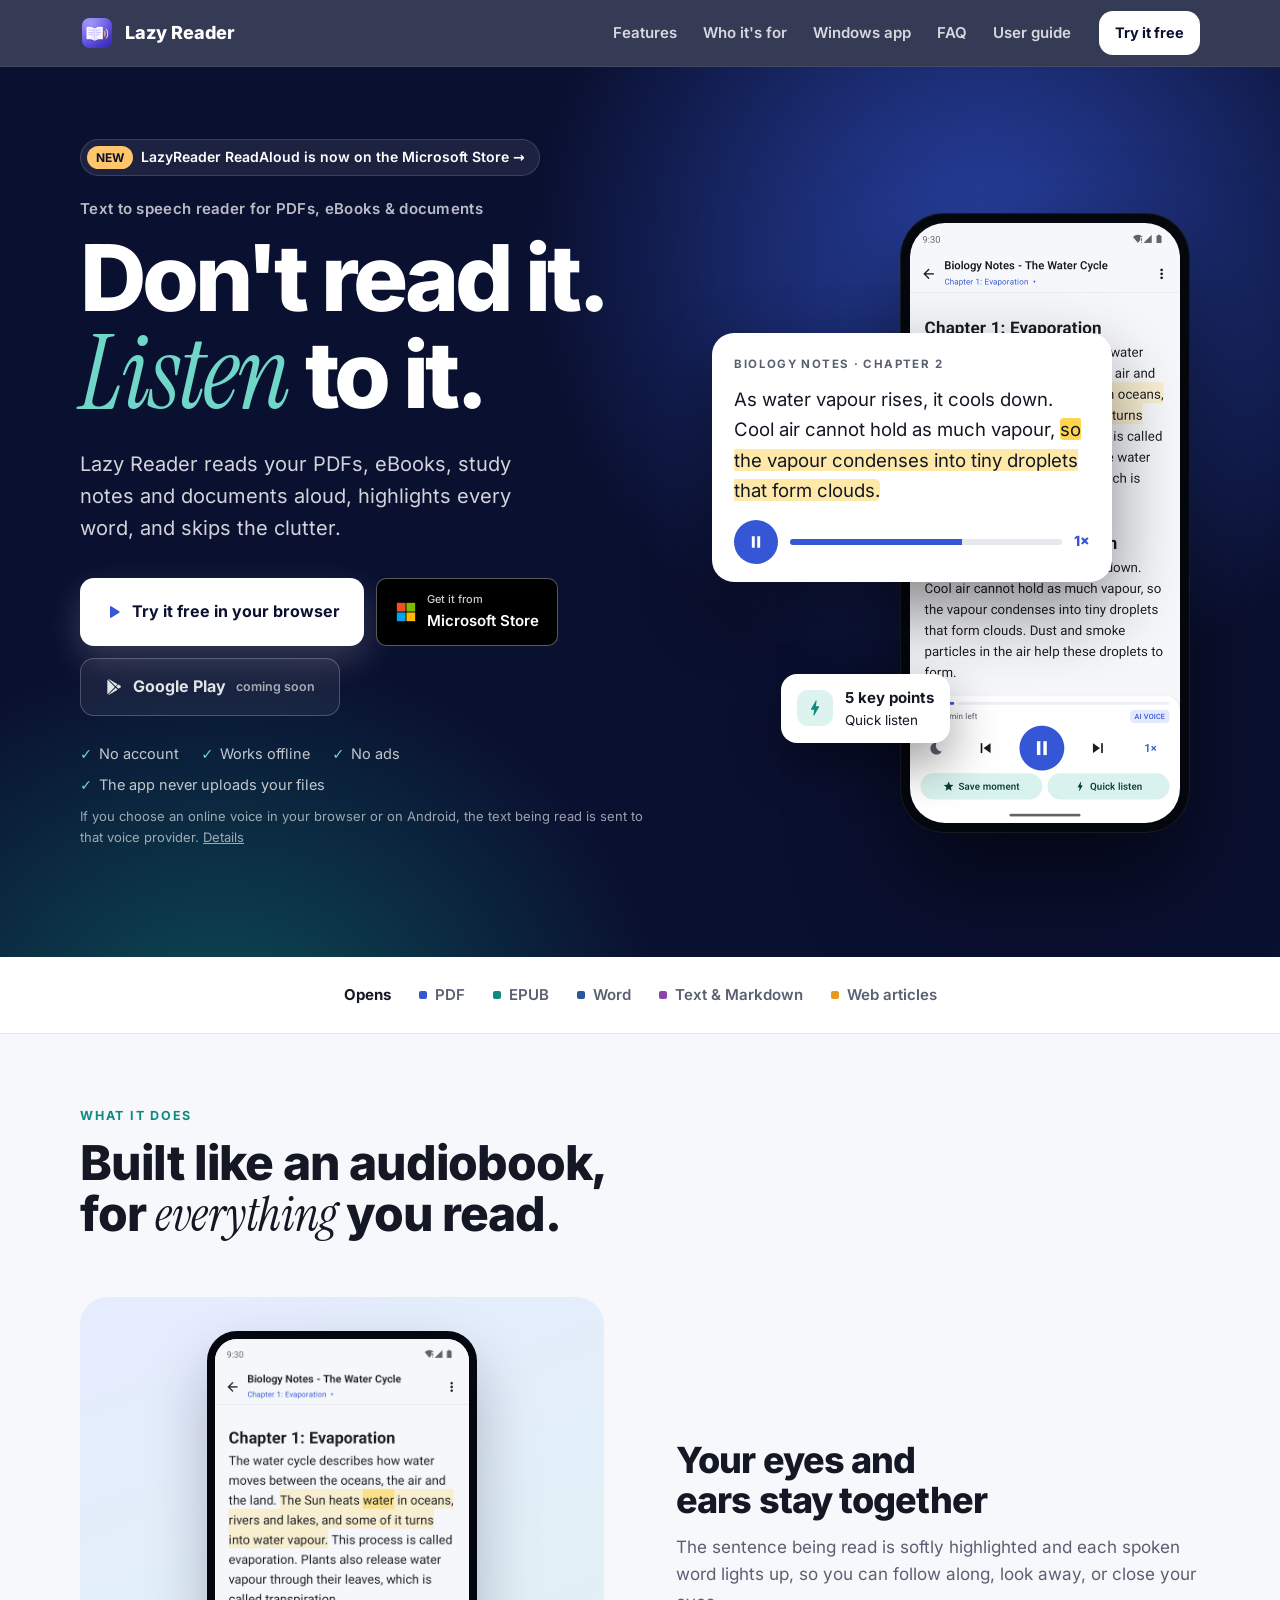
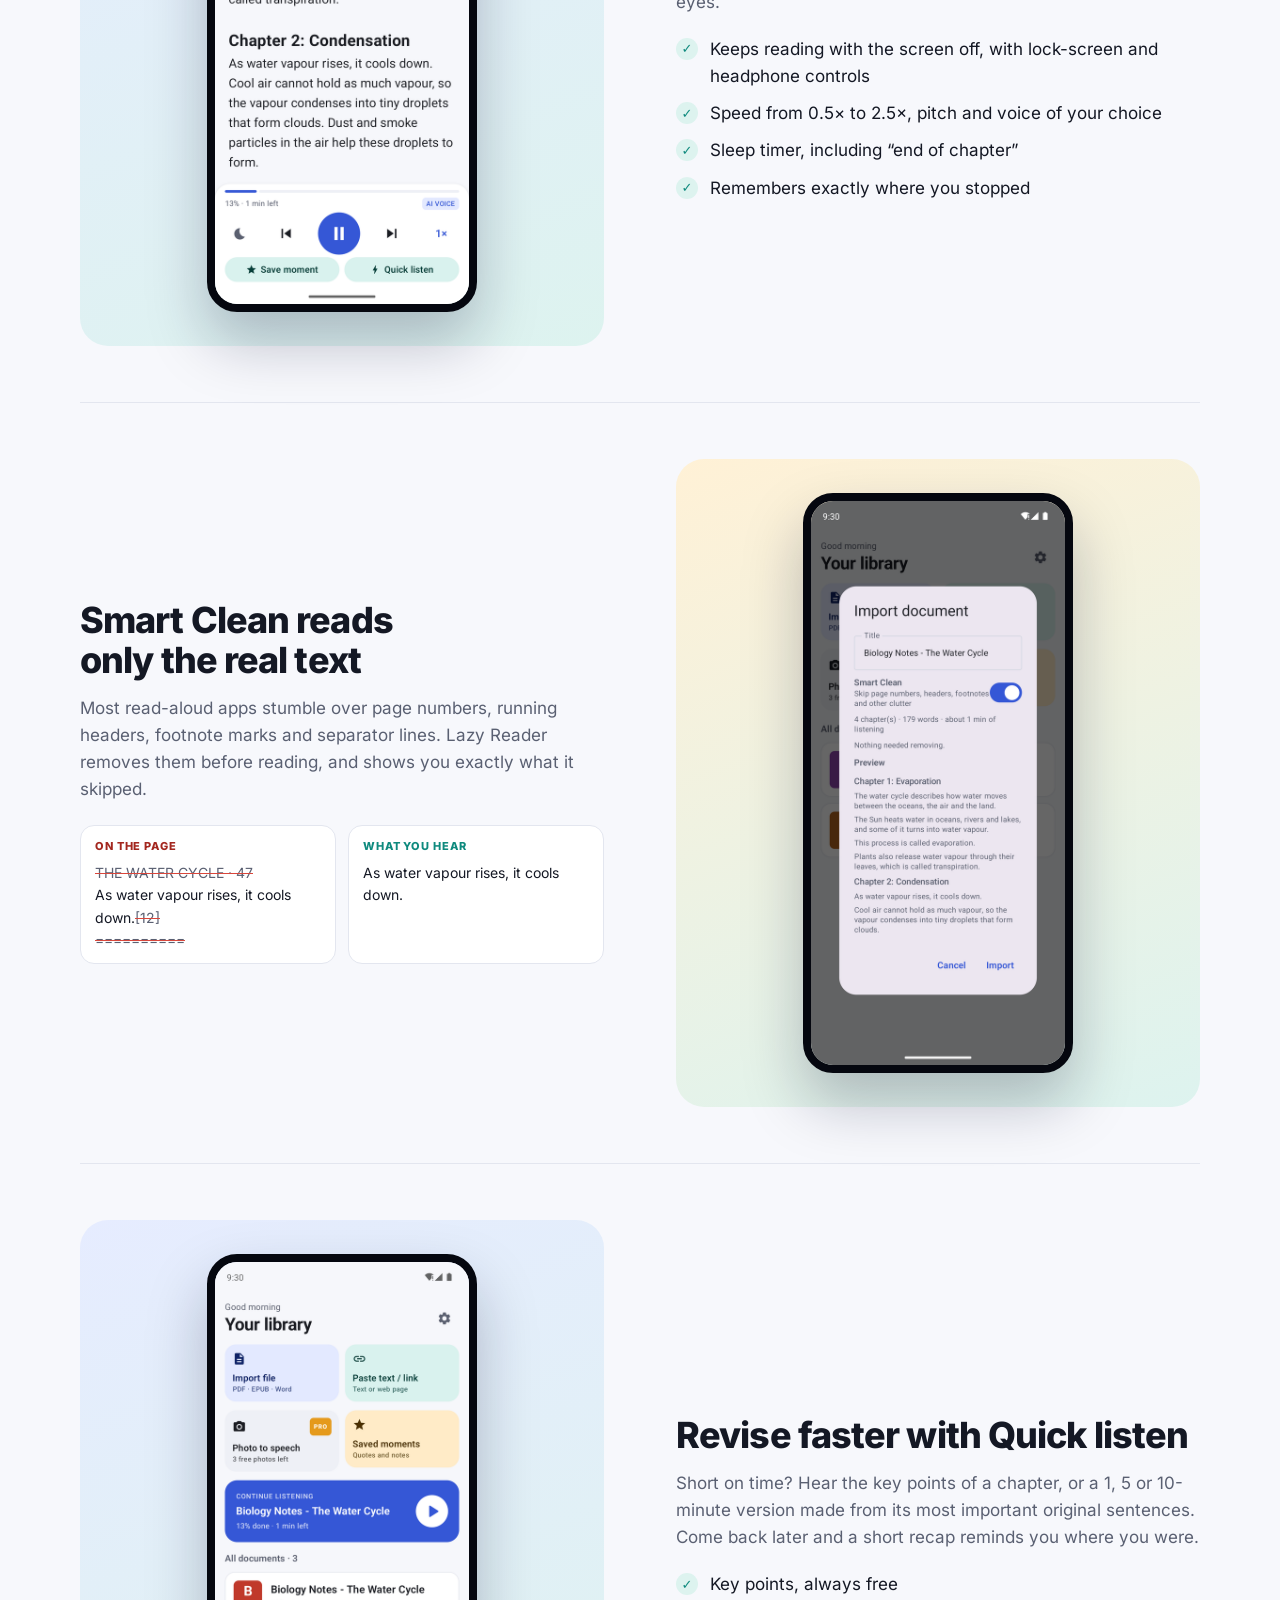
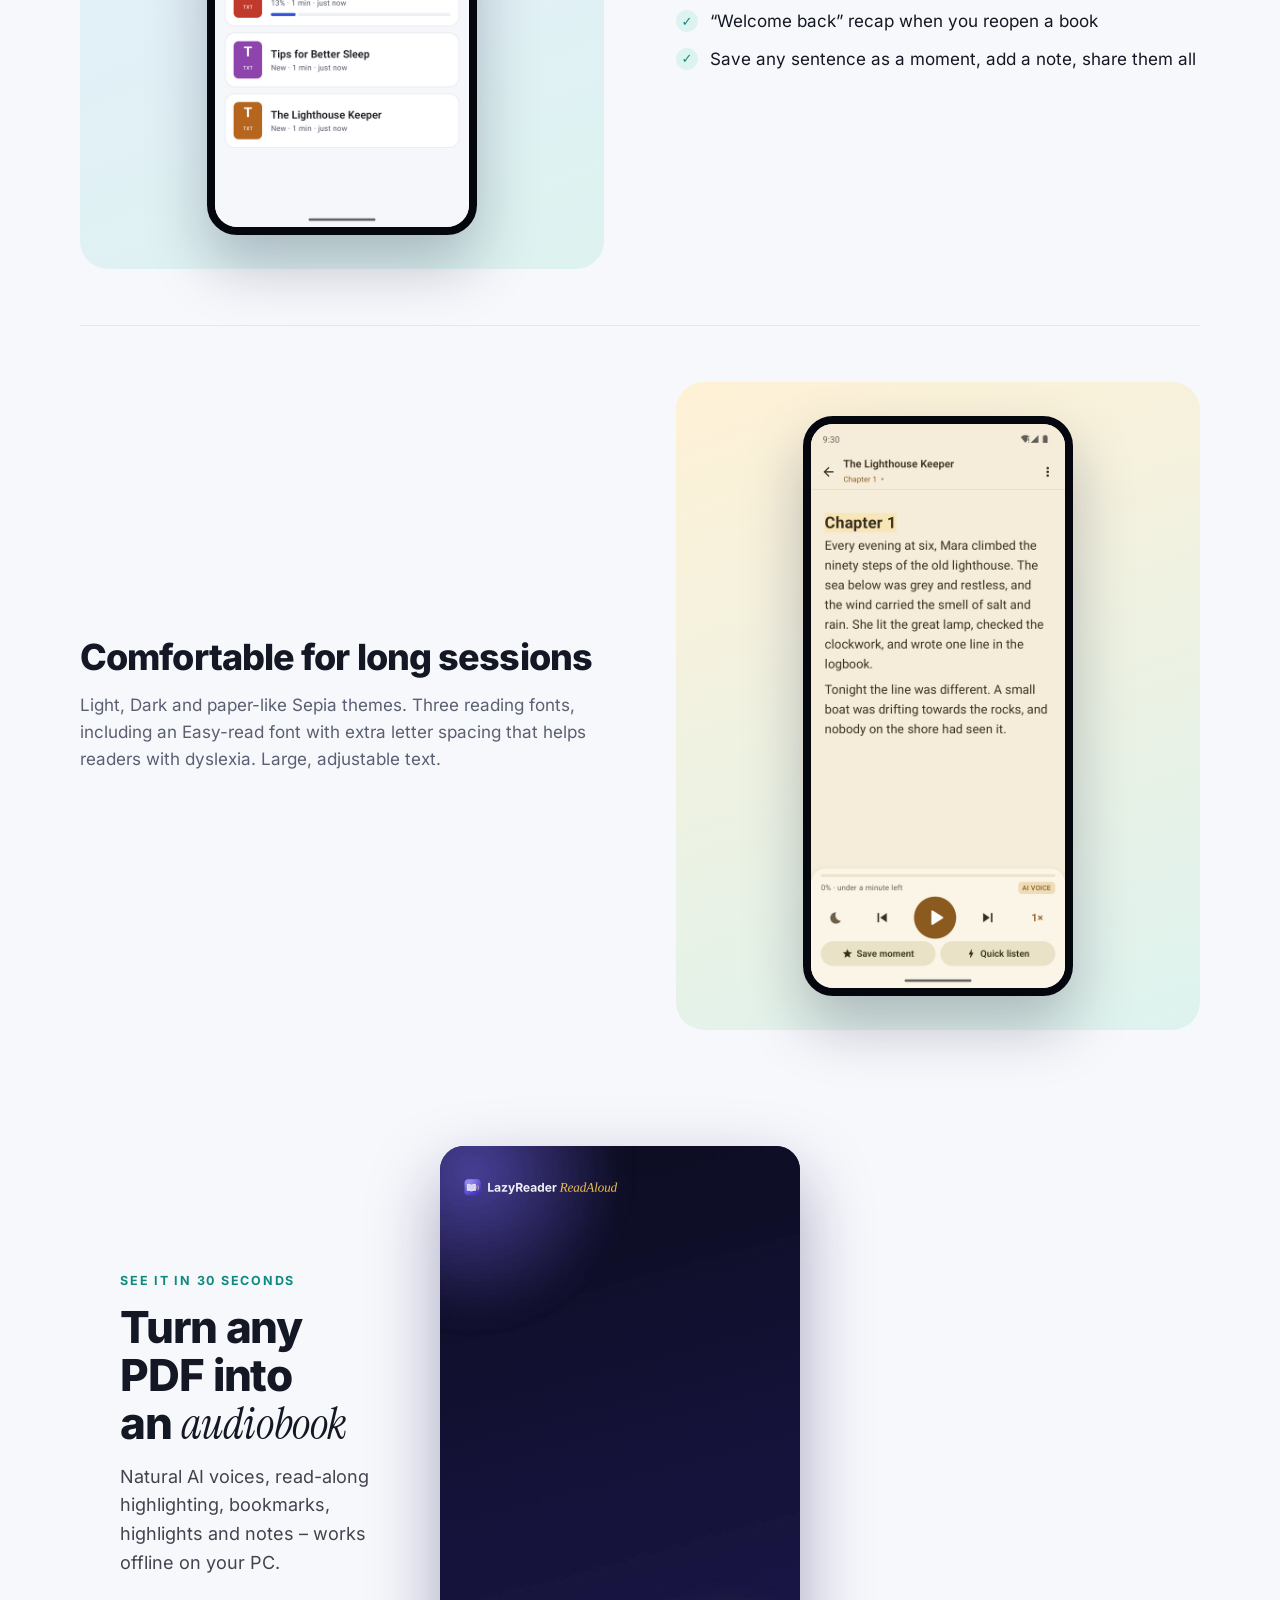
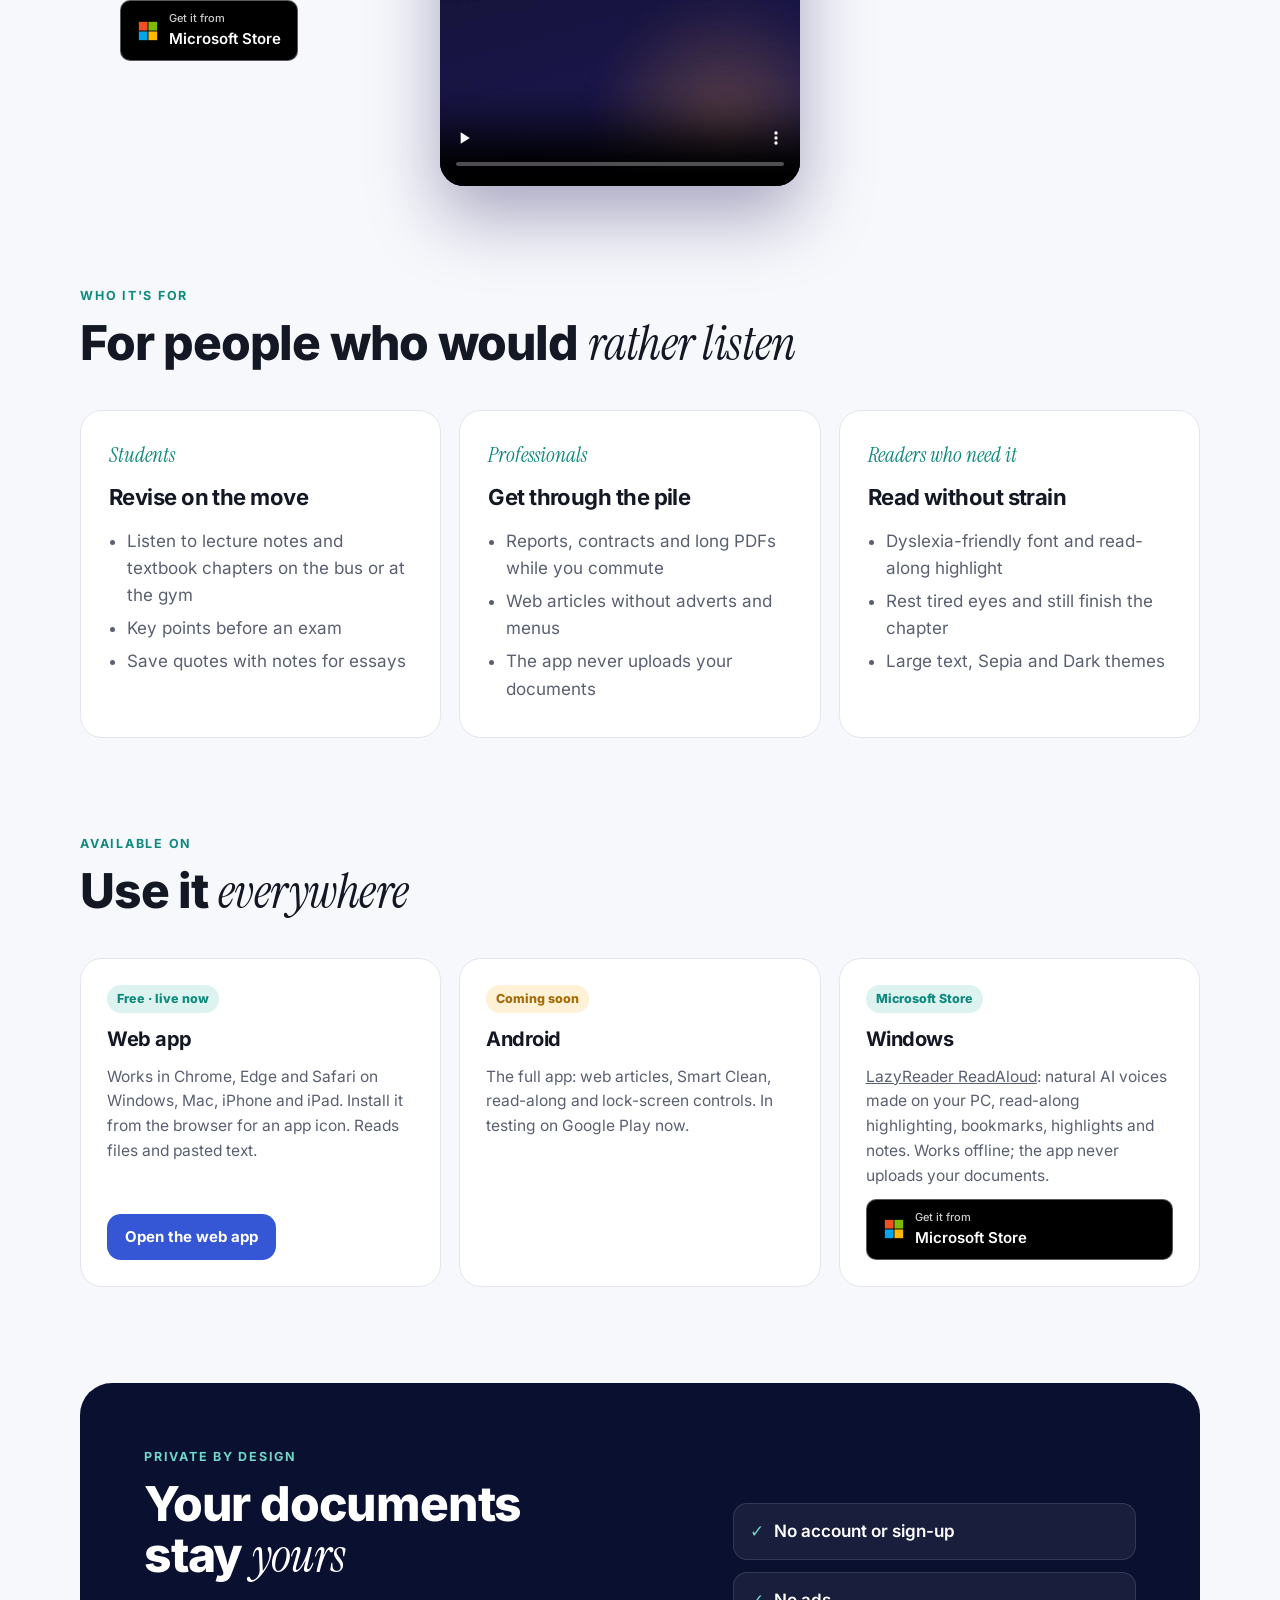
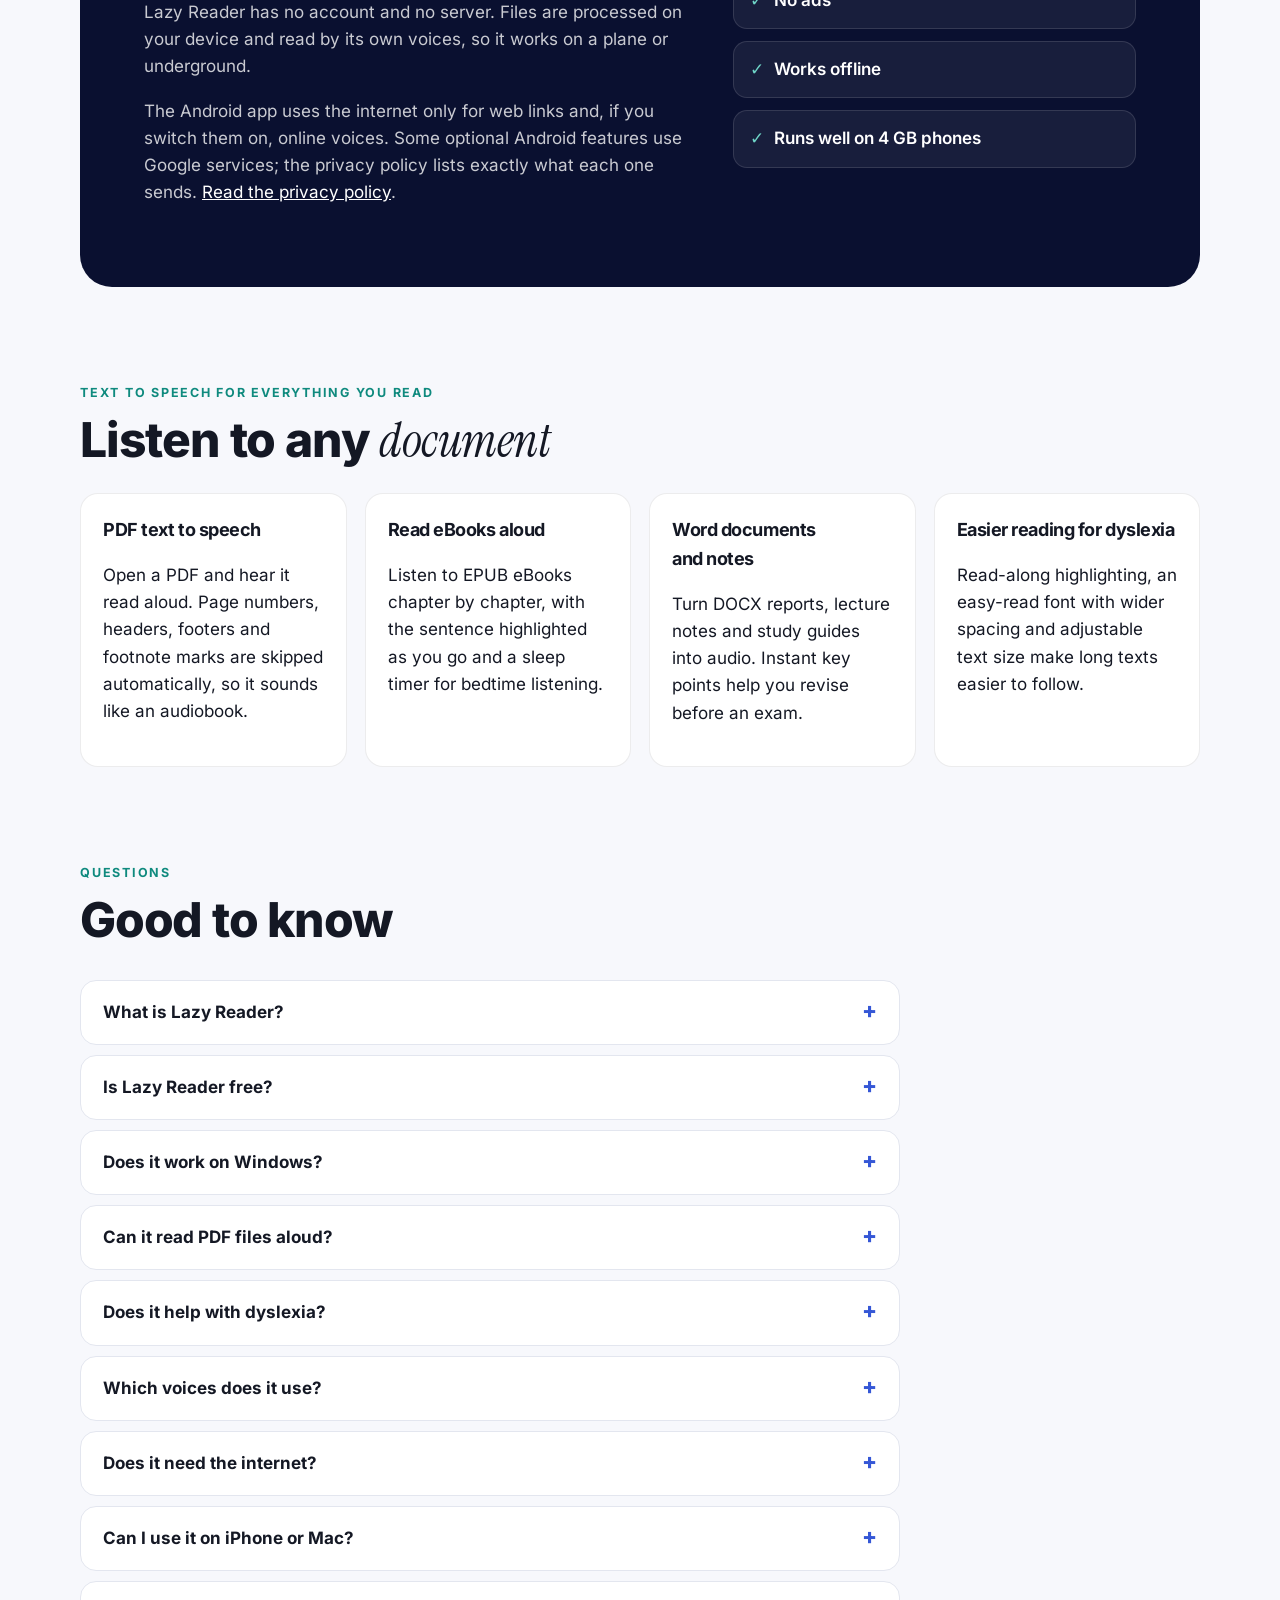
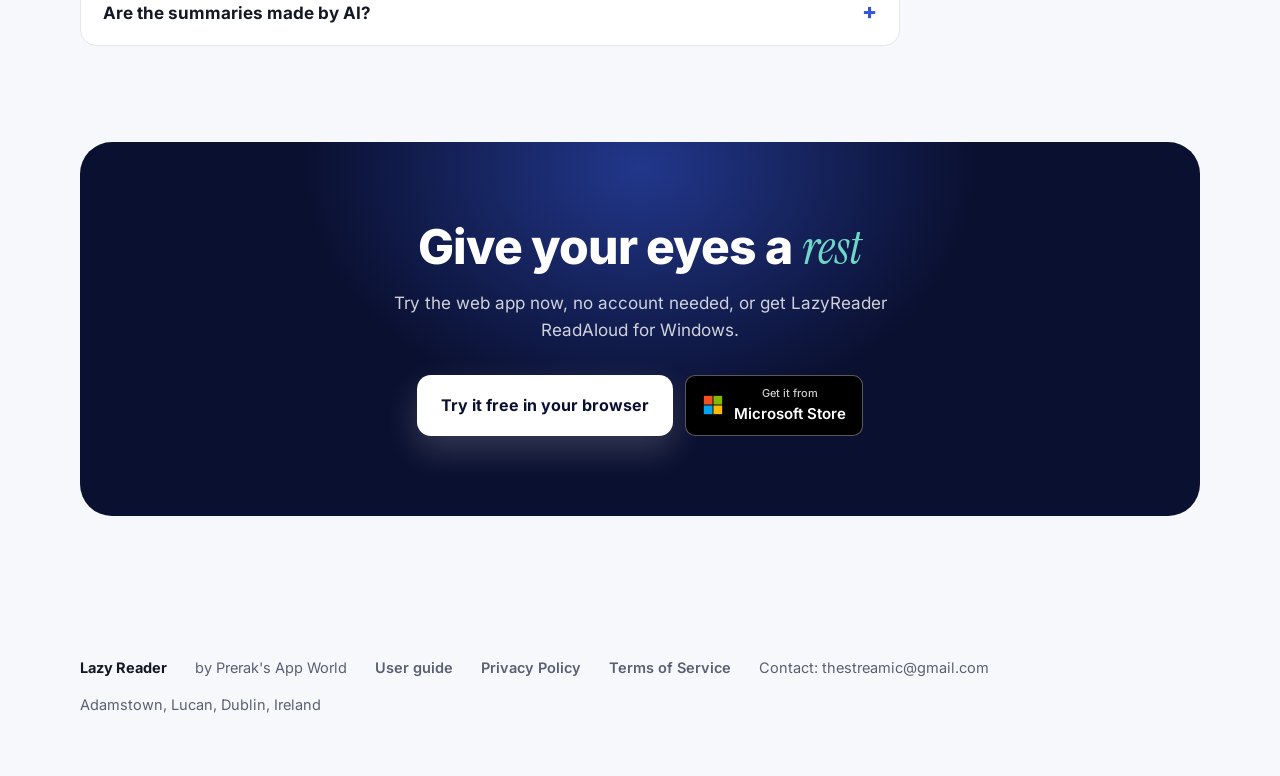
==== commit 6a2416db: "New 27s Short with music on home and Windows pages Co-Authored-By: Claude Opus 5.5 <noreply@anthropi" ====
--- a/index.html
+++ b/index.html
@@ -16,7 +16,7 @@
 <meta name="twitter:title" content="Lazy Reader – Text to speech reader for PDFs and eBooks">
 <meta name="twitter:description" content="Listen to PDFs, eBooks and documents read aloud with read-along highlighting. Private and offline.">
 <meta name="twitter:image" content="https://lazyreader.thestreamic.in/assets/feature-graphic.png">
-<script type="application/ld+json">{"@context": "https://schema.org", "@graph": [{"@type": "SoftwareApplication", "name": "Lazy Reader", "alternateName": ["LazyReader ReadAloud", "Lazy Reader for Windows"], "applicationCategory": "UtilitiesApplication", "applicationSubCategory": "Text to speech reader", "operatingSystem": "Windows 10, Windows 11, Android, Web browser", "description": "Text to speech reader that reads PDFs, eBooks, Word documents and web articles aloud with read-along highlighting. Private and offline.", "url": "https://lazyreader.thestreamic.in/", "downloadUrl": "https://apps.microsoft.com/detail/9P0QN9WHNW99", "installUrl": "https://apps.microsoft.com/detail/9P0QN9WHNW99", "screenshot": "https://lazyreader.thestreamic.in/assets/screen-reader.png", "featureList": ["Text to speech for PDF, EPUB, DOCX, TXT and web pages", "Read-along sentence highlighting", "Smart Clean skips page numbers, headers and footers", "Natural voices, offline", "Instant key points and summaries", "Sleep timer and saved moments", "Bookmarks, 4-colour highlights and notes", "Notebook search across books", "Works offline on Windows 10 and 11"], "offers": {"@type": "Offer", "price": "0", "priceCurrency": "EUR", "description": "Free to download and try"}, "publisher": {"@type": "Organization", "name": "Prerak's App World", "email": "thestreamic@gmail.com"}, "image": "https://lazyreader.thestreamic.in/assets/app-icon.png", "sameAs": ["https://apps.microsoft.com/detail/9P0QN9WHNW99"]}, {"@type": "WebSite", "name": "Lazy Reader", "url": "https://lazyreader.thestreamic.in/"}, {"@type": "FAQPage", "mainEntity": [{"@type": "Question", "name": "What is Lazy Reader?", "acceptedAnswer": {"@type": "Answer", "text": "Lazy Reader is a text to speech reader. It reads PDFs, eBooks (EPUB), Word documents, notes and web articles aloud in natural voices and highlights the sentence you are hearing, like an audiobook for anything you read."}}, {"@type": "Question", "name": "Is Lazy Reader free?", "acceptedAnswer": {"@type": "Answer", "text": "Lazy Reader is free to download and try. While we launch, all features are free for a limited time. Some advanced features will later become part of an optional Pro upgrade; reading your documents aloud stays free."}}, {"@type": "Question", "name": "Does it work on Windows?", "acceptedAnswer": {"@type": "Answer", "text": "Yes. LazyReader ReadAloud for Windows is on the Microsoft Store. It uses natural AI voices generated on your PC, so it works offline and the app never uploads your documents."}}, {"@type": "Question", "name": "Can it read PDF files aloud?", "acceptedAnswer": {"@type": "Answer", "text": "Yes. Open a PDF and press Play. Smart Clean skips page numbers, headers, footers and footnote marks so you only hear the real text. Scanned PDFs (pictures of pages) are not supported yet."}}, {"@type": "Question", "name": "Does it help with dyslexia?", "acceptedAnswer": {"@type": "Answer", "text": "Many readers with dyslexia or tired eyes find listening with read-along highlighting easier. Lazy Reader also has an easy-read font with wider spacing and adjustable text size."}}]}, {"@type": "VideoObject", "name": "LazyReader ReadAloud: turn any PDF into an audiobook", "description": "30-second tour of LazyReader ReadAloud, the text to speech reader for Windows: natural AI voices, read-along highlighting, bookmarks, highlights and notes. Works offline.", "thumbnailUrl": "https://lazyreader.thestreamic.in/assets/video/short-poster.jpg", "contentUrl": "https://lazyreader.thestreamic.in/assets/video/lazyreader-readaloud-short.mp4", "uploadDate": "2026-11-27", "duration": "PT27S"}]}</script>
+<script type="application/ld+json">{"@context": "https://schema.org", "@graph": [{"@type": "SoftwareApplication", "name": "Lazy Reader", "alternateName": ["LazyReader ReadAloud", "Lazy Reader for Windows"], "applicationCategory": "UtilitiesApplication", "applicationSubCategory": "Text to speech reader", "operatingSystem": "Windows 10, Windows 11, Android, Web browser", "description": "Text to speech reader that reads PDFs, eBooks, Word documents and web articles aloud with read-along highlighting. Private and offline.", "url": "https://lazyreader.thestreamic.in/", "downloadUrl": "https://apps.microsoft.com/detail/9P0QN9WHNW99", "installUrl": "https://apps.microsoft.com/detail/9P0QN9WHNW99", "screenshot": "https://lazyreader.thestreamic.in/assets/screen-reader.png", "featureList": ["Text to speech for PDF, EPUB, DOCX, TXT and web pages", "Read-along sentence highlighting", "Smart Clean skips page numbers, headers and footers", "Natural voices, offline", "Instant key points and summaries", "Sleep timer and saved moments", "Bookmarks, 4-colour highlights and notes", "Notebook search across books", "Works offline on Windows 10 and 11"], "offers": {"@type": "Offer", "price": "0", "priceCurrency": "EUR", "description": "Free to download and try"}, "publisher": {"@type": "Organization", "name": "Prerak's App World", "email": "thestreamic@gmail.com"}, "image": "https://lazyreader.thestreamic.in/assets/app-icon.png", "sameAs": ["https://apps.microsoft.com/detail/9P0QN9WHNW99"]}, {"@type": "WebSite", "name": "Lazy Reader", "url": "https://lazyreader.thestreamic.in/"}, {"@type": "FAQPage", "mainEntity": [{"@type": "Question", "name": "What is Lazy Reader?", "acceptedAnswer": {"@type": "Answer", "text": "Lazy Reader is a text to speech reader. It reads PDFs, eBooks (EPUB), Word documents, notes and web articles aloud in natural voices and highlights the sentence you are hearing, like an audiobook for anything you read."}}, {"@type": "Question", "name": "Is Lazy Reader free?", "acceptedAnswer": {"@type": "Answer", "text": "Lazy Reader is free to download and try. While we launch, all features are free for a limited time. Some advanced features will later become part of an optional Pro upgrade; reading your documents aloud stays free."}}, {"@type": "Question", "name": "Does it work on Windows?", "acceptedAnswer": {"@type": "Answer", "text": "Yes. LazyReader ReadAloud for Windows is on the Microsoft Store. It uses natural AI voices generated on your PC, so it works offline and the app never uploads your documents."}}, {"@type": "Question", "name": "Can it read PDF files aloud?", "acceptedAnswer": {"@type": "Answer", "text": "Yes. Open a PDF and press Play. Smart Clean skips page numbers, headers, footers and footnote marks so you only hear the real text. Scanned PDFs (pictures of pages) are not supported yet."}}, {"@type": "Question", "name": "Does it help with dyslexia?", "acceptedAnswer": {"@type": "Answer", "text": "Many readers with dyslexia or tired eyes find listening with read-along highlighting easier. Lazy Reader also has an easy-read font with wider spacing and adjustable text size."}}]}, {"@type": "VideoObject", "name": "LazyReader ReadAloud: turn any PDF into an audiobook", "description": "30-second tour of LazyReader ReadAloud, the text to speech reader for Windows: natural AI voices, read-along highlighting, bookmarks, highlights and notes. Works offline.", "thumbnailUrl": "https://lazyreader.thestreamic.in/assets/video/short-poster.jpg?v=2", "contentUrl": "https://lazyreader.thestreamic.in/assets/video/lazyreader-readaloud-short.mp4?v=2", "uploadDate": "2026-11-28", "duration": "PT27S"}]}</script>
 <link rel="icon" href="assets/favicon-48.png" sizes="48x48">
 <link rel="apple-touch-icon" href="assets/apple-touch-icon.png">
 <style>/* fonts are self-hosted: no requests to Google Fonts */
@@ -307,7 +307,7 @@
       <h2 id="short-h">Turn any PDF into an <span class="serif">audiobook</span></h2>
       <p>Natural AI voices, read-along highlighting, bookmarks, highlights and notes – works offline on your PC.</p>
       <a class="store-badge" href="https://apps.microsoft.com/detail/9P0QN9WHNW99" rel="noopener"><svg width="22" height="22" viewBox="0 0 24 24" aria-hidden="true"><path fill="#F25022" d="M2 2h9.5v9.5H2z"/><path fill="#7FBA00" d="M12.5 2H22v9.5h-9.5z"/><path fill="#00A4EF" d="M2 12.5h9.5V22H2z"/><path fill="#FFB900" d="M12.5 12.5H22V22h-9.5z"/></svg><span><small>Get it from</small>Microsoft Store</span></a></div>
-    <video class="short-video" src="assets/video/lazyreader-readaloud-short.mp4" poster="assets/video/short-poster.jpg" controls playsinline preload="none" width="360" height="640" aria-label="LazyReader ReadAloud 30-second video"></video>
+    <video class="short-video" src="assets/video/lazyreader-readaloud-short.mp4?v=2" poster="assets/video/short-poster.jpg?v=2" controls playsinline preload="none" width="360" height="640" aria-label="LazyReader ReadAloud 30-second video"></video>
   </div>
 </section>
 <section id="who" style="padding-top:40px">
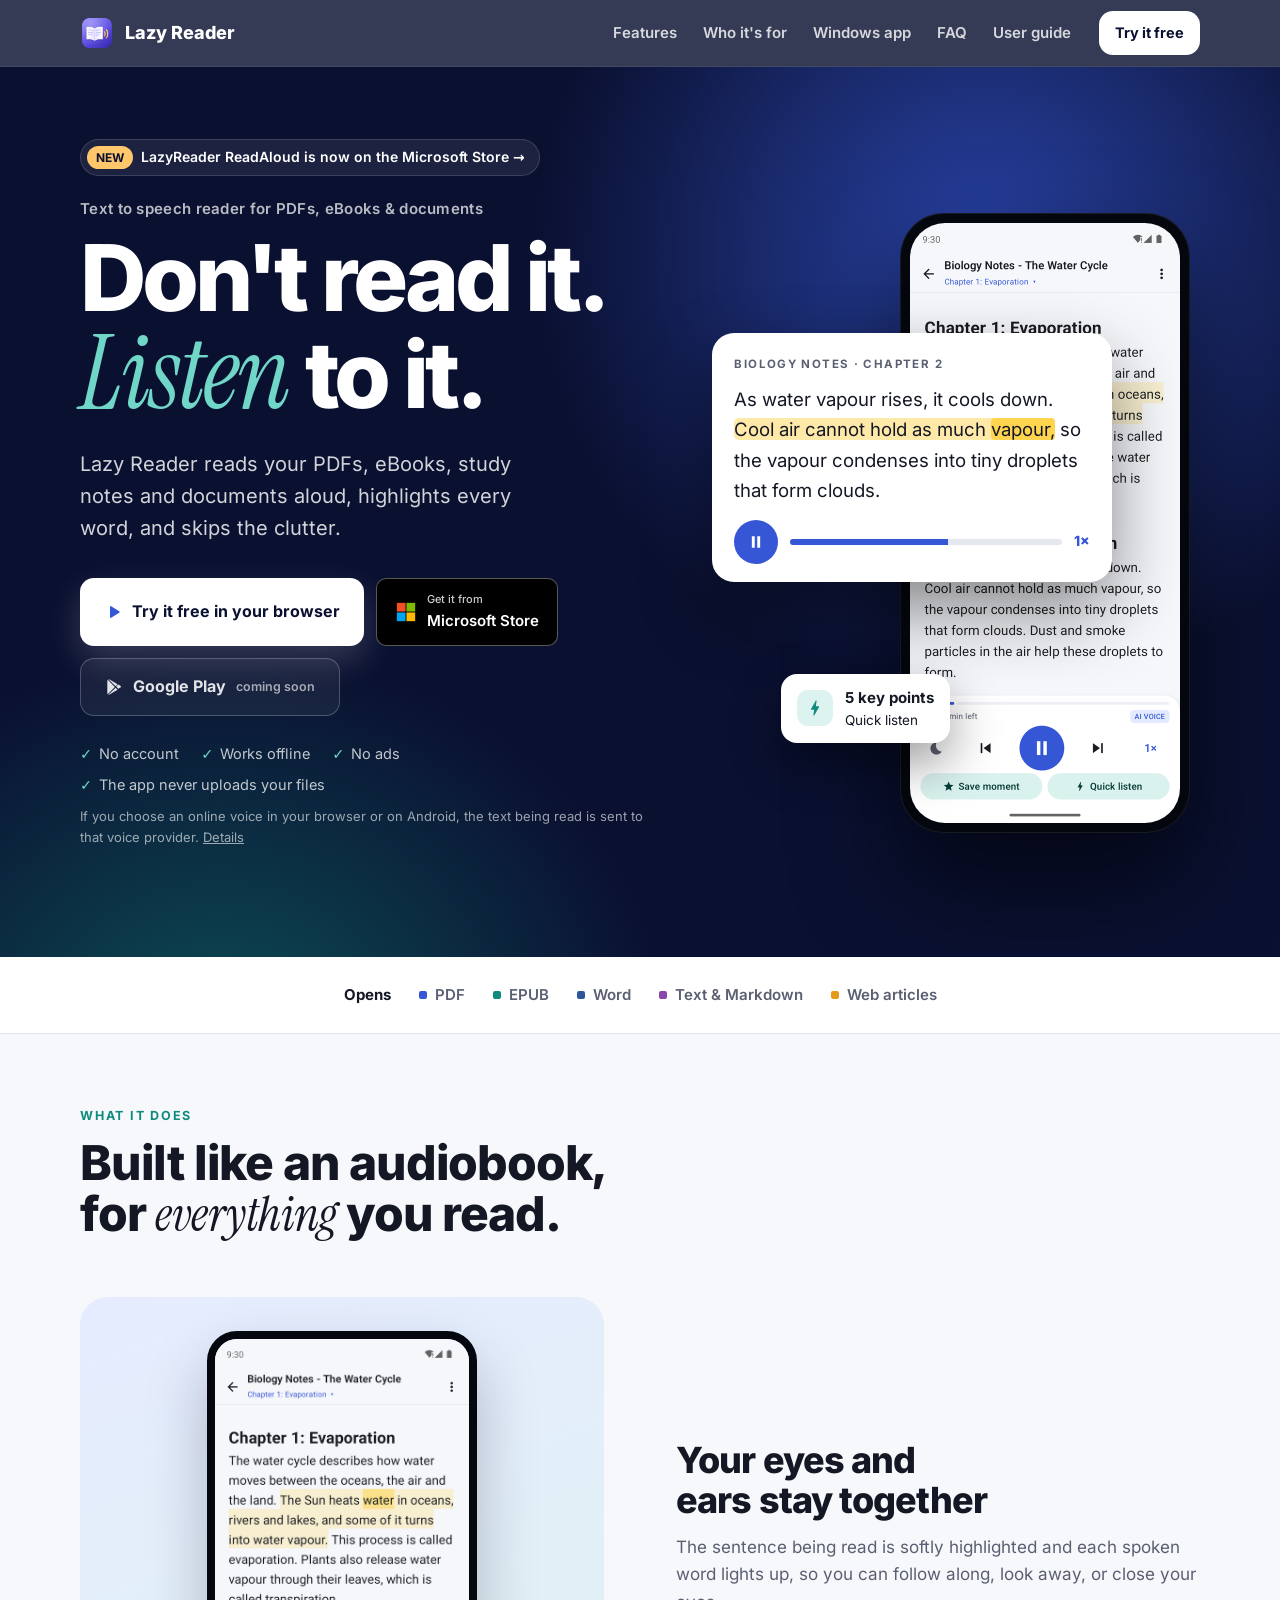
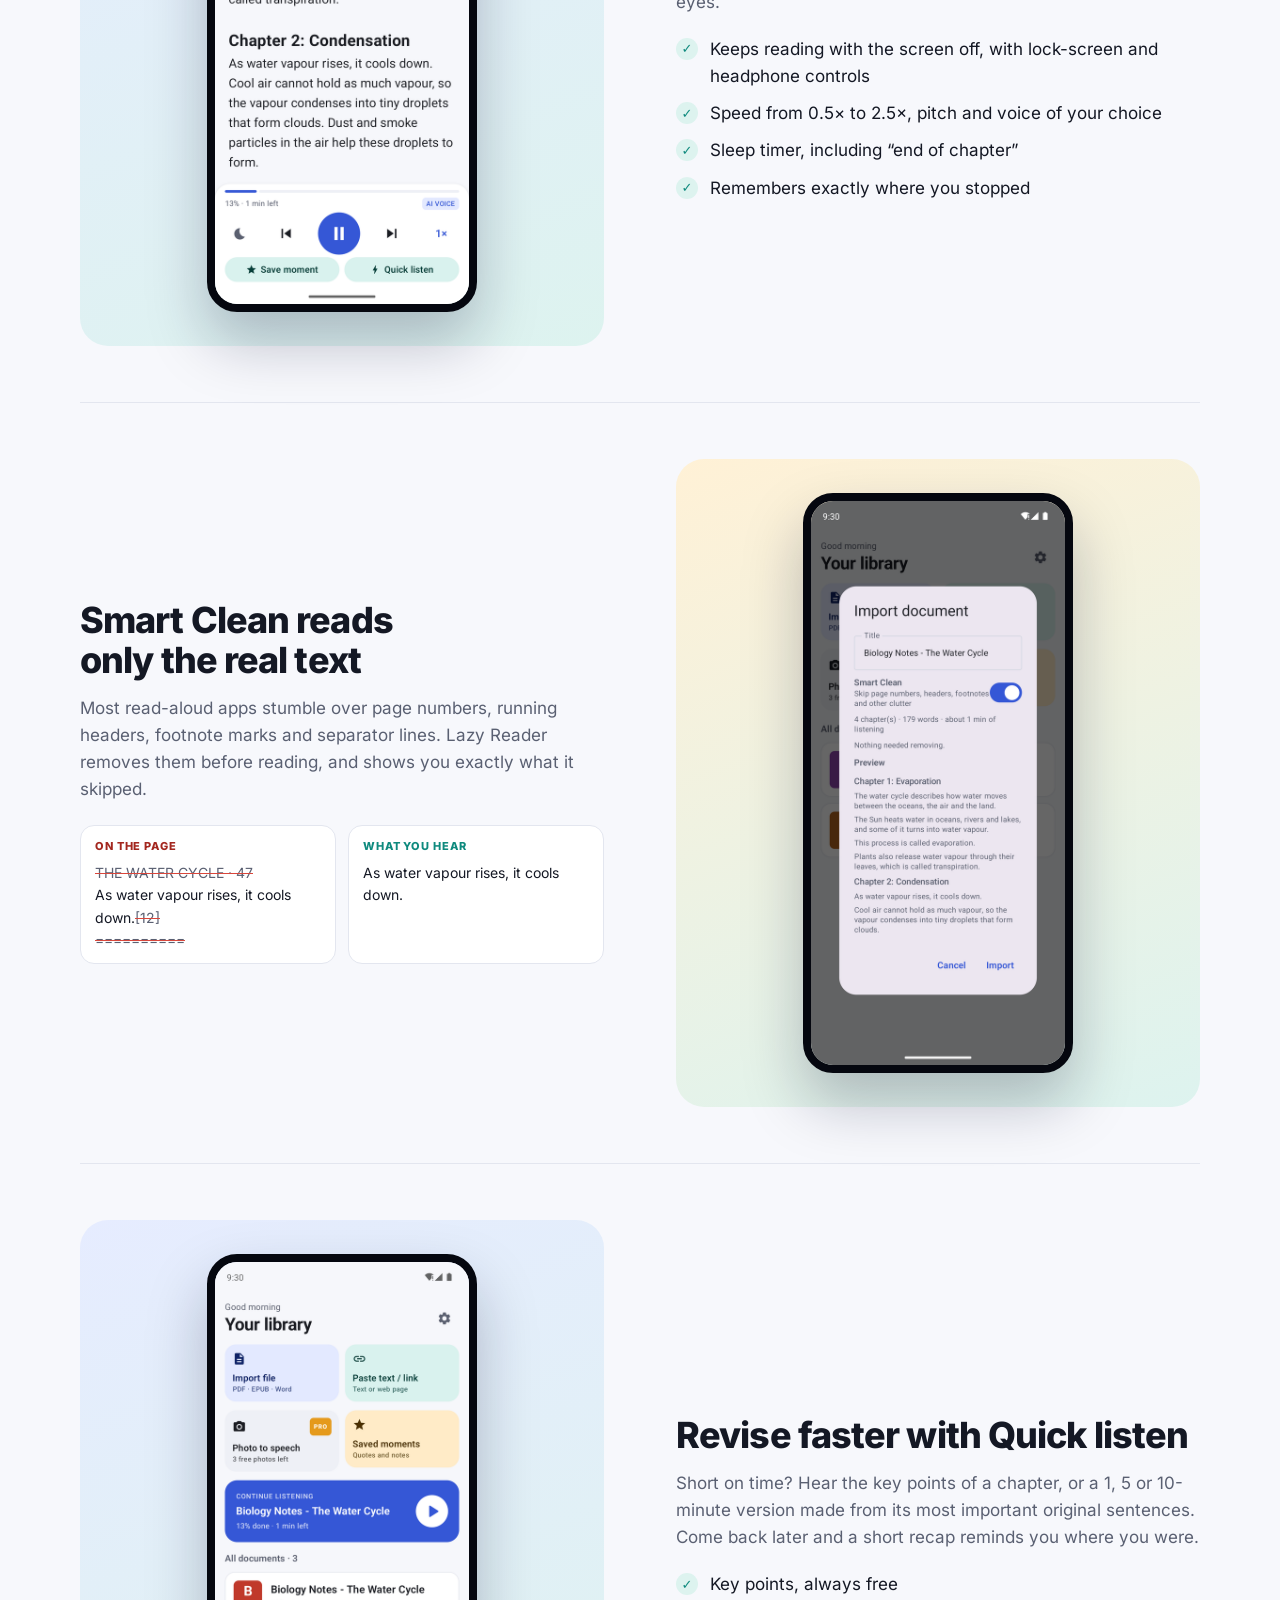
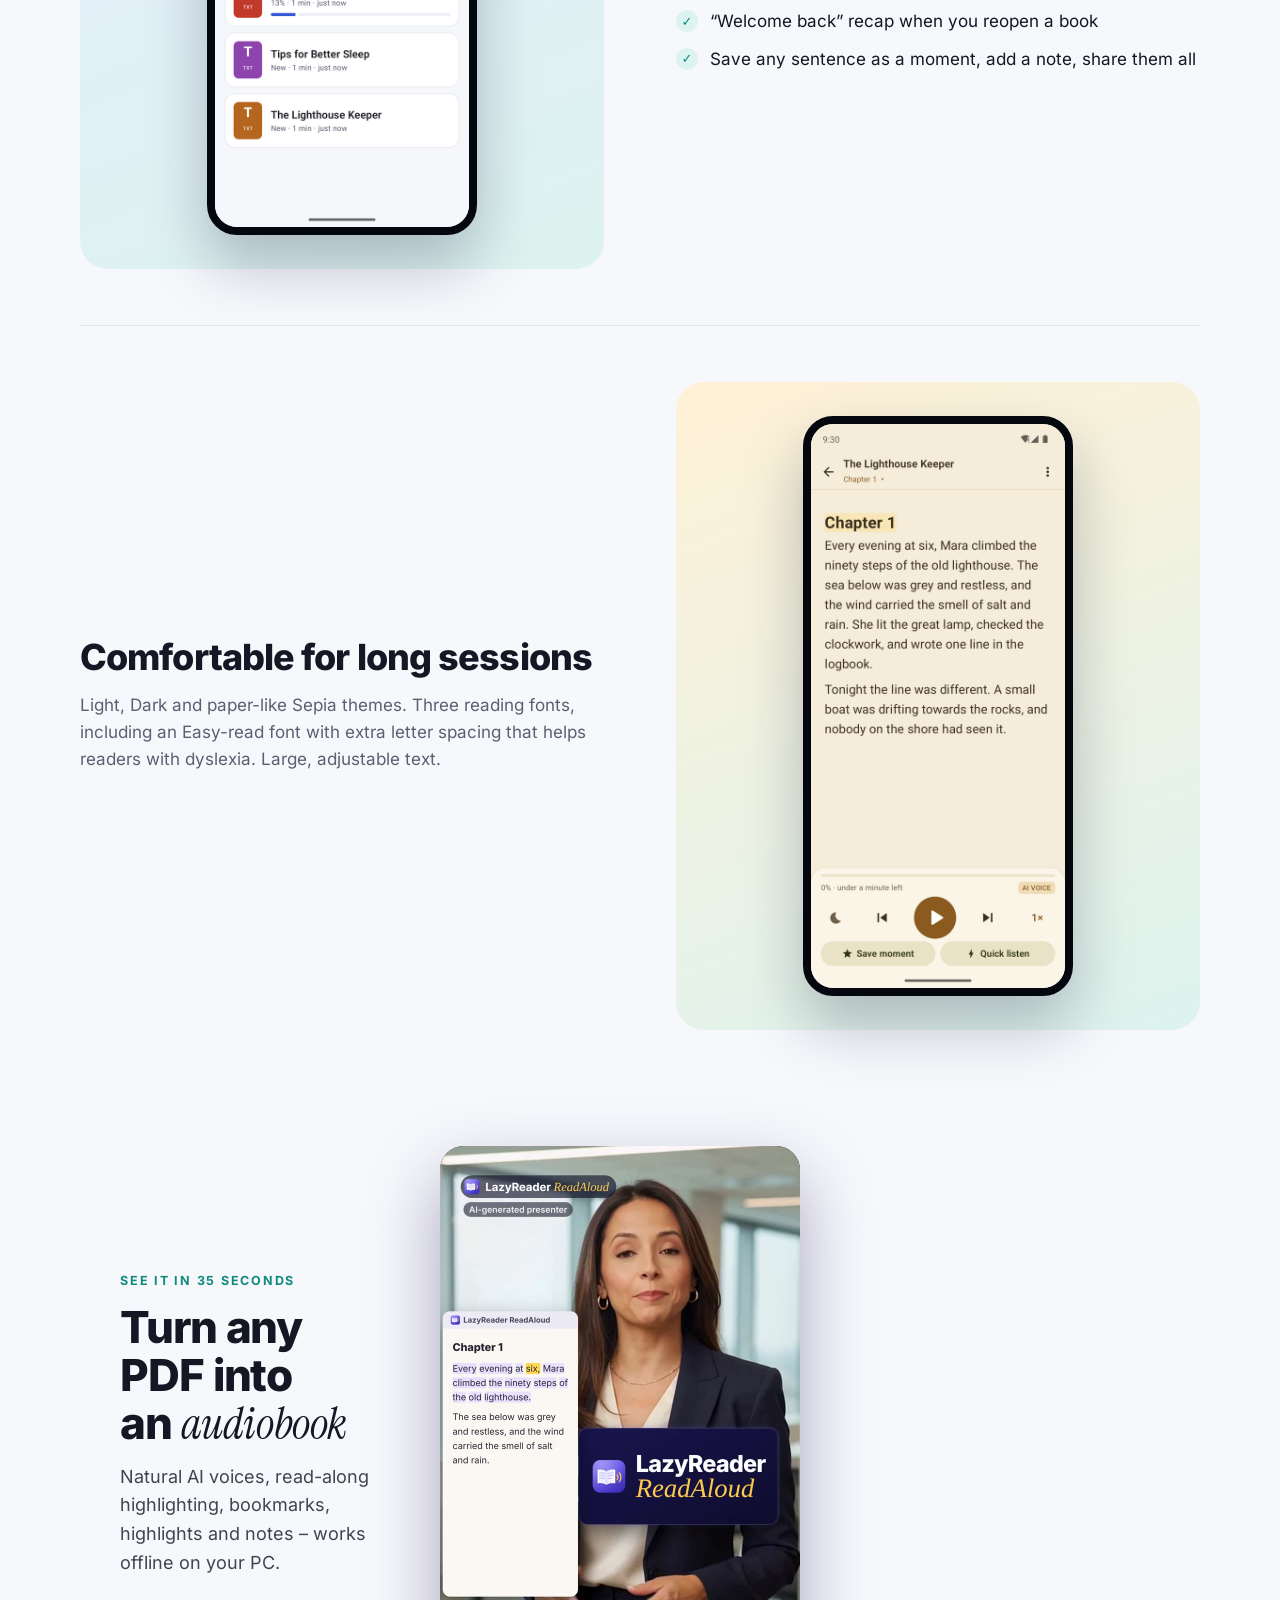
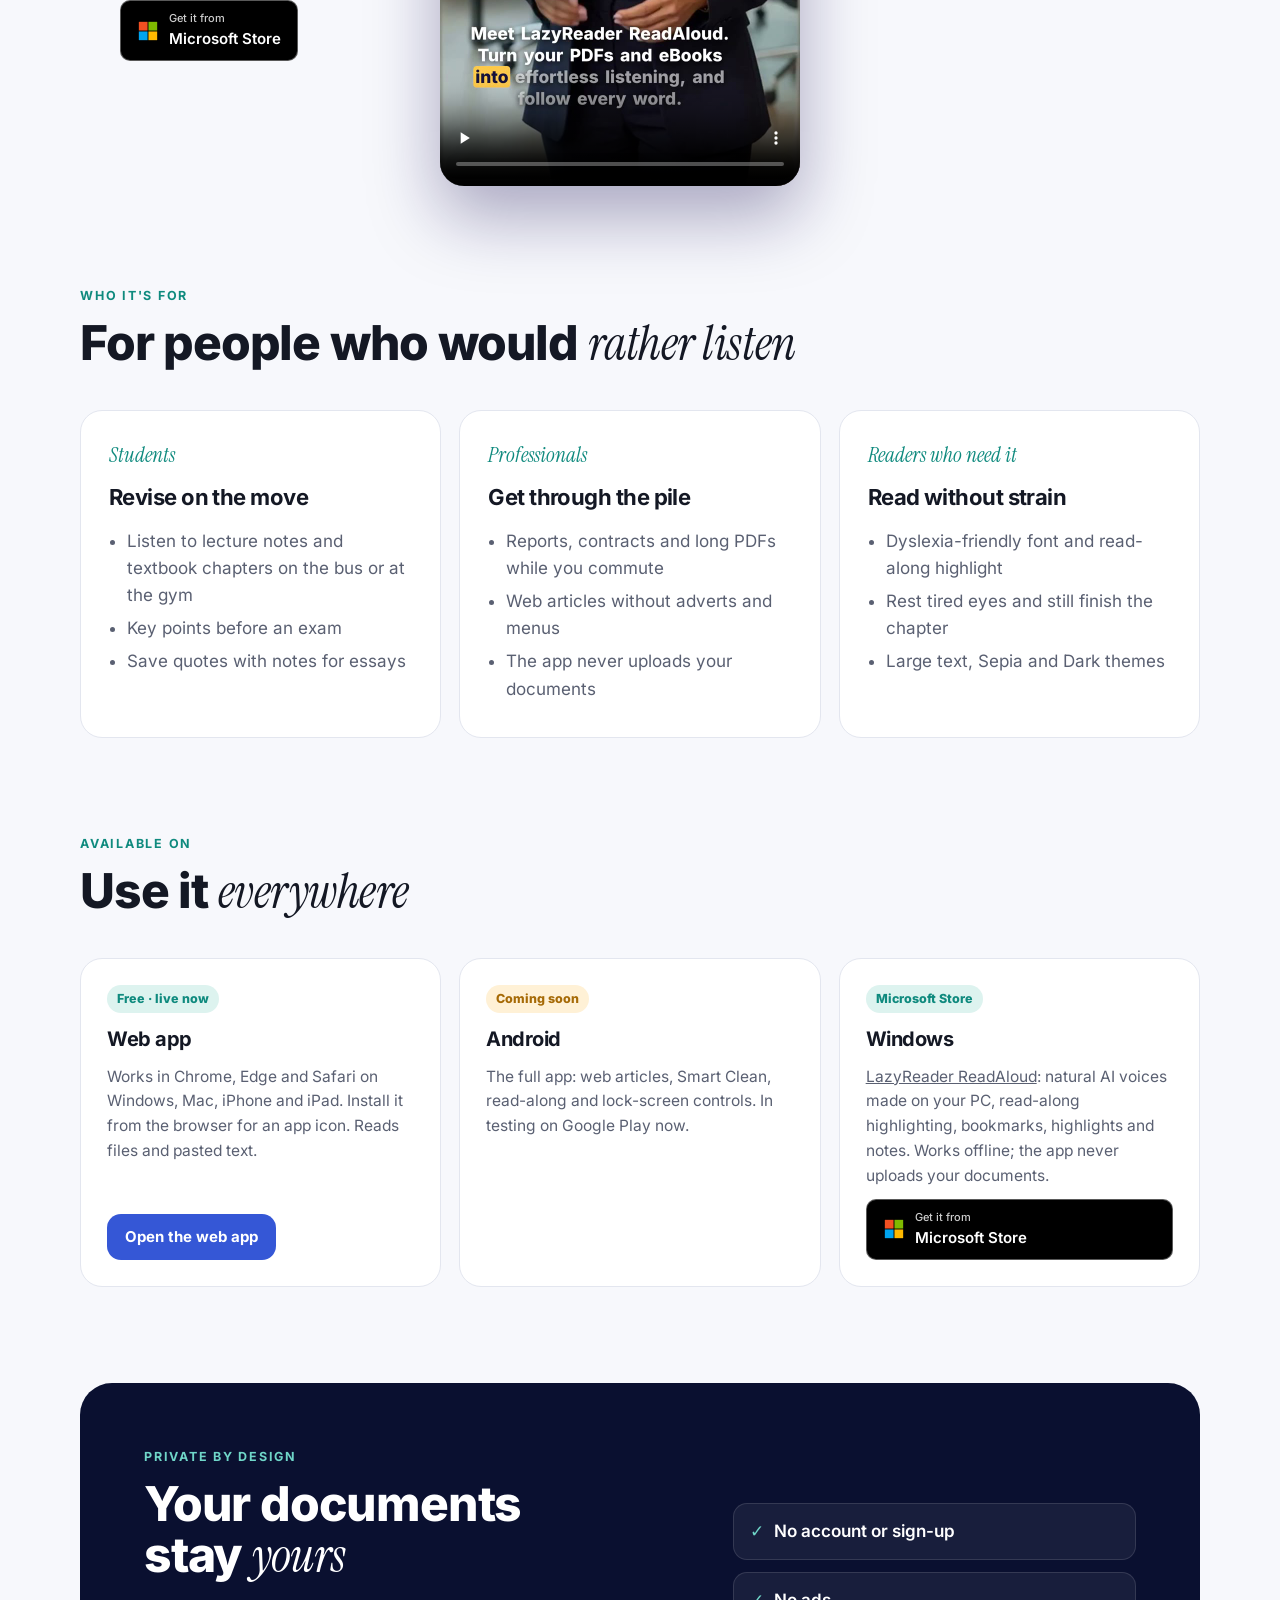
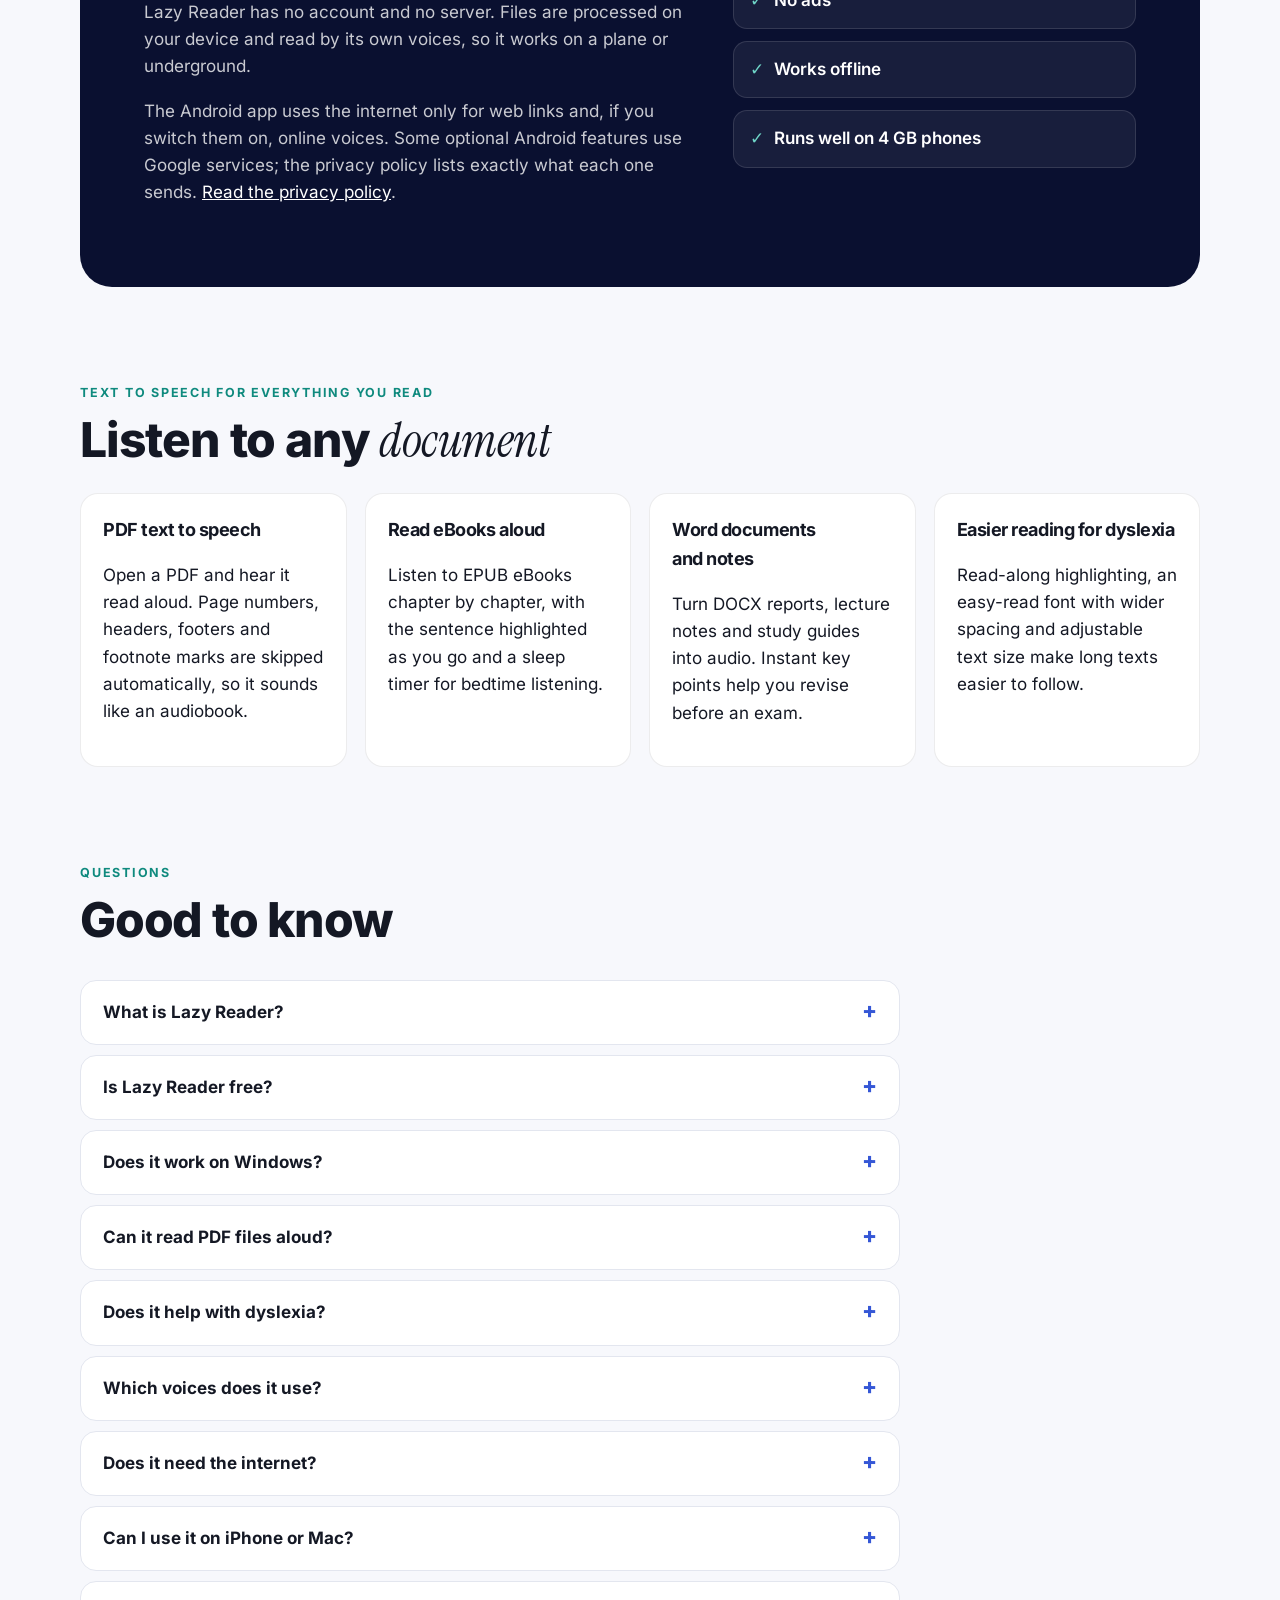
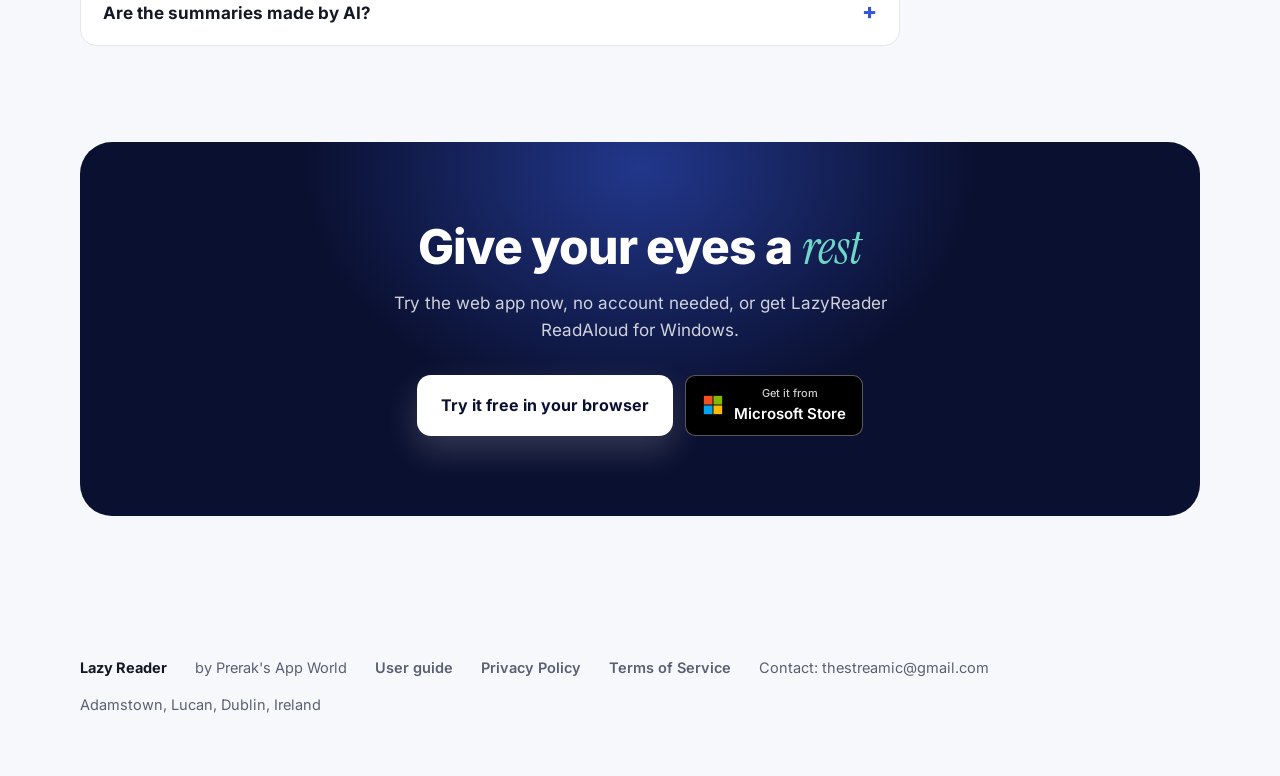
==== commit 4d101d7c: "Short with presenter opening and ending Co-Authored-By: Claude Opus 5.5 <noreply@anthropic.com> Clau" ====
--- a/index.html
+++ b/index.html
@@ -16,7 +16,7 @@
 <meta name="twitter:title" content="Lazy Reader – Text to speech reader for PDFs and eBooks">
 <meta name="twitter:description" content="Listen to PDFs, eBooks and documents read aloud with read-along highlighting. Private and offline.">
 <meta name="twitter:image" content="https://lazyreader.thestreamic.in/assets/feature-graphic.png">
-<script type="application/ld+json">{"@context": "https://schema.org", "@graph": [{"@type": "SoftwareApplication", "name": "Lazy Reader", "alternateName": ["LazyReader ReadAloud", "Lazy Reader for Windows"], "applicationCategory": "UtilitiesApplication", "applicationSubCategory": "Text to speech reader", "operatingSystem": "Windows 10, Windows 11, Android, Web browser", "description": "Text to speech reader that reads PDFs, eBooks, Word documents and web articles aloud with read-along highlighting. Private and offline.", "url": "https://lazyreader.thestreamic.in/", "downloadUrl": "https://apps.microsoft.com/detail/9P0QN9WHNW99", "installUrl": "https://apps.microsoft.com/detail/9P0QN9WHNW99", "screenshot": "https://lazyreader.thestreamic.in/assets/screen-reader.png", "featureList": ["Text to speech for PDF, EPUB, DOCX, TXT and web pages", "Read-along sentence highlighting", "Smart Clean skips page numbers, headers and footers", "Natural voices, offline", "Instant key points and summaries", "Sleep timer and saved moments", "Bookmarks, 4-colour highlights and notes", "Notebook search across books", "Works offline on Windows 10 and 11"], "offers": {"@type": "Offer", "price": "0", "priceCurrency": "EUR", "description": "Free to download and try"}, "publisher": {"@type": "Organization", "name": "Prerak's App World", "email": "thestreamic@gmail.com"}, "image": "https://lazyreader.thestreamic.in/assets/app-icon.png", "sameAs": ["https://apps.microsoft.com/detail/9P0QN9WHNW99"]}, {"@type": "WebSite", "name": "Lazy Reader", "url": "https://lazyreader.thestreamic.in/"}, {"@type": "FAQPage", "mainEntity": [{"@type": "Question", "name": "What is Lazy Reader?", "acceptedAnswer": {"@type": "Answer", "text": "Lazy Reader is a text to speech reader. It reads PDFs, eBooks (EPUB), Word documents, notes and web articles aloud in natural voices and highlights the sentence you are hearing, like an audiobook for anything you read."}}, {"@type": "Question", "name": "Is Lazy Reader free?", "acceptedAnswer": {"@type": "Answer", "text": "Lazy Reader is free to download and try. While we launch, all features are free for a limited time. Some advanced features will later become part of an optional Pro upgrade; reading your documents aloud stays free."}}, {"@type": "Question", "name": "Does it work on Windows?", "acceptedAnswer": {"@type": "Answer", "text": "Yes. LazyReader ReadAloud for Windows is on the Microsoft Store. It uses natural AI voices generated on your PC, so it works offline and the app never uploads your documents."}}, {"@type": "Question", "name": "Can it read PDF files aloud?", "acceptedAnswer": {"@type": "Answer", "text": "Yes. Open a PDF and press Play. Smart Clean skips page numbers, headers, footers and footnote marks so you only hear the real text. Scanned PDFs (pictures of pages) are not supported yet."}}, {"@type": "Question", "name": "Does it help with dyslexia?", "acceptedAnswer": {"@type": "Answer", "text": "Many readers with dyslexia or tired eyes find listening with read-along highlighting easier. Lazy Reader also has an easy-read font with wider spacing and adjustable text size."}}]}, {"@type": "VideoObject", "name": "LazyReader ReadAloud: turn any PDF into an audiobook", "description": "30-second tour of LazyReader ReadAloud, the text to speech reader for Windows: natural AI voices, read-along highlighting, bookmarks, highlights and notes. Works offline.", "thumbnailUrl": "https://lazyreader.thestreamic.in/assets/video/short-poster.jpg?v=2", "contentUrl": "https://lazyreader.thestreamic.in/assets/video/lazyreader-readaloud-short.mp4?v=2", "uploadDate": "2026-11-28", "duration": "PT27S"}]}</script>
+<script type="application/ld+json">{"@context": "https://schema.org", "@graph": [{"@type": "SoftwareApplication", "name": "Lazy Reader", "alternateName": ["LazyReader ReadAloud", "Lazy Reader for Windows"], "applicationCategory": "UtilitiesApplication", "applicationSubCategory": "Text to speech reader", "operatingSystem": "Windows 10, Windows 11, Android, Web browser", "description": "Text to speech reader that reads PDFs, eBooks, Word documents and web articles aloud with read-along highlighting. Private and offline.", "url": "https://lazyreader.thestreamic.in/", "downloadUrl": "https://apps.microsoft.com/detail/9P0QN9WHNW99", "installUrl": "https://apps.microsoft.com/detail/9P0QN9WHNW99", "screenshot": "https://lazyreader.thestreamic.in/assets/screen-reader.png", "featureList": ["Text to speech for PDF, EPUB, DOCX, TXT and web pages", "Read-along sentence highlighting", "Smart Clean skips page numbers, headers and footers", "Natural voices, offline", "Instant key points and summaries", "Sleep timer and saved moments", "Bookmarks, 4-colour highlights and notes", "Notebook search across books", "Works offline on Windows 10 and 11"], "offers": {"@type": "Offer", "price": "0", "priceCurrency": "EUR", "description": "Free to download and try"}, "publisher": {"@type": "Organization", "name": "Prerak's App World", "email": "thestreamic@gmail.com"}, "image": "https://lazyreader.thestreamic.in/assets/app-icon.png", "sameAs": ["https://apps.microsoft.com/detail/9P0QN9WHNW99"]}, {"@type": "WebSite", "name": "Lazy Reader", "url": "https://lazyreader.thestreamic.in/"}, {"@type": "FAQPage", "mainEntity": [{"@type": "Question", "name": "What is Lazy Reader?", "acceptedAnswer": {"@type": "Answer", "text": "Lazy Reader is a text to speech reader. It reads PDFs, eBooks (EPUB), Word documents, notes and web articles aloud in natural voices and highlights the sentence you are hearing, like an audiobook for anything you read."}}, {"@type": "Question", "name": "Is Lazy Reader free?", "acceptedAnswer": {"@type": "Answer", "text": "Lazy Reader is free to download and try. While we launch, all features are free for a limited time. Some advanced features will later become part of an optional Pro upgrade; reading your documents aloud stays free."}}, {"@type": "Question", "name": "Does it work on Windows?", "acceptedAnswer": {"@type": "Answer", "text": "Yes. LazyReader ReadAloud for Windows is on the Microsoft Store. It uses natural AI voices generated on your PC, so it works offline and the app never uploads your documents."}}, {"@type": "Question", "name": "Can it read PDF files aloud?", "acceptedAnswer": {"@type": "Answer", "text": "Yes. Open a PDF and press Play. Smart Clean skips page numbers, headers, footers and footnote marks so you only hear the real text. Scanned PDFs (pictures of pages) are not supported yet."}}, {"@type": "Question", "name": "Does it help with dyslexia?", "acceptedAnswer": {"@type": "Answer", "text": "Many readers with dyslexia or tired eyes find listening with read-along highlighting easier. Lazy Reader also has an easy-read font with wider spacing and adjustable text size."}}]}, {"@type": "VideoObject", "name": "LazyReader ReadAloud: turn any PDF into an audiobook", "description": "30-second tour of LazyReader ReadAloud, the text to speech reader for Windows: natural AI voices, read-along highlighting, bookmarks, highlights and notes. Works offline.", "thumbnailUrl": "https://lazyreader.thestreamic.in/assets/video/short-poster.jpg?v=3", "contentUrl": "https://lazyreader.thestreamic.in/assets/video/lazyreader-readaloud-short.mp4?v=3", "uploadDate": "2026-11-28", "duration": "PT35S"}]}</script>
 <link rel="icon" href="assets/favicon-48.png" sizes="48x48">
 <link rel="apple-touch-icon" href="assets/apple-touch-icon.png">
 <style>/* fonts are self-hosted: no requests to Google Fonts */
@@ -303,11 +303,11 @@
 
 <section class="short" aria-labelledby="short-h">
   <div class="short-in">
-    <div class="short-text"><div class="eyebrow">See it in 30 seconds</div>
+    <div class="short-text"><div class="eyebrow">See it in 35 seconds</div>
       <h2 id="short-h">Turn any PDF into an <span class="serif">audiobook</span></h2>
       <p>Natural AI voices, read-along highlighting, bookmarks, highlights and notes – works offline on your PC.</p>
       <a class="store-badge" href="https://apps.microsoft.com/detail/9P0QN9WHNW99" rel="noopener"><svg width="22" height="22" viewBox="0 0 24 24" aria-hidden="true"><path fill="#F25022" d="M2 2h9.5v9.5H2z"/><path fill="#7FBA00" d="M12.5 2H22v9.5h-9.5z"/><path fill="#00A4EF" d="M2 12.5h9.5V22H2z"/><path fill="#FFB900" d="M12.5 12.5H22V22h-9.5z"/></svg><span><small>Get it from</small>Microsoft Store</span></a></div>
-    <video class="short-video" src="assets/video/lazyreader-readaloud-short.mp4?v=2" poster="assets/video/short-poster.jpg?v=2" controls playsinline preload="none" width="360" height="640" aria-label="LazyReader ReadAloud 30-second video"></video>
+    <video class="short-video" src="assets/video/lazyreader-readaloud-short.mp4?v=3" poster="assets/video/short-poster.jpg?v=3" controls playsinline preload="none" width="360" height="640" aria-label="LazyReader ReadAloud 30-second video"></video>
   </div>
 </section>
 <section id="who" style="padding-top:40px">
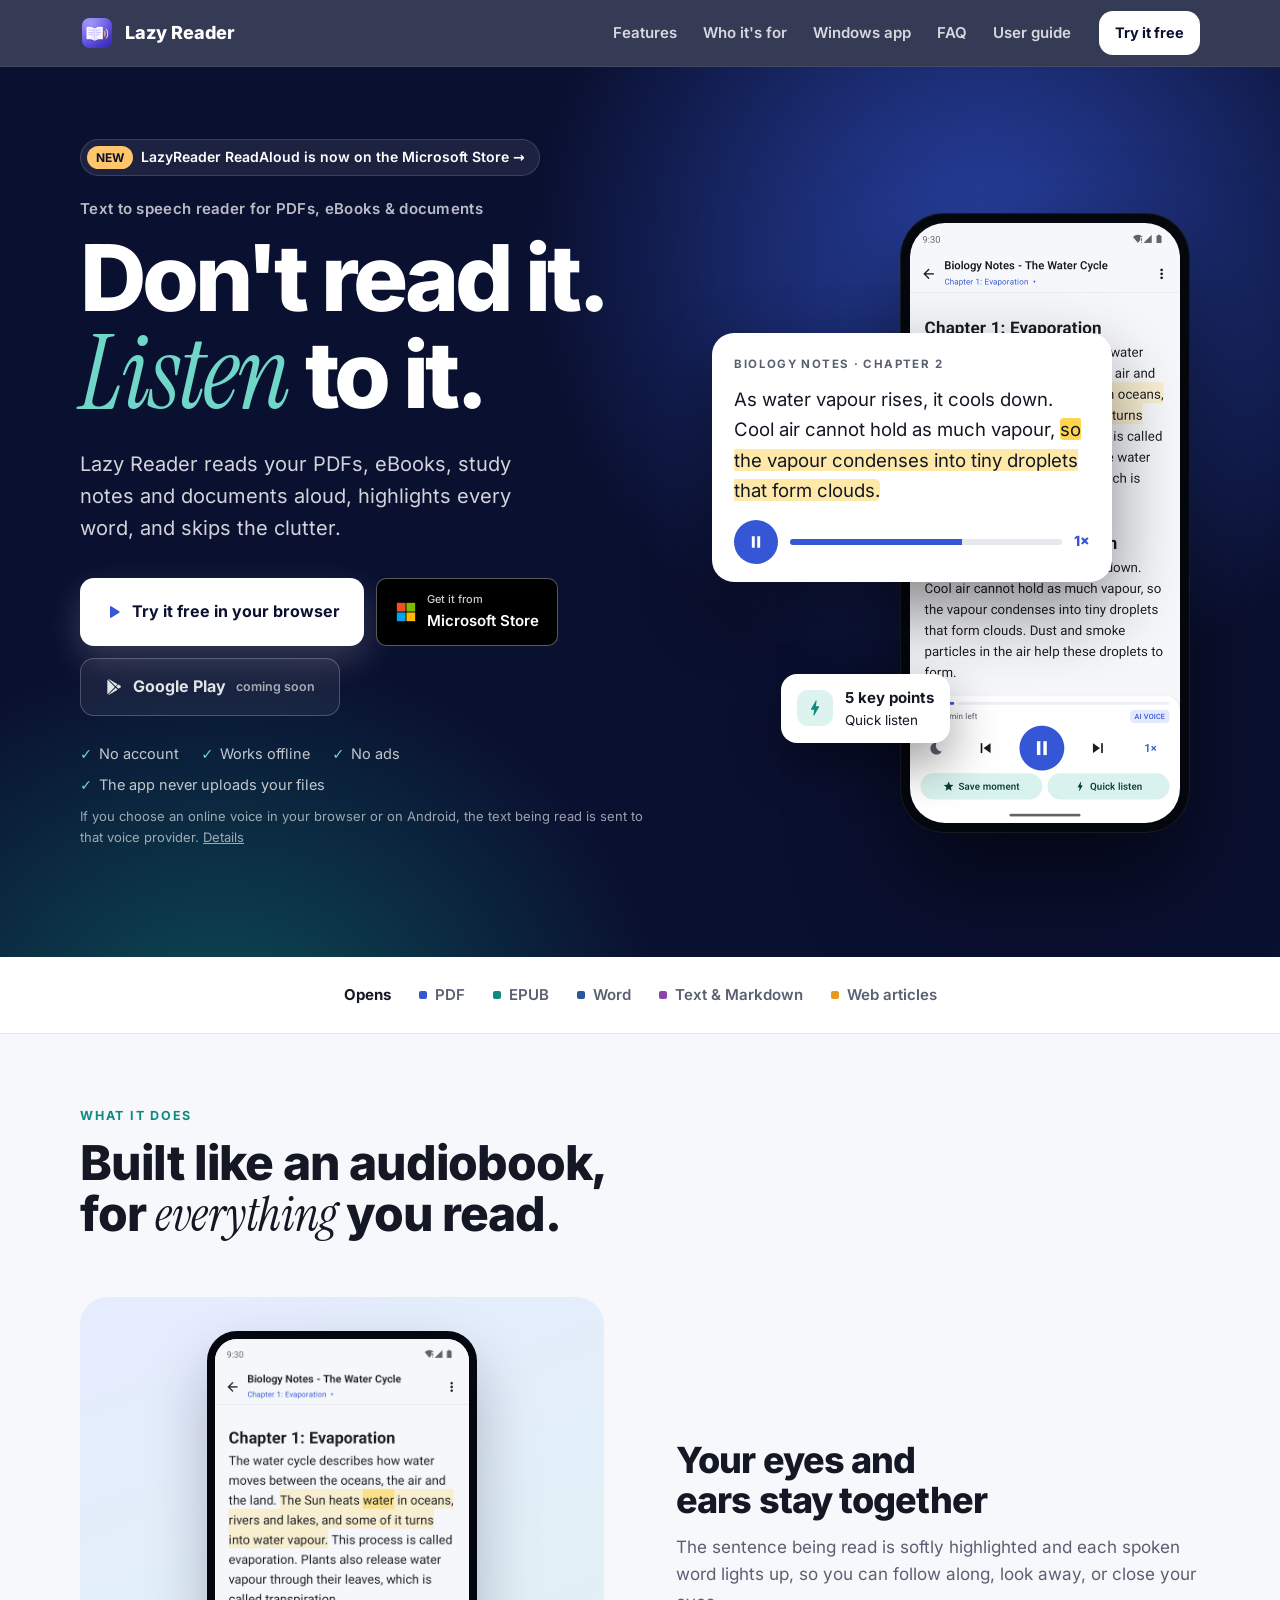
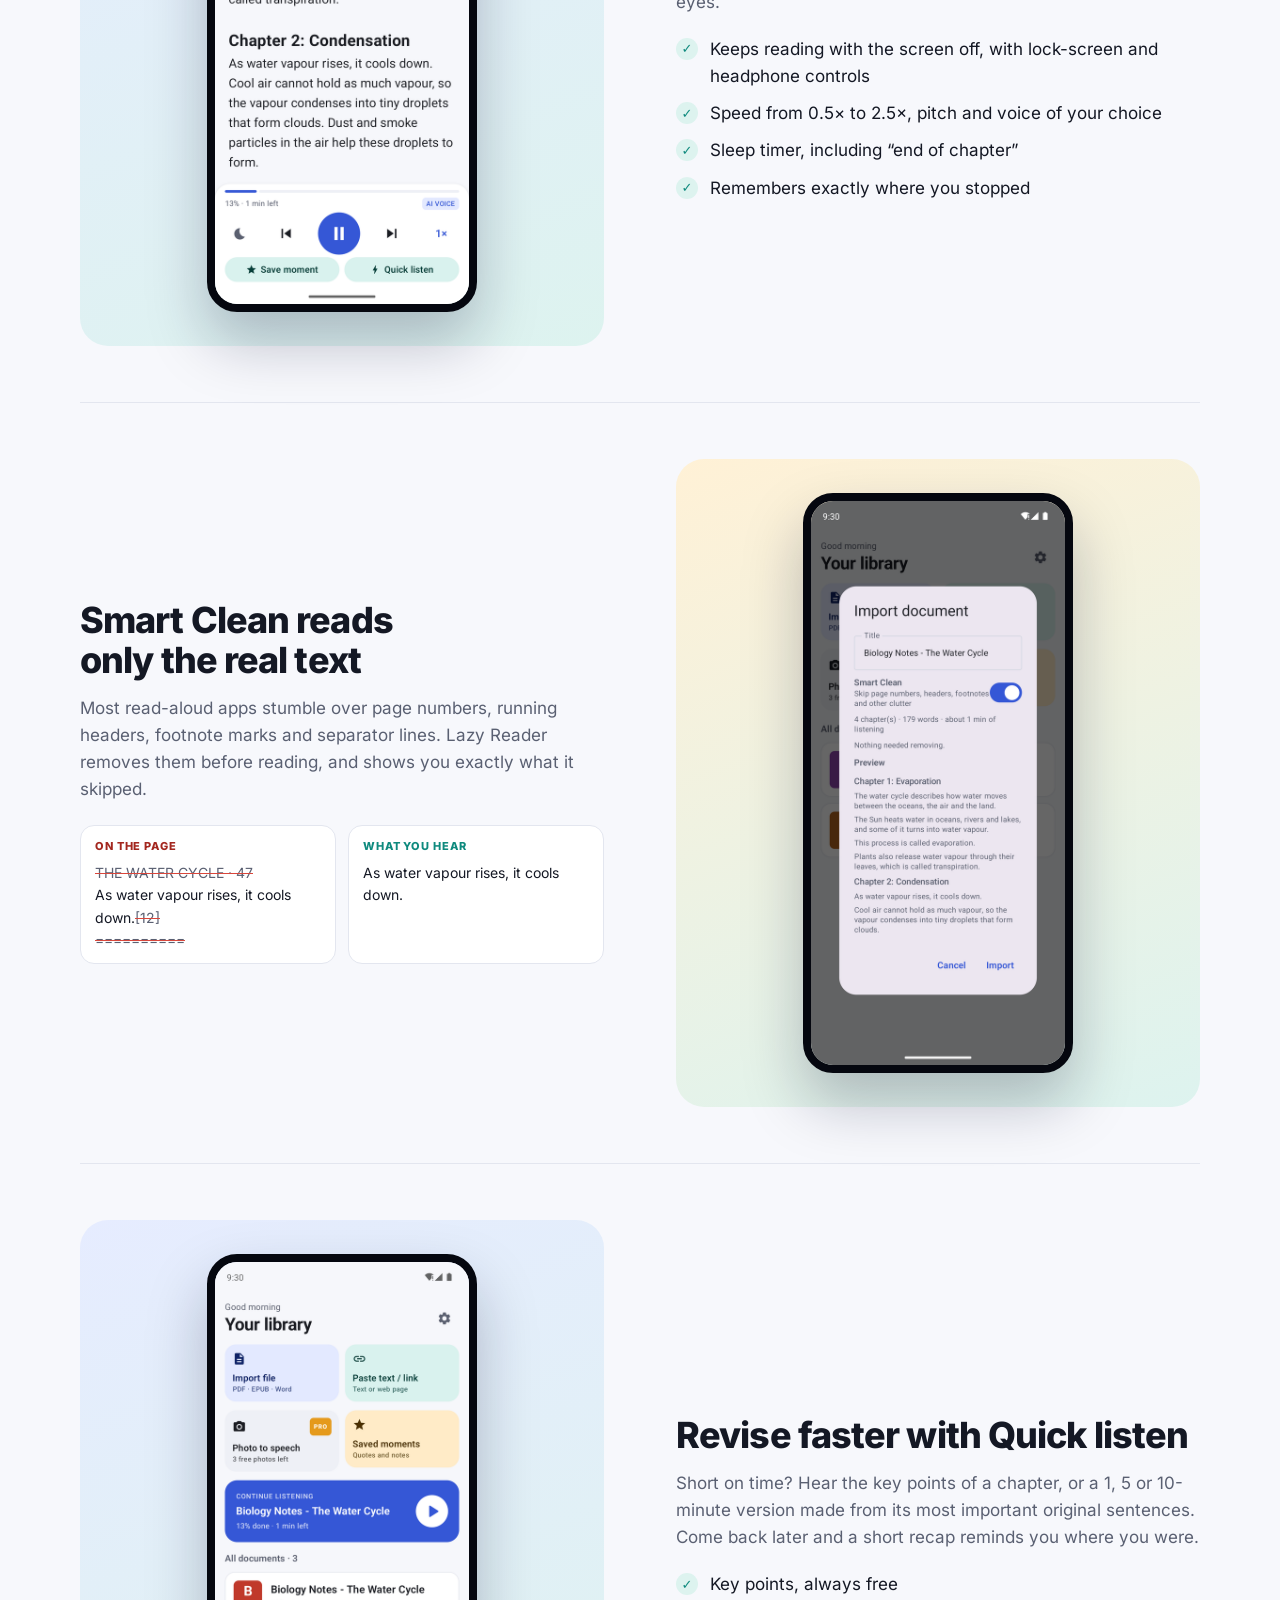
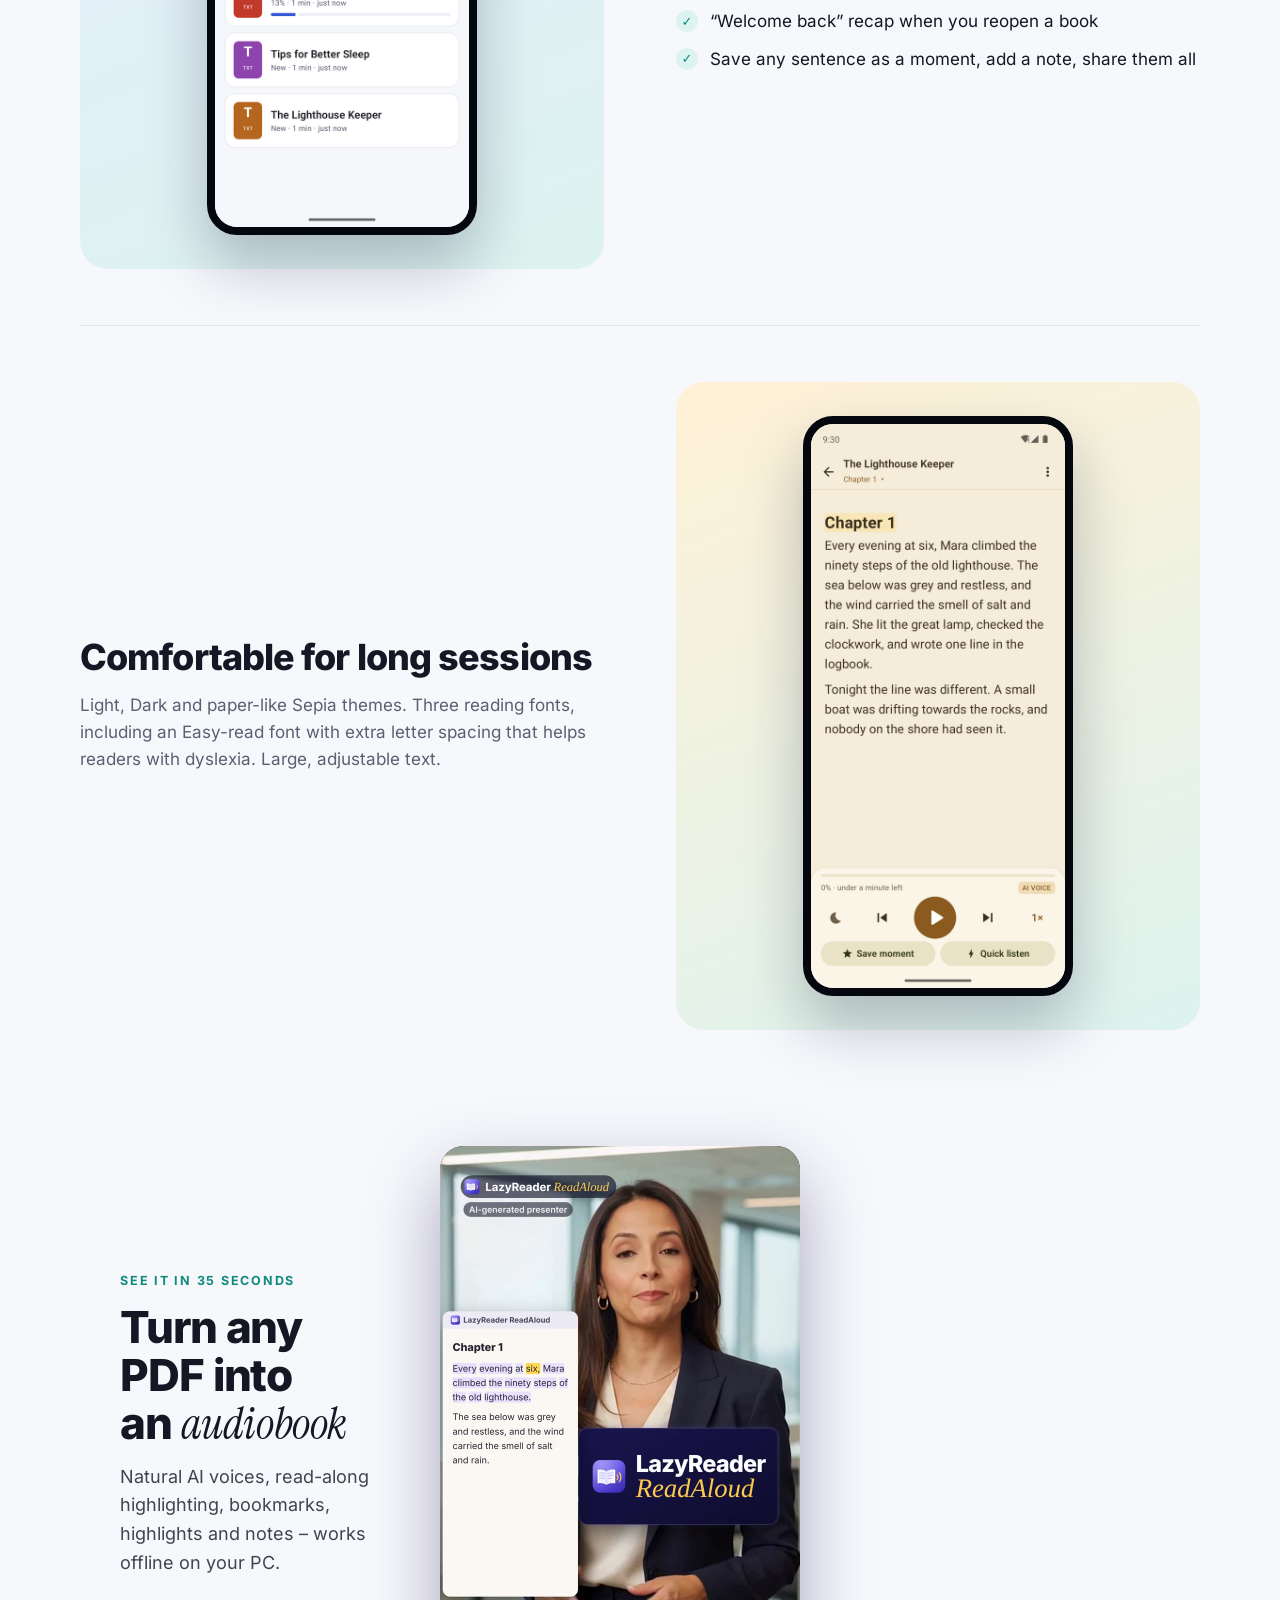
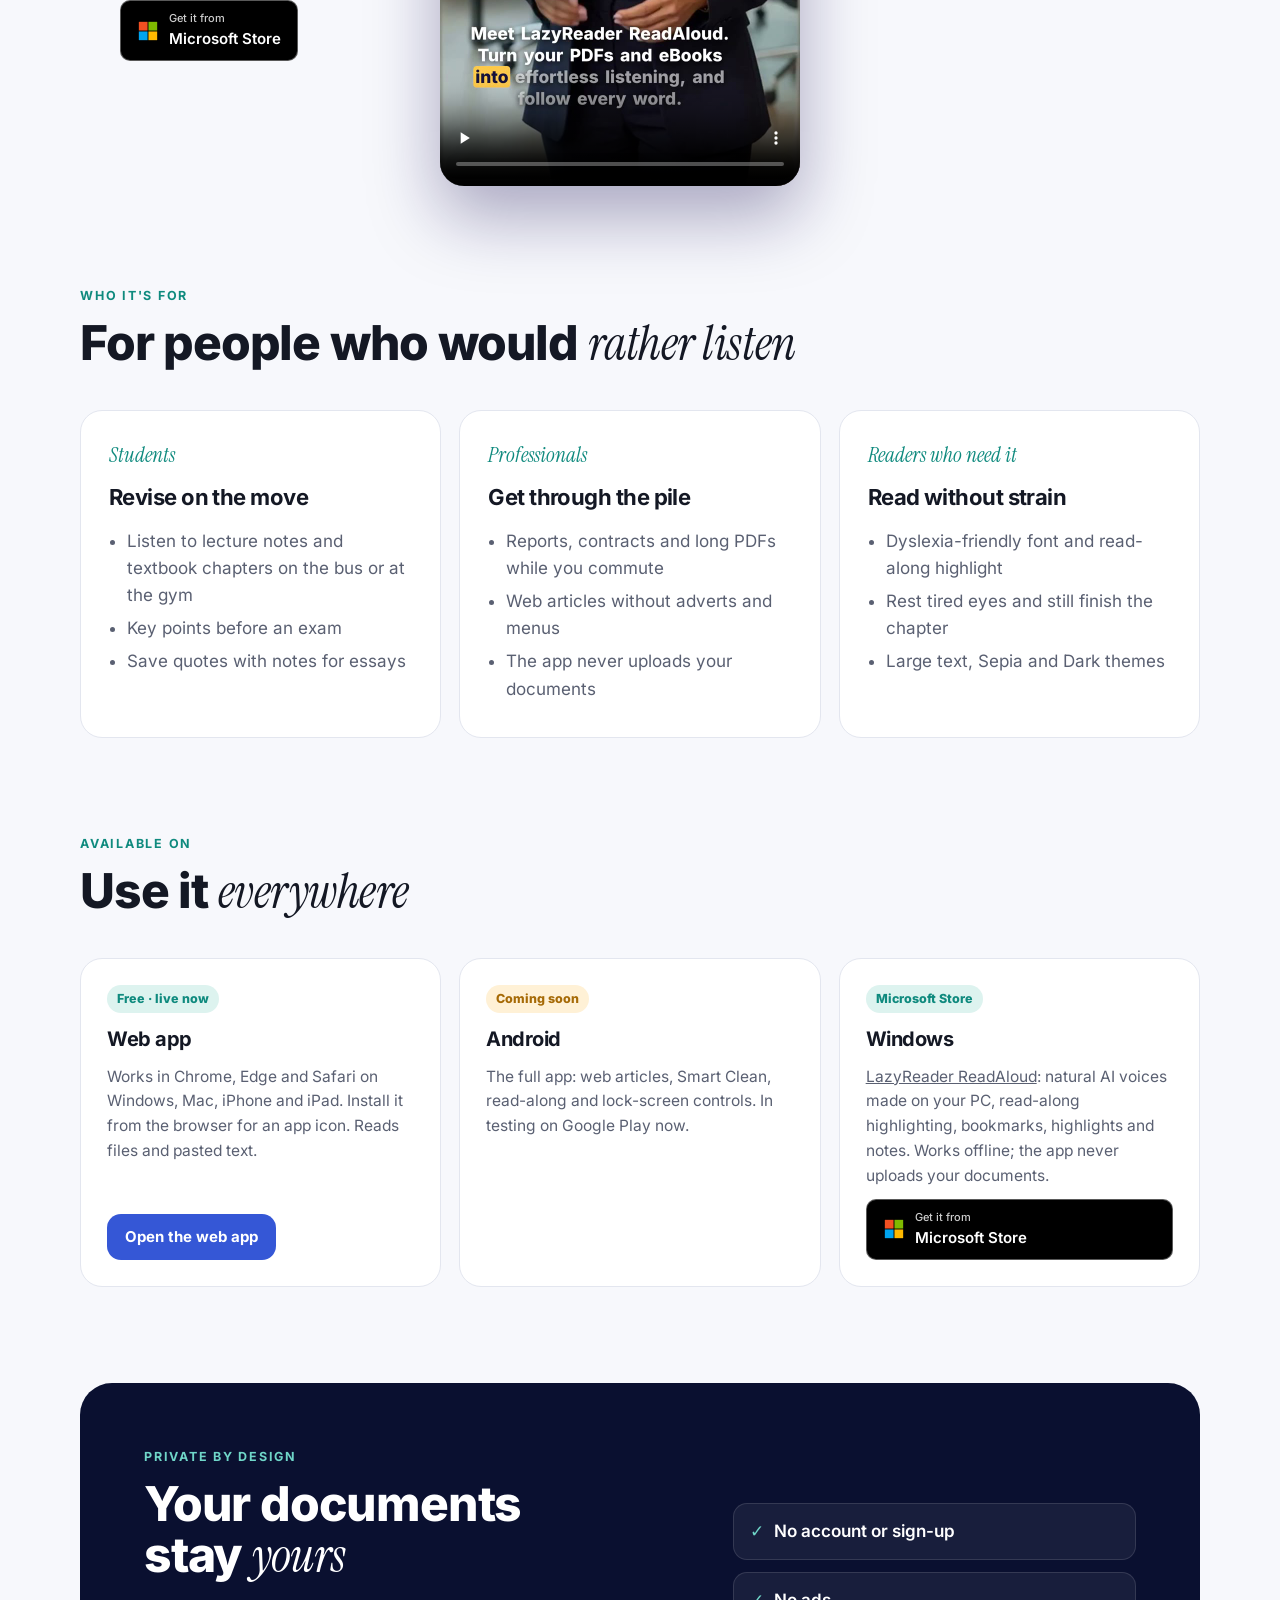
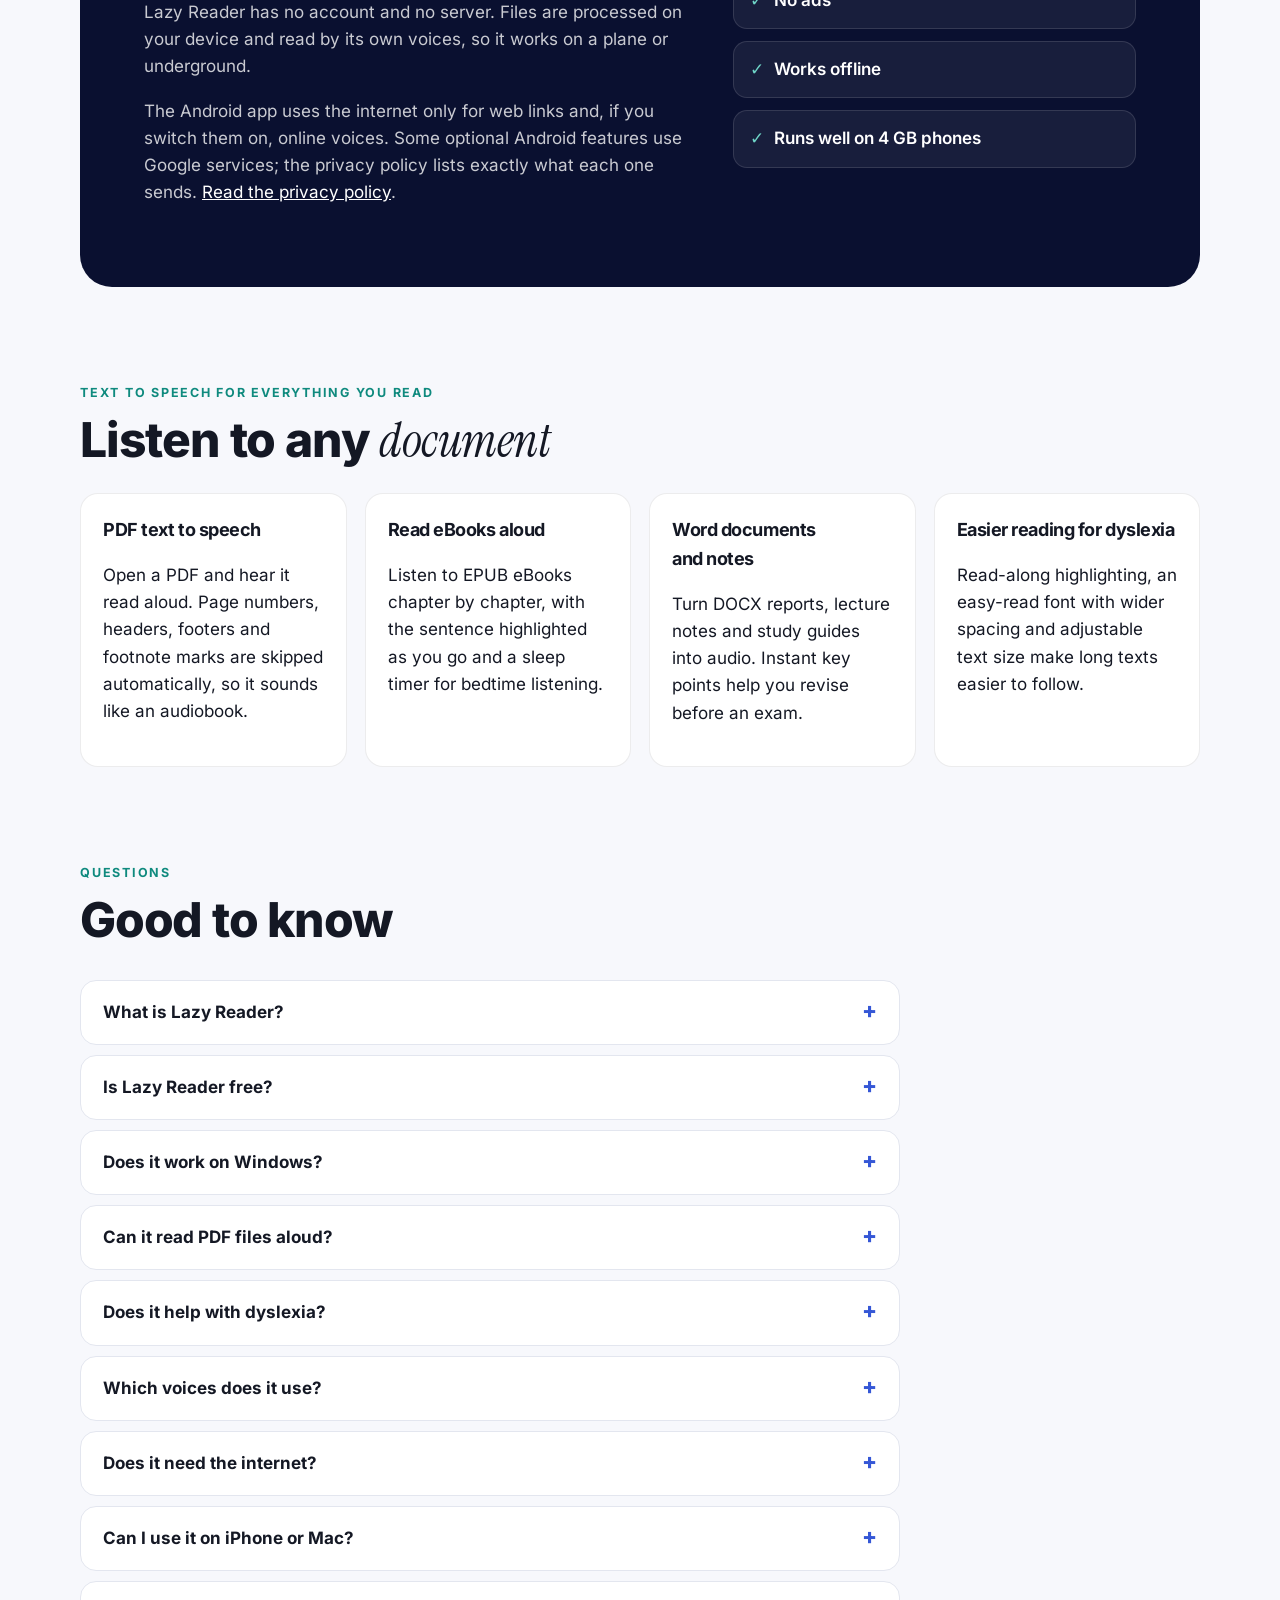
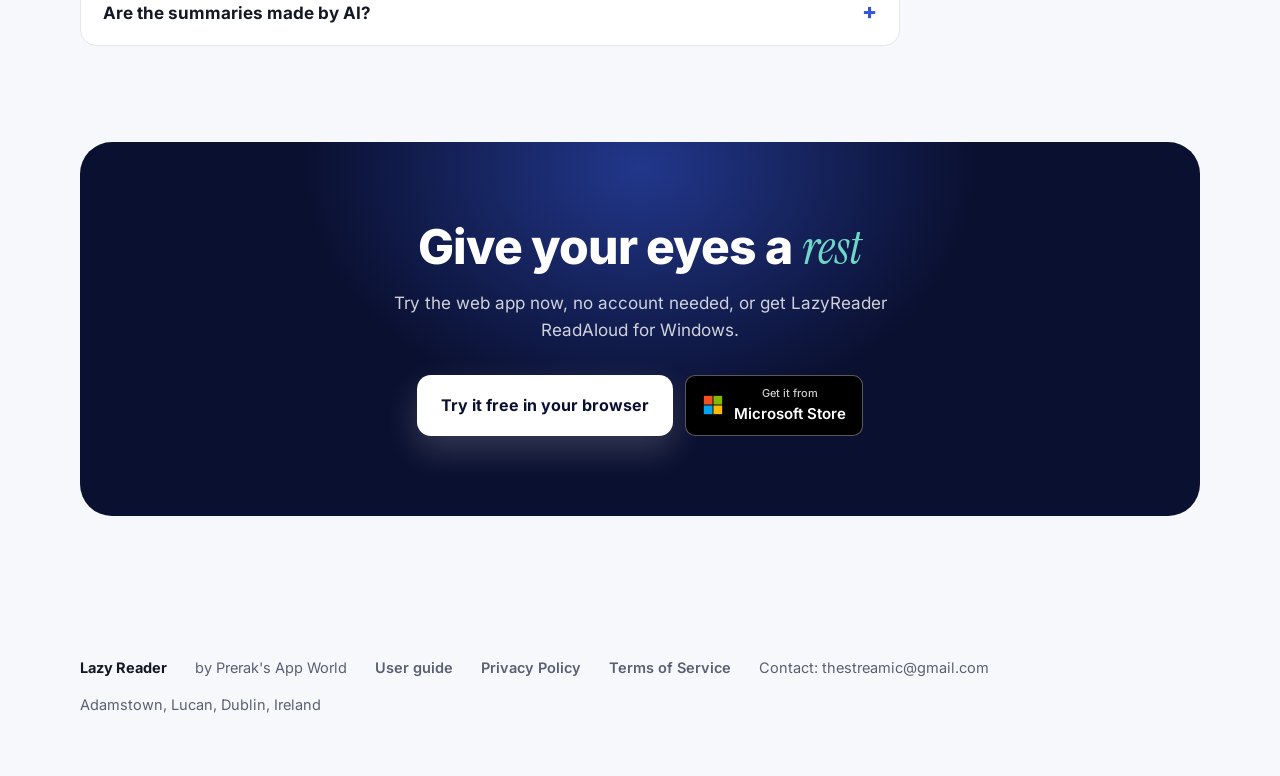
==== commit 8112db42: "Short: tighter cut after presenter Co-Authored-By: Claude Opus 5.5 <noreply@anthropic.com> Claude-Se" ====
--- a/index.html
+++ b/index.html
@@ -16,7 +16,7 @@
 <meta name="twitter:title" content="Lazy Reader – Text to speech reader for PDFs and eBooks">
 <meta name="twitter:description" content="Listen to PDFs, eBooks and documents read aloud with read-along highlighting. Private and offline.">
 <meta name="twitter:image" content="https://lazyreader.thestreamic.in/assets/feature-graphic.png">
-<script type="application/ld+json">{"@context": "https://schema.org", "@graph": [{"@type": "SoftwareApplication", "name": "Lazy Reader", "alternateName": ["LazyReader ReadAloud", "Lazy Reader for Windows"], "applicationCategory": "UtilitiesApplication", "applicationSubCategory": "Text to speech reader", "operatingSystem": "Windows 10, Windows 11, Android, Web browser", "description": "Text to speech reader that reads PDFs, eBooks, Word documents and web articles aloud with read-along highlighting. Private and offline.", "url": "https://lazyreader.thestreamic.in/", "downloadUrl": "https://apps.microsoft.com/detail/9P0QN9WHNW99", "installUrl": "https://apps.microsoft.com/detail/9P0QN9WHNW99", "screenshot": "https://lazyreader.thestreamic.in/assets/screen-reader.png", "featureList": ["Text to speech for PDF, EPUB, DOCX, TXT and web pages", "Read-along sentence highlighting", "Smart Clean skips page numbers, headers and footers", "Natural voices, offline", "Instant key points and summaries", "Sleep timer and saved moments", "Bookmarks, 4-colour highlights and notes", "Notebook search across books", "Works offline on Windows 10 and 11"], "offers": {"@type": "Offer", "price": "0", "priceCurrency": "EUR", "description": "Free to download and try"}, "publisher": {"@type": "Organization", "name": "Prerak's App World", "email": "thestreamic@gmail.com"}, "image": "https://lazyreader.thestreamic.in/assets/app-icon.png", "sameAs": ["https://apps.microsoft.com/detail/9P0QN9WHNW99"]}, {"@type": "WebSite", "name": "Lazy Reader", "url": "https://lazyreader.thestreamic.in/"}, {"@type": "FAQPage", "mainEntity": [{"@type": "Question", "name": "What is Lazy Reader?", "acceptedAnswer": {"@type": "Answer", "text": "Lazy Reader is a text to speech reader. It reads PDFs, eBooks (EPUB), Word documents, notes and web articles aloud in natural voices and highlights the sentence you are hearing, like an audiobook for anything you read."}}, {"@type": "Question", "name": "Is Lazy Reader free?", "acceptedAnswer": {"@type": "Answer", "text": "Lazy Reader is free to download and try. While we launch, all features are free for a limited time. Some advanced features will later become part of an optional Pro upgrade; reading your documents aloud stays free."}}, {"@type": "Question", "name": "Does it work on Windows?", "acceptedAnswer": {"@type": "Answer", "text": "Yes. LazyReader ReadAloud for Windows is on the Microsoft Store. It uses natural AI voices generated on your PC, so it works offline and the app never uploads your documents."}}, {"@type": "Question", "name": "Can it read PDF files aloud?", "acceptedAnswer": {"@type": "Answer", "text": "Yes. Open a PDF and press Play. Smart Clean skips page numbers, headers, footers and footnote marks so you only hear the real text. Scanned PDFs (pictures of pages) are not supported yet."}}, {"@type": "Question", "name": "Does it help with dyslexia?", "acceptedAnswer": {"@type": "Answer", "text": "Many readers with dyslexia or tired eyes find listening with read-along highlighting easier. Lazy Reader also has an easy-read font with wider spacing and adjustable text size."}}]}, {"@type": "VideoObject", "name": "LazyReader ReadAloud: turn any PDF into an audiobook", "description": "30-second tour of LazyReader ReadAloud, the text to speech reader for Windows: natural AI voices, read-along highlighting, bookmarks, highlights and notes. Works offline.", "thumbnailUrl": "https://lazyreader.thestreamic.in/assets/video/short-poster.jpg?v=3", "contentUrl": "https://lazyreader.thestreamic.in/assets/video/lazyreader-readaloud-short.mp4?v=3", "uploadDate": "2026-11-28", "duration": "PT35S"}]}</script>
+<script type="application/ld+json">{"@context": "https://schema.org", "@graph": [{"@type": "SoftwareApplication", "name": "Lazy Reader", "alternateName": ["LazyReader ReadAloud", "Lazy Reader for Windows"], "applicationCategory": "UtilitiesApplication", "applicationSubCategory": "Text to speech reader", "operatingSystem": "Windows 10, Windows 11, Android, Web browser", "description": "Text to speech reader that reads PDFs, eBooks, Word documents and web articles aloud with read-along highlighting. Private and offline.", "url": "https://lazyreader.thestreamic.in/", "downloadUrl": "https://apps.microsoft.com/detail/9P0QN9WHNW99", "installUrl": "https://apps.microsoft.com/detail/9P0QN9WHNW99", "screenshot": "https://lazyreader.thestreamic.in/assets/screen-reader.png", "featureList": ["Text to speech for PDF, EPUB, DOCX, TXT and web pages", "Read-along sentence highlighting", "Smart Clean skips page numbers, headers and footers", "Natural voices, offline", "Instant key points and summaries", "Sleep timer and saved moments", "Bookmarks, 4-colour highlights and notes", "Notebook search across books", "Works offline on Windows 10 and 11"], "offers": {"@type": "Offer", "price": "0", "priceCurrency": "EUR", "description": "Free to download and try"}, "publisher": {"@type": "Organization", "name": "Prerak's App World", "email": "thestreamic@gmail.com"}, "image": "https://lazyreader.thestreamic.in/assets/app-icon.png", "sameAs": ["https://apps.microsoft.com/detail/9P0QN9WHNW99"]}, {"@type": "WebSite", "name": "Lazy Reader", "url": "https://lazyreader.thestreamic.in/"}, {"@type": "FAQPage", "mainEntity": [{"@type": "Question", "name": "What is Lazy Reader?", "acceptedAnswer": {"@type": "Answer", "text": "Lazy Reader is a text to speech reader. It reads PDFs, eBooks (EPUB), Word documents, notes and web articles aloud in natural voices and highlights the sentence you are hearing, like an audiobook for anything you read."}}, {"@type": "Question", "name": "Is Lazy Reader free?", "acceptedAnswer": {"@type": "Answer", "text": "Lazy Reader is free to download and try. While we launch, all features are free for a limited time. Some advanced features will later become part of an optional Pro upgrade; reading your documents aloud stays free."}}, {"@type": "Question", "name": "Does it work on Windows?", "acceptedAnswer": {"@type": "Answer", "text": "Yes. LazyReader ReadAloud for Windows is on the Microsoft Store. It uses natural AI voices generated on your PC, so it works offline and the app never uploads your documents."}}, {"@type": "Question", "name": "Can it read PDF files aloud?", "acceptedAnswer": {"@type": "Answer", "text": "Yes. Open a PDF and press Play. Smart Clean skips page numbers, headers, footers and footnote marks so you only hear the real text. Scanned PDFs (pictures of pages) are not supported yet."}}, {"@type": "Question", "name": "Does it help with dyslexia?", "acceptedAnswer": {"@type": "Answer", "text": "Many readers with dyslexia or tired eyes find listening with read-along highlighting easier. Lazy Reader also has an easy-read font with wider spacing and adjustable text size."}}]}, {"@type": "VideoObject", "name": "LazyReader ReadAloud: turn any PDF into an audiobook", "description": "30-second tour of LazyReader ReadAloud, the text to speech reader for Windows: natural AI voices, read-along highlighting, bookmarks, highlights and notes. Works offline.", "thumbnailUrl": "https://lazyreader.thestreamic.in/assets/video/short-poster.jpg?v=4", "contentUrl": "https://lazyreader.thestreamic.in/assets/video/lazyreader-readaloud-short.mp4?v=4", "uploadDate": "2026-11-28", "duration": "PT35S"}]}</script>
 <link rel="icon" href="assets/favicon-48.png" sizes="48x48">
 <link rel="apple-touch-icon" href="assets/apple-touch-icon.png">
 <style>/* fonts are self-hosted: no requests to Google Fonts */
@@ -307,7 +307,7 @@
       <h2 id="short-h">Turn any PDF into an <span class="serif">audiobook</span></h2>
       <p>Natural AI voices, read-along highlighting, bookmarks, highlights and notes – works offline on your PC.</p>
       <a class="store-badge" href="https://apps.microsoft.com/detail/9P0QN9WHNW99" rel="noopener"><svg width="22" height="22" viewBox="0 0 24 24" aria-hidden="true"><path fill="#F25022" d="M2 2h9.5v9.5H2z"/><path fill="#7FBA00" d="M12.5 2H22v9.5h-9.5z"/><path fill="#00A4EF" d="M2 12.5h9.5V22H2z"/><path fill="#FFB900" d="M12.5 12.5H22V22h-9.5z"/></svg><span><small>Get it from</small>Microsoft Store</span></a></div>
-    <video class="short-video" src="assets/video/lazyreader-readaloud-short.mp4?v=3" poster="assets/video/short-poster.jpg?v=3" controls playsinline preload="none" width="360" height="640" aria-label="LazyReader ReadAloud 30-second video"></video>
+    <video class="short-video" src="assets/video/lazyreader-readaloud-short.mp4?v=4" poster="assets/video/short-poster.jpg?v=4" controls playsinline preload="none" width="360" height="640" aria-label="LazyReader ReadAloud 30-second video"></video>
   </div>
 </section>
 <section id="who" style="padding-top:40px">
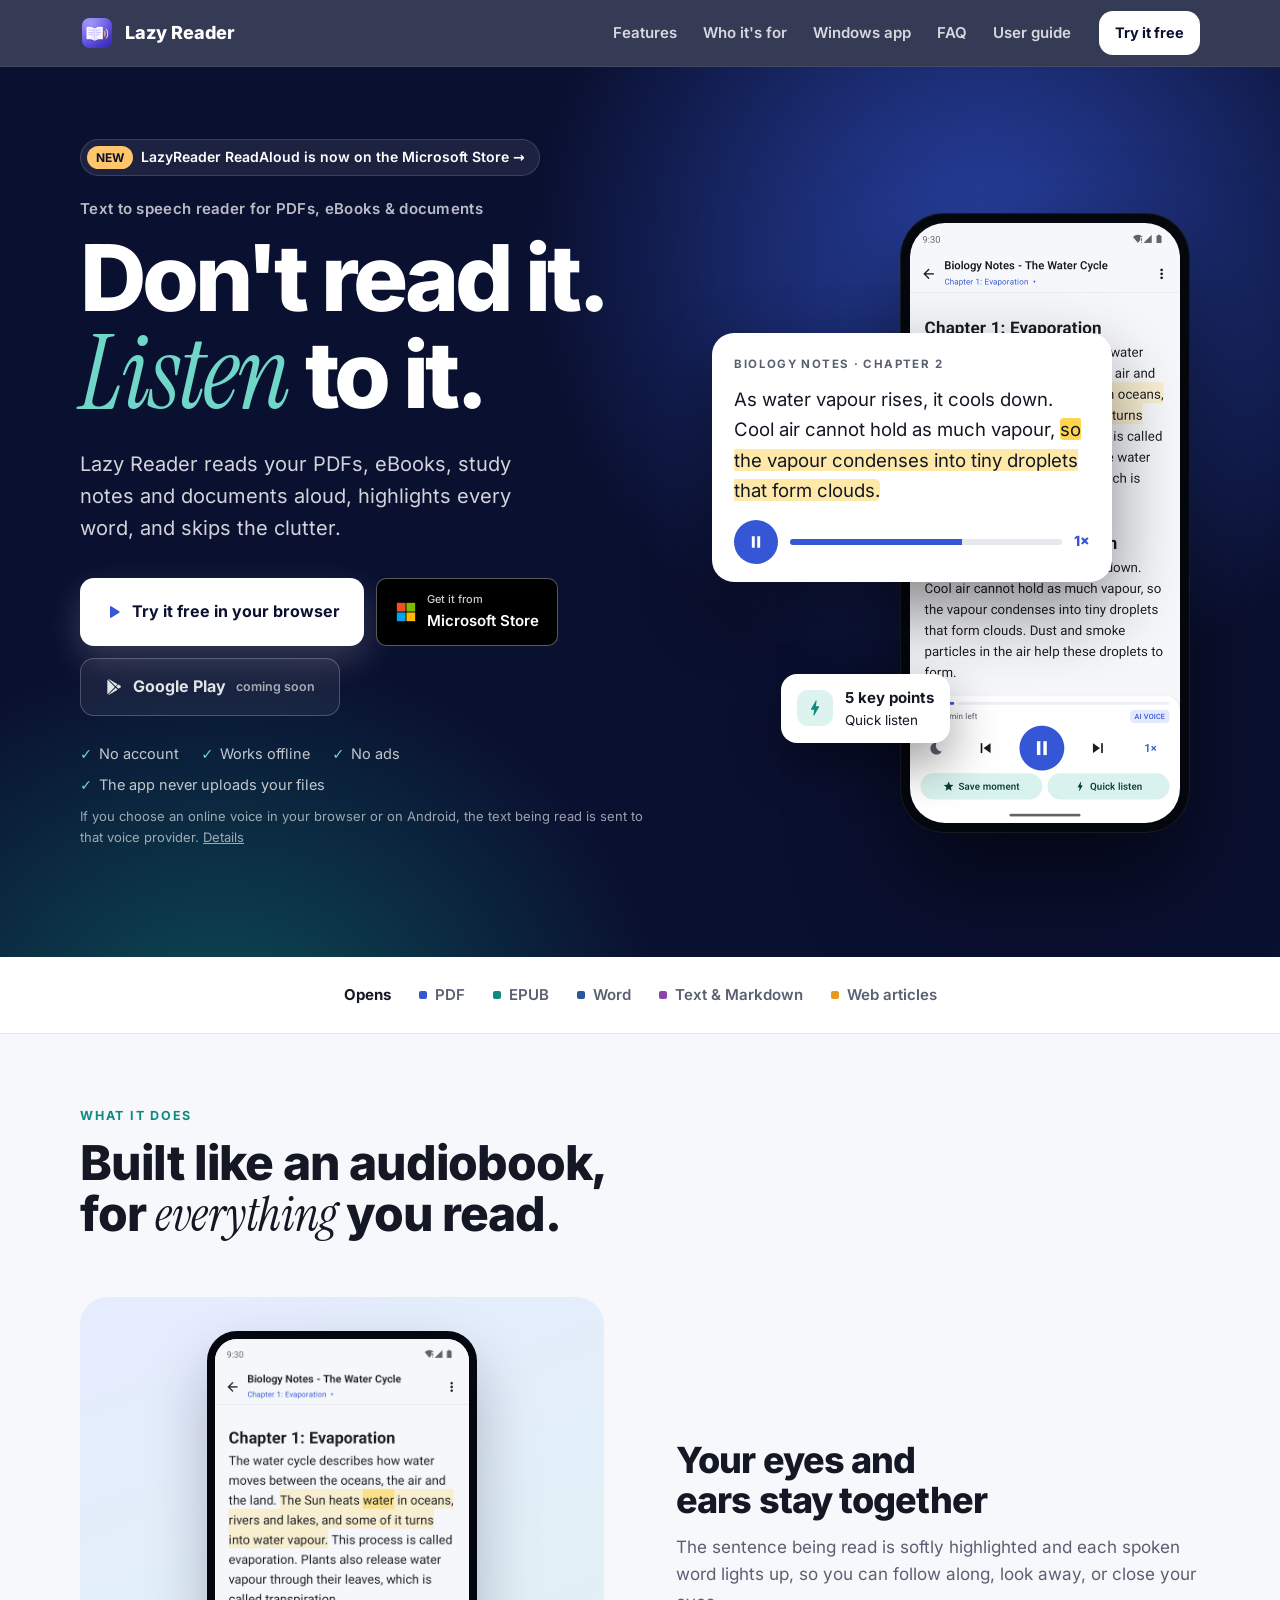
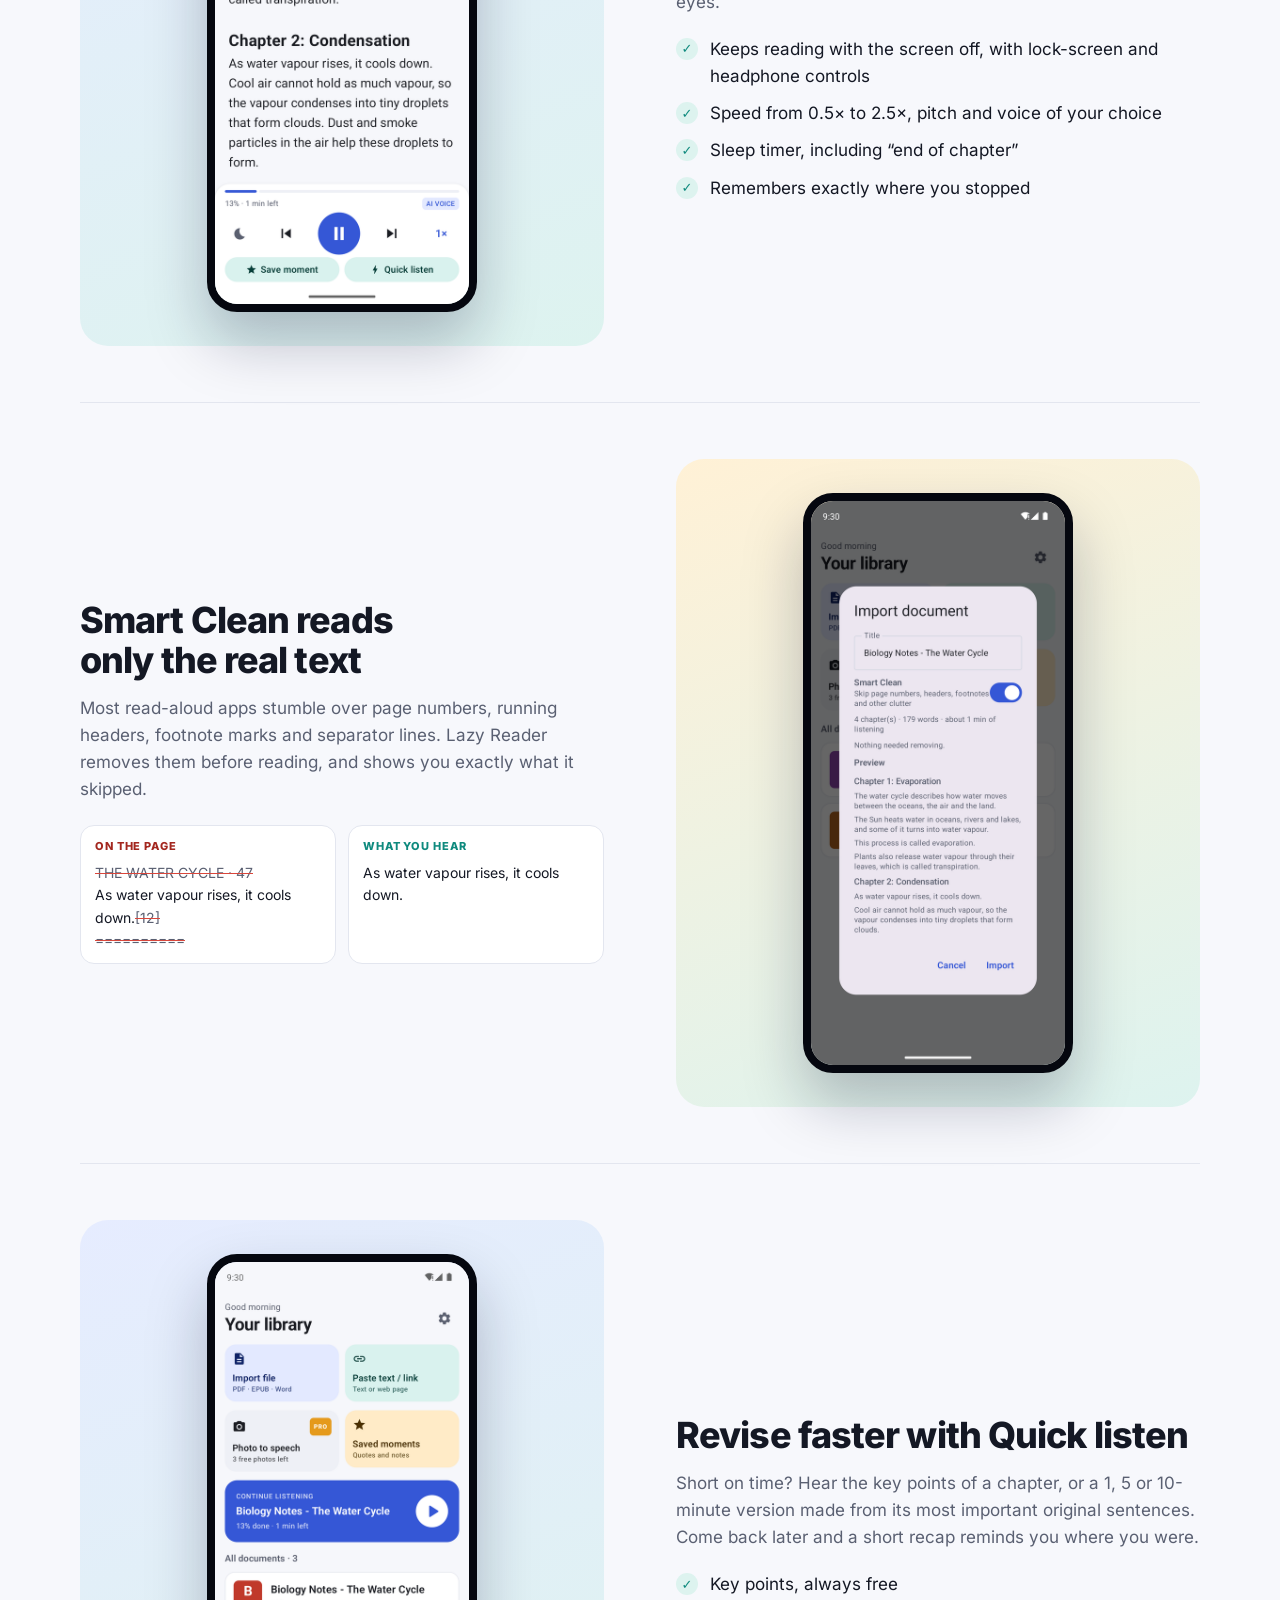
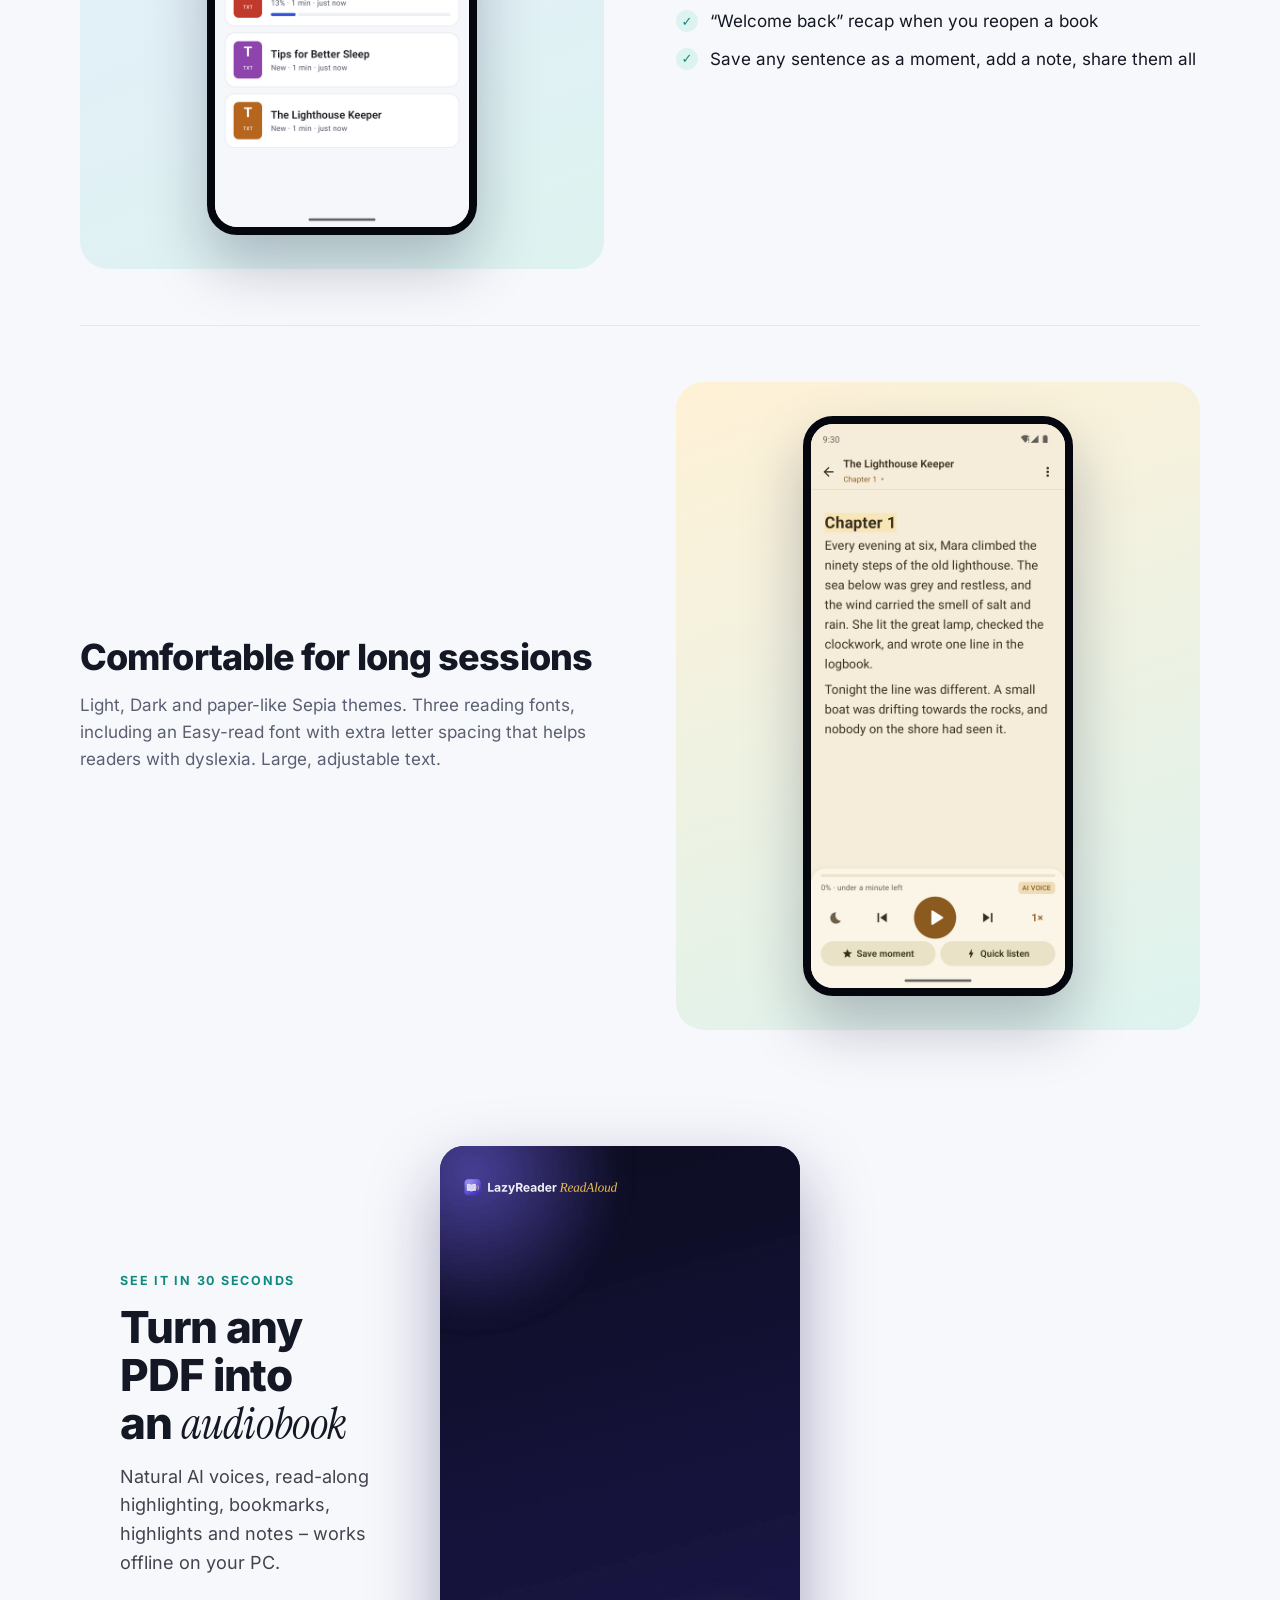
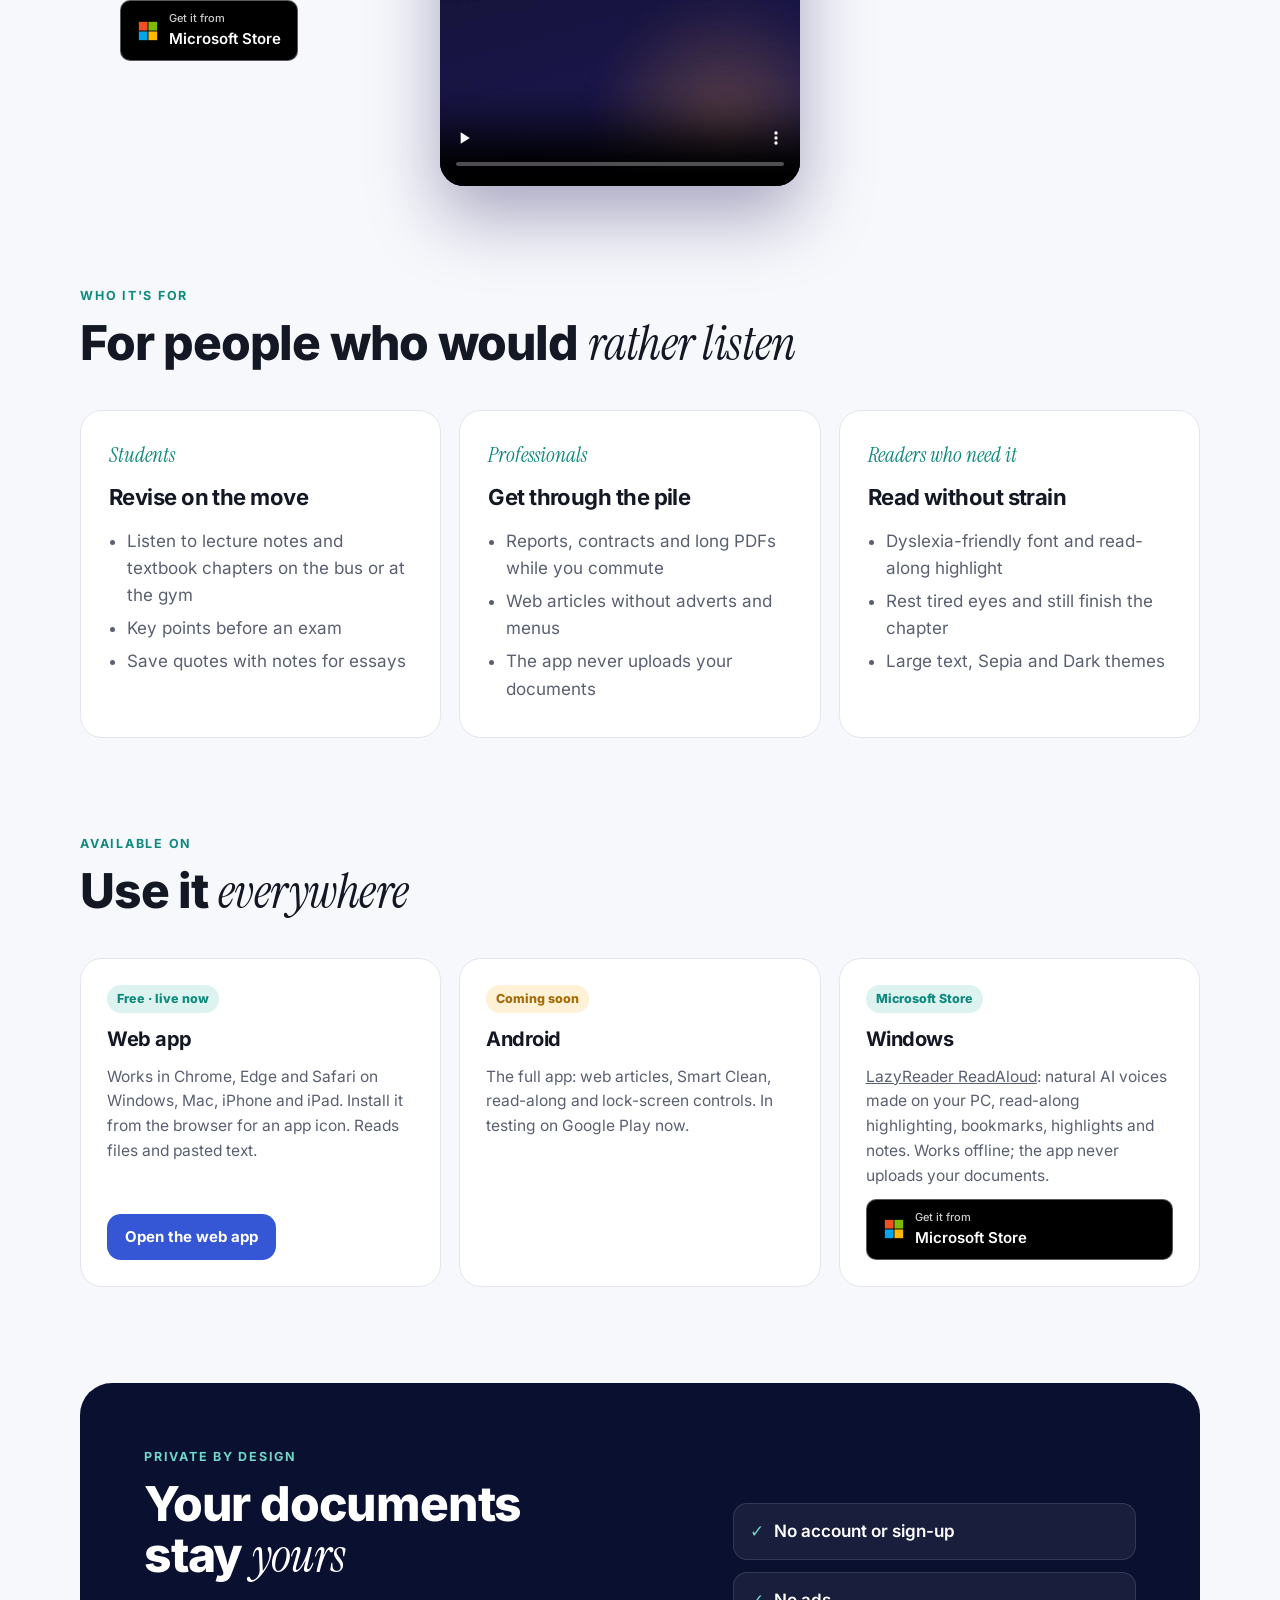
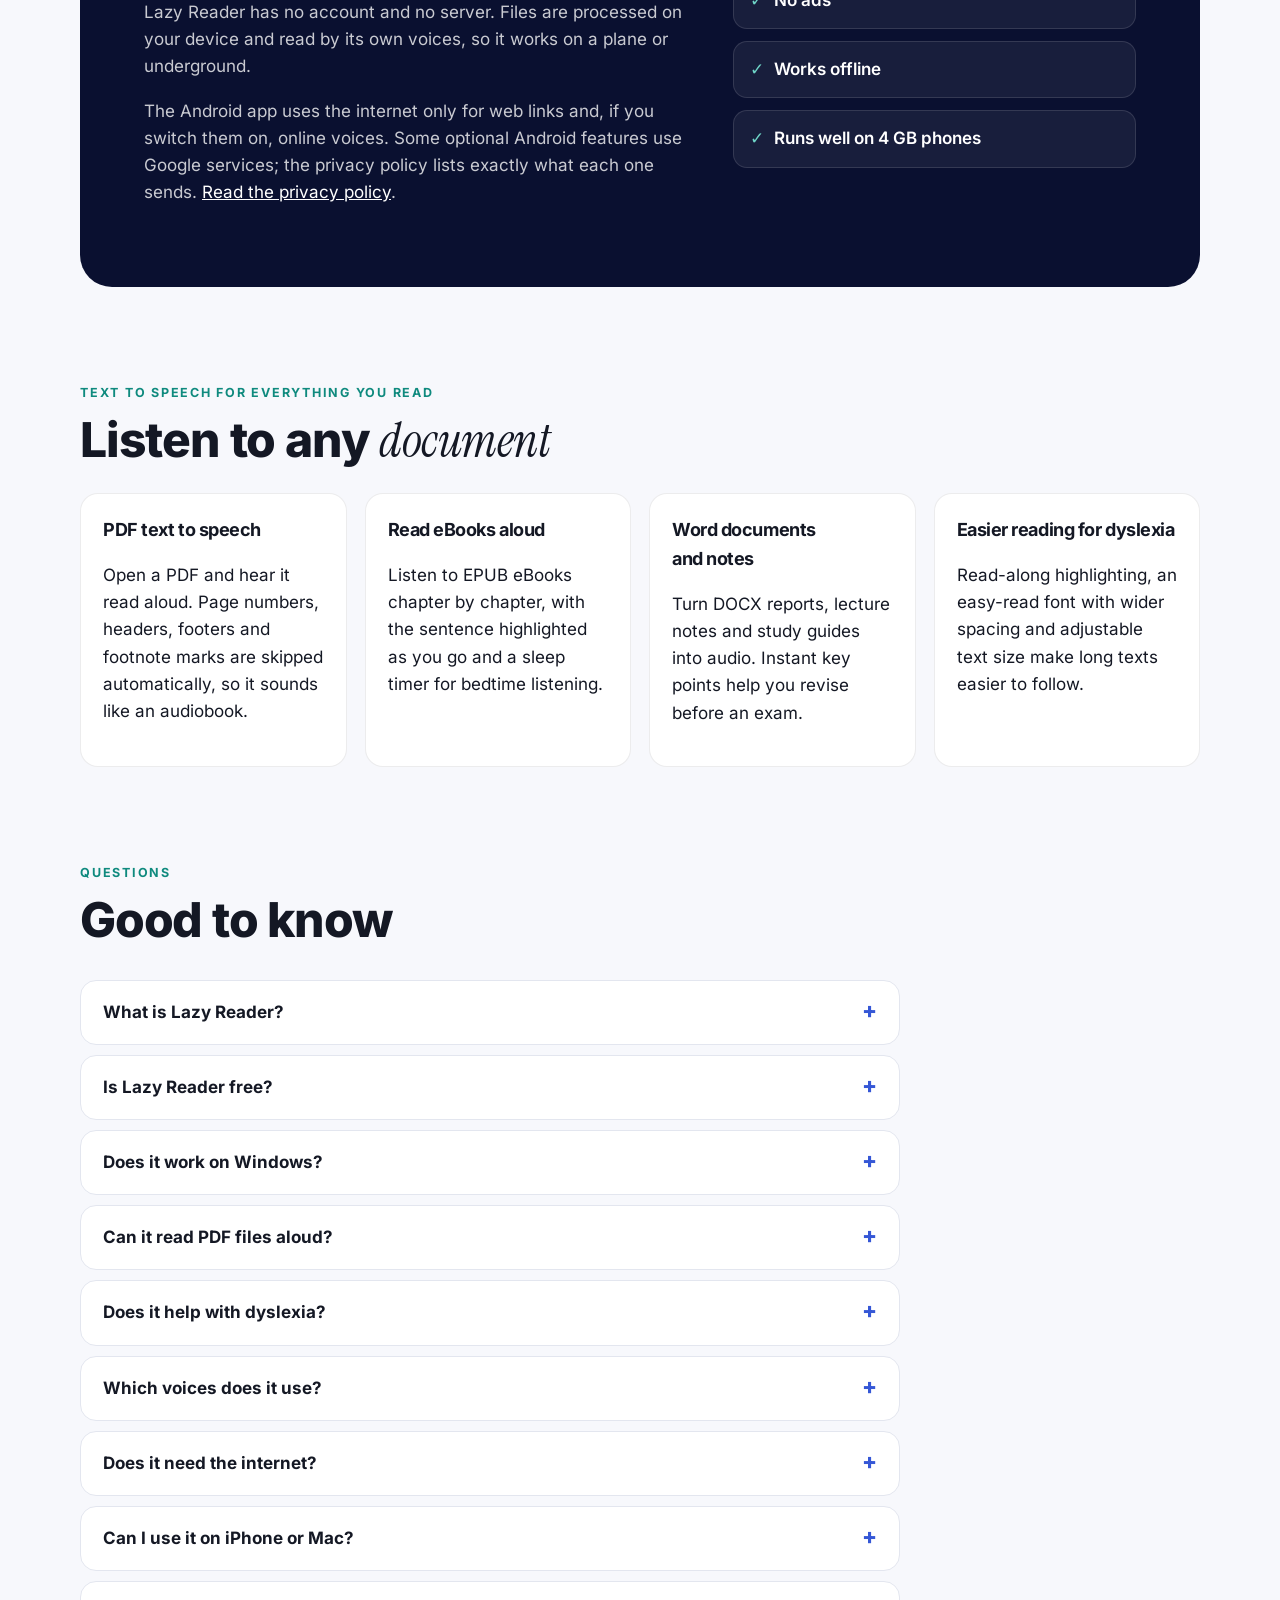
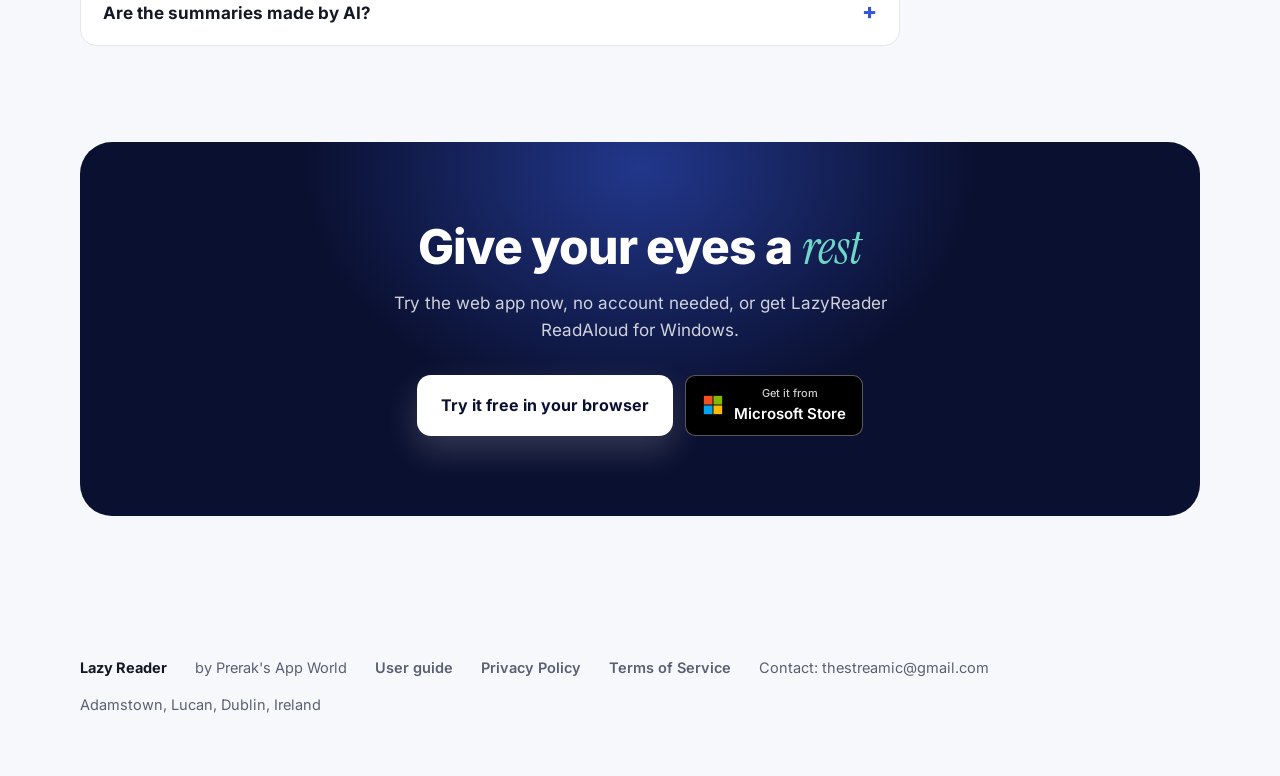
==== commit eff38ec6: "Website Short: version without AI presenter Co-Authored-By: Claude Opus 5.5 <noreply@anthropic.com> " ====
--- a/index.html
+++ b/index.html
@@ -16,7 +16,7 @@
 <meta name="twitter:title" content="Lazy Reader – Text to speech reader for PDFs and eBooks">
 <meta name="twitter:description" content="Listen to PDFs, eBooks and documents read aloud with read-along highlighting. Private and offline.">
 <meta name="twitter:image" content="https://lazyreader.thestreamic.in/assets/feature-graphic.png">
-<script type="application/ld+json">{"@context": "https://schema.org", "@graph": [{"@type": "SoftwareApplication", "name": "Lazy Reader", "alternateName": ["LazyReader ReadAloud", "Lazy Reader for Windows"], "applicationCategory": "UtilitiesApplication", "applicationSubCategory": "Text to speech reader", "operatingSystem": "Windows 10, Windows 11, Android, Web browser", "description": "Text to speech reader that reads PDFs, eBooks, Word documents and web articles aloud with read-along highlighting. Private and offline.", "url": "https://lazyreader.thestreamic.in/", "downloadUrl": "https://apps.microsoft.com/detail/9P0QN9WHNW99", "installUrl": "https://apps.microsoft.com/detail/9P0QN9WHNW99", "screenshot": "https://lazyreader.thestreamic.in/assets/screen-reader.png", "featureList": ["Text to speech for PDF, EPUB, DOCX, TXT and web pages", "Read-along sentence highlighting", "Smart Clean skips page numbers, headers and footers", "Natural voices, offline", "Instant key points and summaries", "Sleep timer and saved moments", "Bookmarks, 4-colour highlights and notes", "Notebook search across books", "Works offline on Windows 10 and 11"], "offers": {"@type": "Offer", "price": "0", "priceCurrency": "EUR", "description": "Free to download and try"}, "publisher": {"@type": "Organization", "name": "Prerak's App World", "email": "thestreamic@gmail.com"}, "image": "https://lazyreader.thestreamic.in/assets/app-icon.png", "sameAs": ["https://apps.microsoft.com/detail/9P0QN9WHNW99"]}, {"@type": "WebSite", "name": "Lazy Reader", "url": "https://lazyreader.thestreamic.in/"}, {"@type": "FAQPage", "mainEntity": [{"@type": "Question", "name": "What is Lazy Reader?", "acceptedAnswer": {"@type": "Answer", "text": "Lazy Reader is a text to speech reader. It reads PDFs, eBooks (EPUB), Word documents, notes and web articles aloud in natural voices and highlights the sentence you are hearing, like an audiobook for anything you read."}}, {"@type": "Question", "name": "Is Lazy Reader free?", "acceptedAnswer": {"@type": "Answer", "text": "Lazy Reader is free to download and try. While we launch, all features are free for a limited time. Some advanced features will later become part of an optional Pro upgrade; reading your documents aloud stays free."}}, {"@type": "Question", "name": "Does it work on Windows?", "acceptedAnswer": {"@type": "Answer", "text": "Yes. LazyReader ReadAloud for Windows is on the Microsoft Store. It uses natural AI voices generated on your PC, so it works offline and the app never uploads your documents."}}, {"@type": "Question", "name": "Can it read PDF files aloud?", "acceptedAnswer": {"@type": "Answer", "text": "Yes. Open a PDF and press Play. Smart Clean skips page numbers, headers, footers and footnote marks so you only hear the real text. Scanned PDFs (pictures of pages) are not supported yet."}}, {"@type": "Question", "name": "Does it help with dyslexia?", "acceptedAnswer": {"@type": "Answer", "text": "Many readers with dyslexia or tired eyes find listening with read-along highlighting easier. Lazy Reader also has an easy-read font with wider spacing and adjustable text size."}}]}, {"@type": "VideoObject", "name": "LazyReader ReadAloud: turn any PDF into an audiobook", "description": "30-second tour of LazyReader ReadAloud, the text to speech reader for Windows: natural AI voices, read-along highlighting, bookmarks, highlights and notes. Works offline.", "thumbnailUrl": "https://lazyreader.thestreamic.in/assets/video/short-poster.jpg?v=4", "contentUrl": "https://lazyreader.thestreamic.in/assets/video/lazyreader-readaloud-short.mp4?v=4", "uploadDate": "2026-11-28", "duration": "PT35S"}]}</script>
+<script type="application/ld+json">{"@context": "https://schema.org", "@graph": [{"@type": "SoftwareApplication", "name": "Lazy Reader", "alternateName": ["LazyReader ReadAloud", "Lazy Reader for Windows"], "applicationCategory": "UtilitiesApplication", "applicationSubCategory": "Text to speech reader", "operatingSystem": "Windows 10, Windows 11, Android, Web browser", "description": "Text to speech reader that reads PDFs, eBooks, Word documents and web articles aloud with read-along highlighting. Private and offline.", "url": "https://lazyreader.thestreamic.in/", "downloadUrl": "https://apps.microsoft.com/detail/9P0QN9WHNW99", "installUrl": "https://apps.microsoft.com/detail/9P0QN9WHNW99", "screenshot": "https://lazyreader.thestreamic.in/assets/screen-reader.png", "featureList": ["Text to speech for PDF, EPUB, DOCX, TXT and web pages", "Read-along sentence highlighting", "Smart Clean skips page numbers, headers and footers", "Natural voices, offline", "Instant key points and summaries", "Sleep timer and saved moments", "Bookmarks, 4-colour highlights and notes", "Notebook search across books", "Works offline on Windows 10 and 11"], "offers": {"@type": "Offer", "price": "0", "priceCurrency": "EUR", "description": "Free to download and try"}, "publisher": {"@type": "Organization", "name": "Prerak's App World", "email": "thestreamic@gmail.com"}, "image": "https://lazyreader.thestreamic.in/assets/app-icon.png", "sameAs": ["https://apps.microsoft.com/detail/9P0QN9WHNW99"]}, {"@type": "WebSite", "name": "Lazy Reader", "url": "https://lazyreader.thestreamic.in/"}, {"@type": "FAQPage", "mainEntity": [{"@type": "Question", "name": "What is Lazy Reader?", "acceptedAnswer": {"@type": "Answer", "text": "Lazy Reader is a text to speech reader. It reads PDFs, eBooks (EPUB), Word documents, notes and web articles aloud in natural voices and highlights the sentence you are hearing, like an audiobook for anything you read."}}, {"@type": "Question", "name": "Is Lazy Reader free?", "acceptedAnswer": {"@type": "Answer", "text": "Lazy Reader is free to download and try. While we launch, all features are free for a limited time. Some advanced features will later become part of an optional Pro upgrade; reading your documents aloud stays free."}}, {"@type": "Question", "name": "Does it work on Windows?", "acceptedAnswer": {"@type": "Answer", "text": "Yes. LazyReader ReadAloud for Windows is on the Microsoft Store. It uses natural AI voices generated on your PC, so it works offline and the app never uploads your documents."}}, {"@type": "Question", "name": "Can it read PDF files aloud?", "acceptedAnswer": {"@type": "Answer", "text": "Yes. Open a PDF and press Play. Smart Clean skips page numbers, headers, footers and footnote marks so you only hear the real text. Scanned PDFs (pictures of pages) are not supported yet."}}, {"@type": "Question", "name": "Does it help with dyslexia?", "acceptedAnswer": {"@type": "Answer", "text": "Many readers with dyslexia or tired eyes find listening with read-along highlighting easier. Lazy Reader also has an easy-read font with wider spacing and adjustable text size."}}]}, {"@type": "VideoObject", "name": "LazyReader ReadAloud: turn any PDF into an audiobook", "description": "30-second tour of LazyReader ReadAloud, the text to speech reader for Windows: natural AI voices, read-along highlighting, bookmarks, highlights and notes. Works offline.", "thumbnailUrl": "https://lazyreader.thestreamic.in/assets/video/short-poster.jpg?v=5", "contentUrl": "https://lazyreader.thestreamic.in/assets/video/lazyreader-readaloud-short.mp4?v=5", "uploadDate": "2026-11-28", "duration": "PT27S"}]}</script>
 <link rel="icon" href="assets/favicon-48.png" sizes="48x48">
 <link rel="apple-touch-icon" href="assets/apple-touch-icon.png">
 <style>/* fonts are self-hosted: no requests to Google Fonts */
@@ -303,11 +303,11 @@
 
 <section class="short" aria-labelledby="short-h">
   <div class="short-in">
-    <div class="short-text"><div class="eyebrow">See it in 35 seconds</div>
+    <div class="short-text"><div class="eyebrow">See it in 30 seconds</div>
       <h2 id="short-h">Turn any PDF into an <span class="serif">audiobook</span></h2>
       <p>Natural AI voices, read-along highlighting, bookmarks, highlights and notes – works offline on your PC.</p>
       <a class="store-badge" href="https://apps.microsoft.com/detail/9P0QN9WHNW99" rel="noopener"><svg width="22" height="22" viewBox="0 0 24 24" aria-hidden="true"><path fill="#F25022" d="M2 2h9.5v9.5H2z"/><path fill="#7FBA00" d="M12.5 2H22v9.5h-9.5z"/><path fill="#00A4EF" d="M2 12.5h9.5V22H2z"/><path fill="#FFB900" d="M12.5 12.5H22V22h-9.5z"/></svg><span><small>Get it from</small>Microsoft Store</span></a></div>
-    <video class="short-video" src="assets/video/lazyreader-readaloud-short.mp4?v=4" poster="assets/video/short-poster.jpg?v=4" controls playsinline preload="none" width="360" height="640" aria-label="LazyReader ReadAloud 30-second video"></video>
+    <video class="short-video" src="assets/video/lazyreader-readaloud-short.mp4?v=5" poster="assets/video/short-poster.jpg?v=5" controls playsinline preload="none" width="360" height="640" aria-label="LazyReader ReadAloud 30-second video"></video>
   </div>
 </section>
 <section id="who" style="padding-top:40px">
